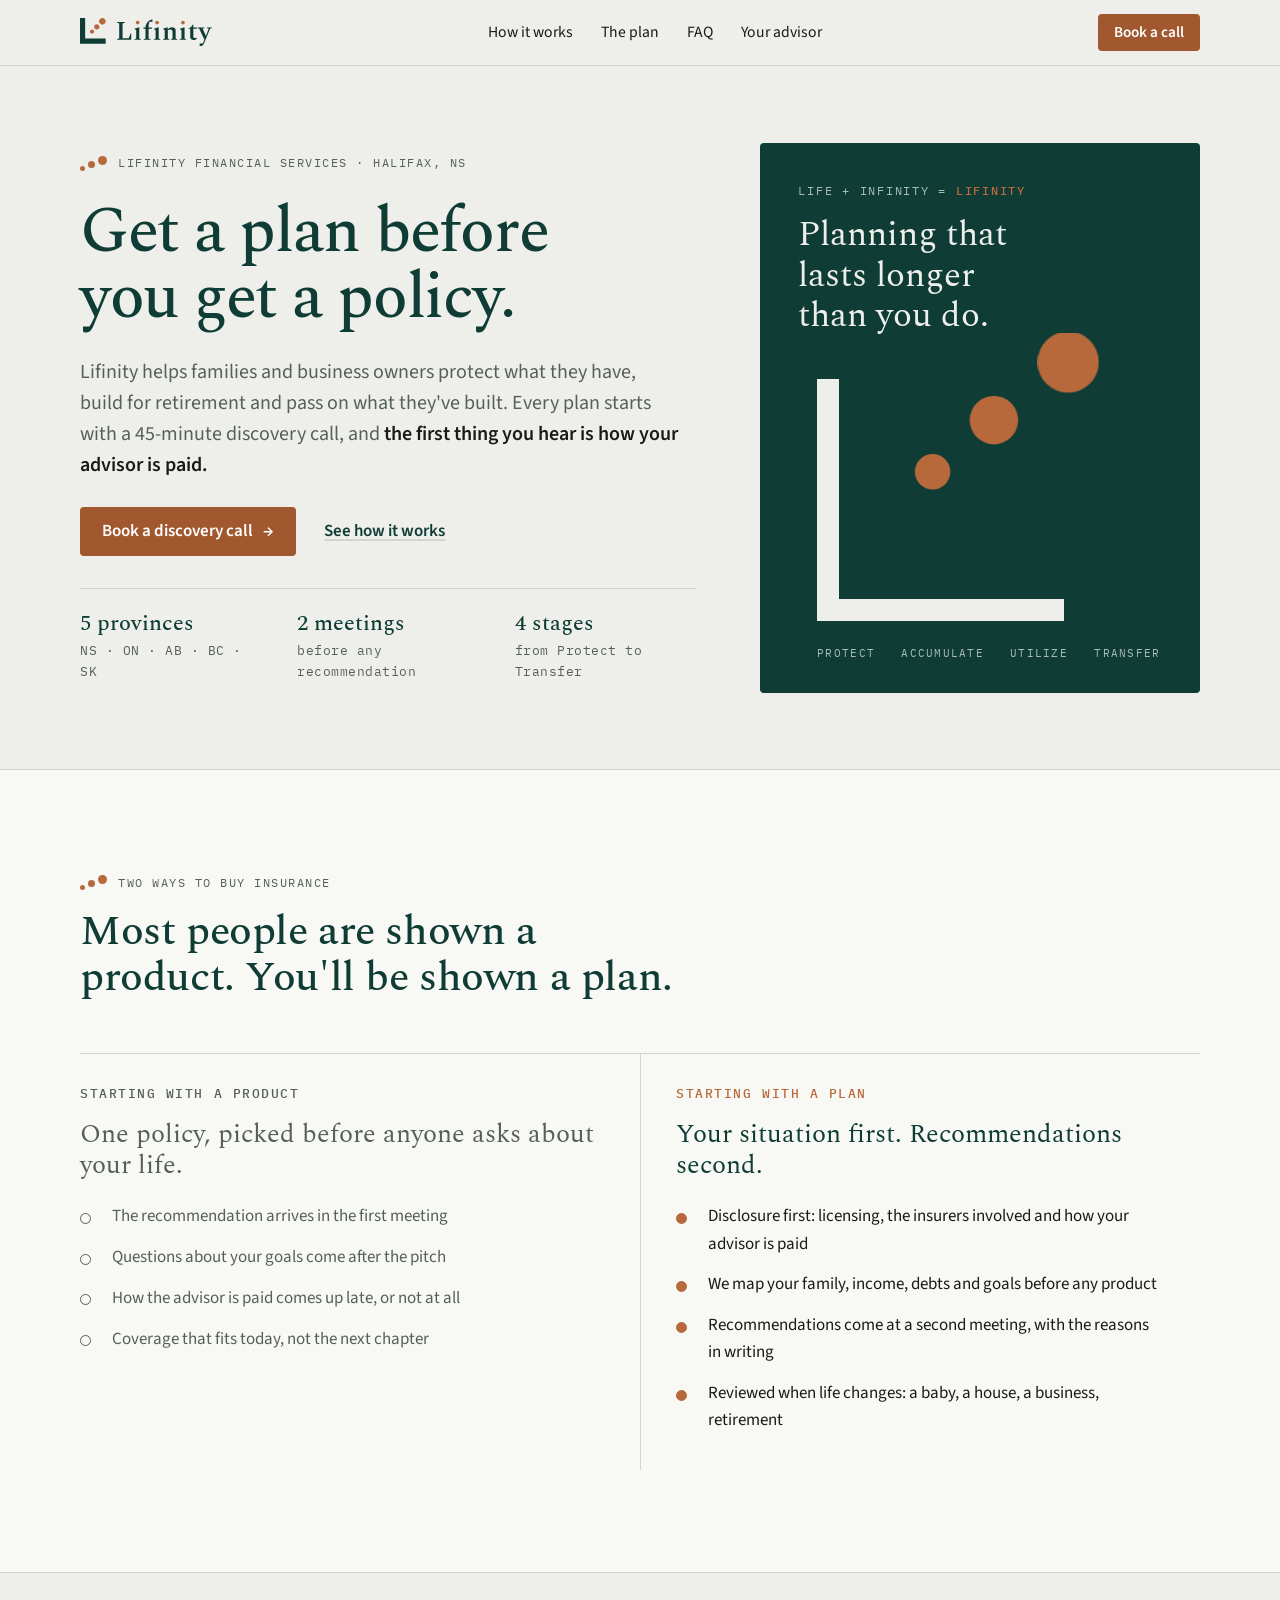
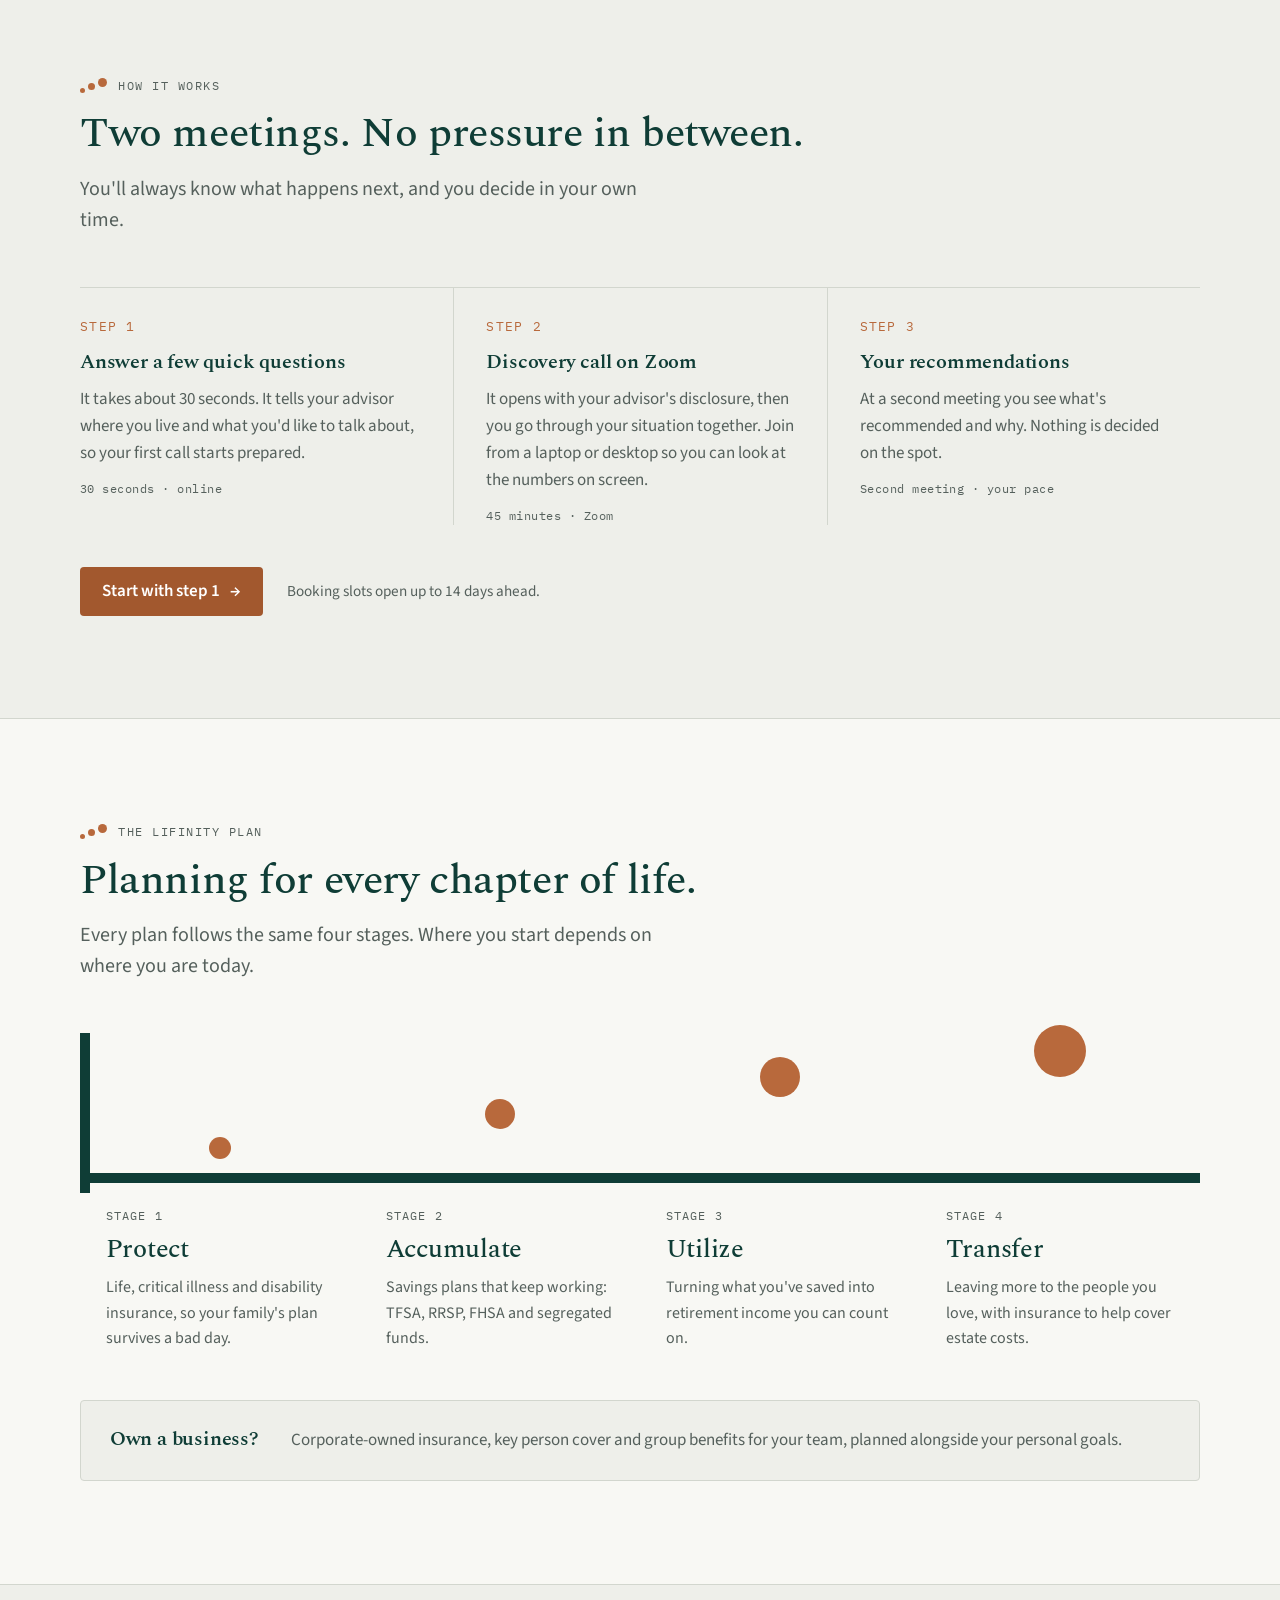
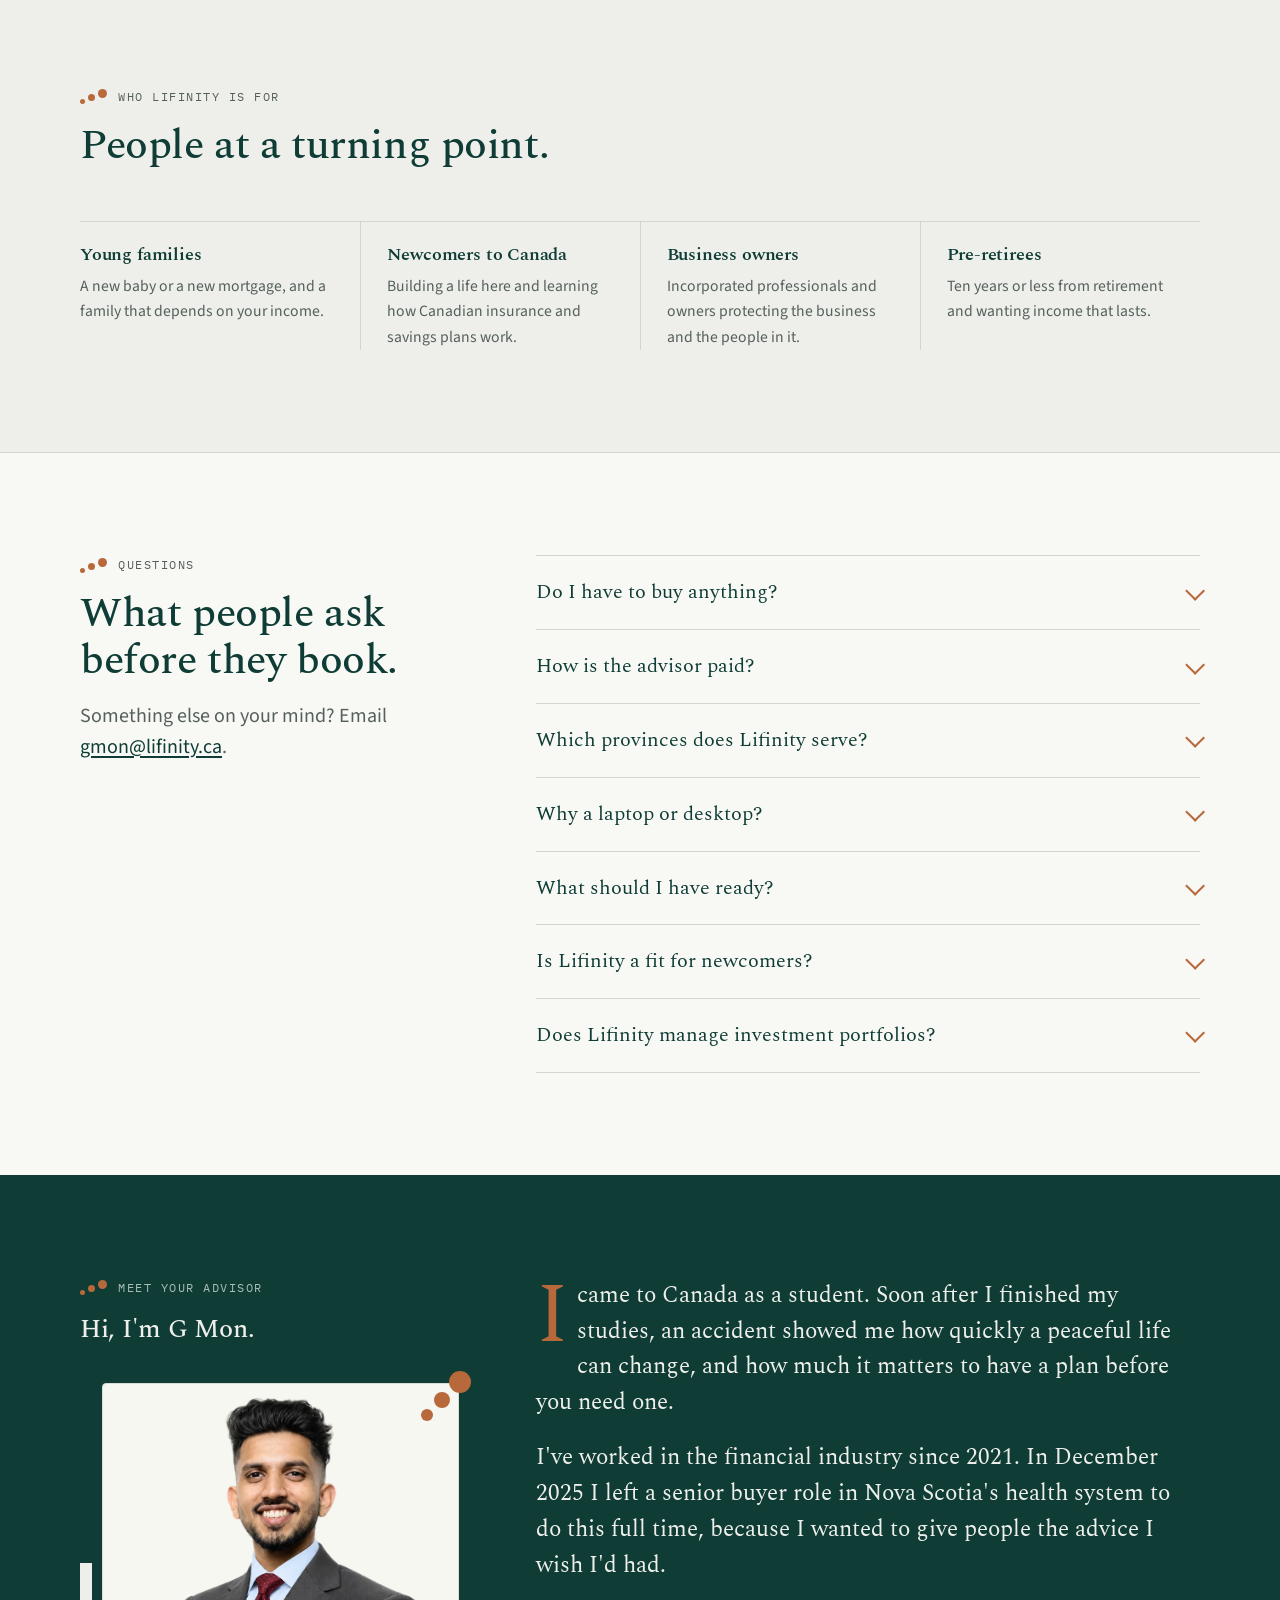
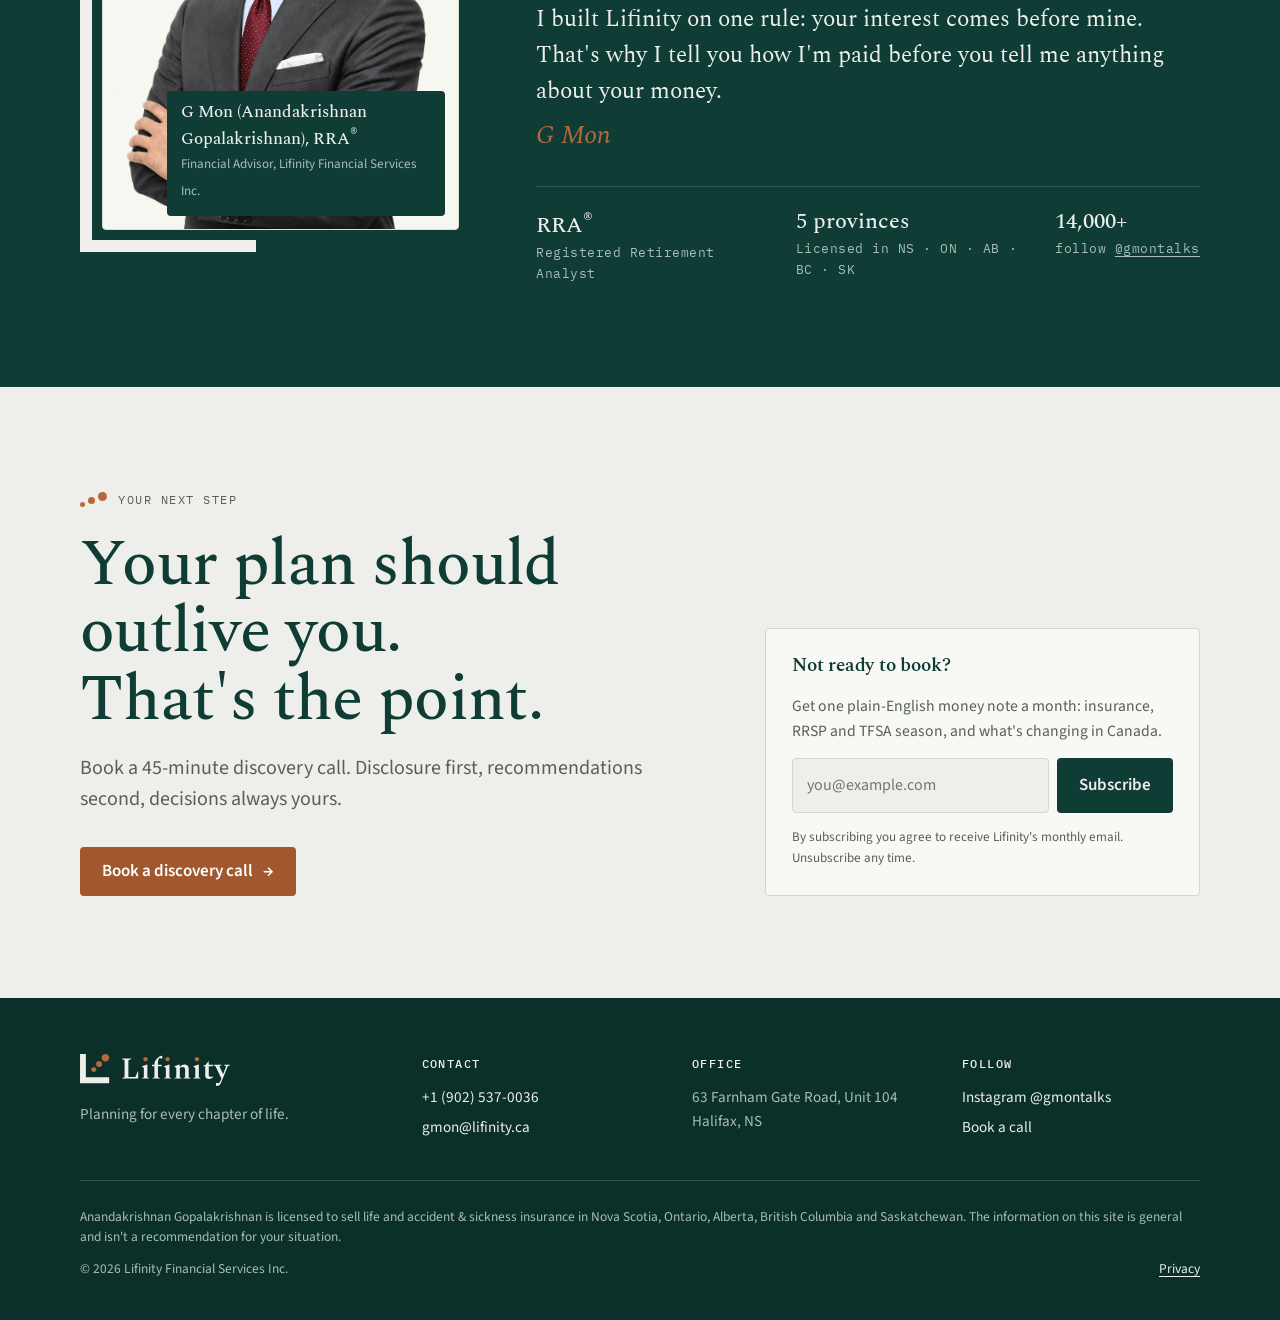
==== index.html @ 112d405a "Light-only design, lighter sections and more breathing room on phones" ====
<!doctype html>
<html lang="en-CA">
<head>
<meta charset="utf-8">
<meta name="viewport" content="width=device-width, initial-scale=1, viewport-fit=cover">
<meta name="description" content="Lifinity Financial Services: life, health and retirement planning for families and business owners in NS, ON, AB, BC and SK. Start with a 45-minute discovery call.">
<link rel="canonical" href="https://lifinity.ca/">
<meta property="og:type" content="website">
<meta property="og:url" content="https://lifinity.ca/">
<meta property="og:title" content="Lifinity Financial Services">
<meta property="og:description" content="Get a plan before you get a policy. Book a 45-minute discovery call with G Mon, RRA.">
<meta property="og:image" content="https://lifinity.ca/og-image.png">
<meta name="twitter:card" content="summary_large_image">
<link rel="icon" href="/favicon.svg" type="image/svg+xml">
<link rel="icon" href="/favicon-32.png" sizes="32x32" type="image/png">
<link rel="apple-touch-icon" href="/apple-touch-icon.png">
<meta name="theme-color" content="#0F3D36">
<title>Lifinity Financial Services</title>
<link rel="preconnect" href="https://fonts.googleapis.com">
<link rel="preconnect" href="https://fonts.gstatic.com" crossorigin>
<link rel="stylesheet" href="https://fonts.googleapis.com/css2?family=Spectral:ital,wght@0,400;0,500;0,600;1,400&family=Source+Sans+3:wght@400;600;700&family=IBM+Plex+Mono:wght@400;500&display=swap">
<style>
/* Layout concept: "chapters" — a left-aligned editorial column on Stone, broken by Evergreen bands;
   the logo's L corner and three rising copper dots are the one recurring motif. */
:root{
  --bg:#EEEFEA; --surface:#F8F8F4; --ink:#1B1A17; --muted:#55605C; --line:#D2D6CE;
  --heading:#0F3D36; --link:#0F3D36;
  --band:#0F3D36; --band-ink:#EEEFEA; --band-muted:#A9BDB7; --band-line:#2A5850;
  --accent:#B8693C; --cta:#A2582E; --cta-hover:#8B4A25; --cta-ink:#FFFFFF;
  --frame:#F7F7F2; --frame-line:#DADDD5; --rule:#0F3D36; --deep:#0B2F29;
  --f-display:"Spectral", Georgia, "Times New Roman", serif;
  --f-body:"Source Sans 3", "Segoe UI", system-ui, -apple-system, Arial, sans-serif;
  --f-mono:"IBM Plex Mono", ui-monospace, Menlo, Consolas, monospace;
  --s-1:.875rem; --s0:1.0625rem; --s1:1.25rem; --s2:1.625rem; --s3:clamp(1.9rem,1.4rem + 1.8vw,2.6rem); --s4:clamp(2.4rem,1.6rem + 3.4vw,4rem);
  --radius:4px; --wrap:1160px;
  color-scheme:light;
}

*{box-sizing:border-box}
html{scroll-behavior:smooth}
body{margin:0;background:var(--bg);color:var(--ink);font-family:var(--f-body);font-size:var(--s0);line-height:1.6;-webkit-font-smoothing:antialiased;text-rendering:optimizeLegibility}
body::before{content:"";position:fixed;inset:0 0 auto;height:env(safe-area-inset-top,0px);z-index:60;background:var(--bg)}
img{max-width:100%;display:block}
a{color:var(--link);text-underline-offset:3px}
:focus-visible{outline:2px solid var(--accent);outline-offset:3px;border-radius:2px}
.wrap{max-width:var(--wrap);margin:0 auto;padding-left:max(20px,env(safe-area-inset-left,0px));padding-right:max(20px,env(safe-area-inset-right,0px))}
h1,h2,h3{font-family:var(--f-display);color:var(--heading);font-weight:500;letter-spacing:-.01em;text-wrap:balance;margin:0}
h1{font-size:var(--s4);line-height:1.04;letter-spacing:-.02em}
h2{font-size:var(--s3);line-height:1.12}
h3{font-size:var(--s1);line-height:1.3;font-weight:600}
p{margin:0}
.lede{font-size:var(--s1);line-height:1.55;color:var(--muted);max-width:60ch}
.eyebrow{display:inline-flex;align-items:center;gap:.7rem;font-family:var(--f-mono);font-size:.78rem;letter-spacing:.12em;text-transform:uppercase;color:var(--muted)}
.dots{display:inline-flex;align-items:flex-end;gap:3px;flex:none}
.dots i{display:block;border-radius:50%;background:var(--accent)}
.dots i:nth-child(1){width:5px;height:5px}.dots i:nth-child(2){width:7px;height:7px;margin-bottom:3px}.dots i:nth-child(3){width:9px;height:9px;margin-bottom:6px}

/* buttons */
.btn{display:inline-flex;align-items:center;justify-content:center;gap:.6rem;font:600 1.0625rem/1 var(--f-body);text-decoration:none;border-radius:var(--radius);padding:1rem 1.4rem;transition:background-color .2s ease,color .2s ease,transform .2s ease;cursor:pointer;border:0}
.btn-primary{background:var(--cta);color:var(--cta-ink)}
.btn-primary:hover{background:var(--cta-hover)}
.btn-primary .arr{transition:transform .2s ease}
.btn-primary:hover .arr{transform:translateX(3px)}
.btn-quiet{color:var(--heading);padding-inline:.25rem;background:none;text-decoration:underline;text-decoration-color:var(--line);text-decoration-thickness:2px}
.btn-quiet:hover{text-decoration-color:var(--accent)}

/* nav */
.nav{position:sticky;top:env(safe-area-inset-top,0px);z-index:50;background:color-mix(in srgb,var(--bg) 88%,transparent);backdrop-filter:saturate(140%) blur(10px);-webkit-backdrop-filter:saturate(140%) blur(10px);border-bottom:1px solid var(--line)}
.nav .wrap{display:flex;align-items:center;justify-content:space-between;gap:1.5rem;padding-block:.85rem}
.brand{display:block;width:132px;flex:none}
.brand svg{width:100%;height:auto;display:block}
.brand > span{display:block}
.nav ul{display:flex;gap:1.75rem;list-style:none;margin:0;padding:0}
.nav ul a{color:var(--ink);text-decoration:none;font-size:.98rem}
.nav ul a:hover{color:var(--accent)}
.nav .btn{padding:.7rem 1rem;font-size:.95rem}

/* hero */
.hero{padding-block:clamp(3rem,6vw,5.5rem) clamp(3rem,6vw,5rem)}
.hero .wrap{display:grid;grid-template-columns:minmax(0,7fr) minmax(0,5fr);gap:clamp(2rem,5vw,4.5rem);align-items:center}
.hero-copy{display:grid;gap:1.6rem;min-width:0}
.hero-copy .lede strong{color:var(--ink);font-weight:600}
.cta-row{display:flex;flex-wrap:wrap;align-items:center;gap:1rem 1.5rem}
.facts{display:grid;grid-template-columns:repeat(3,minmax(0,auto));justify-content:start;gap:.8rem 2.25rem;padding:1.1rem 0 0;margin:.4rem 0 0;border-top:1px solid var(--line);list-style:none}
.facts li{font-family:var(--f-mono);font-size:.8rem;letter-spacing:.04em;color:var(--muted)}
.facts b{display:block;font-family:var(--f-display);font-size:1.35rem;font-weight:500;letter-spacing:0;color:var(--heading)}

.portrait{position:relative;margin:0 0 0 22px;min-width:0}
.portrait .panel{position:relative;background:var(--frame);border:1px solid var(--frame-line);border-radius:var(--radius);aspect-ratio:4/5;overflow:hidden}
.portrait .panel img{position:absolute;bottom:0;left:50%;transform:translateX(-50%);width:92%;height:auto}
.portrait::before{content:"";position:absolute;left:-22px;bottom:-22px;width:46%;height:62%;border-left:12px solid var(--rule);border-bottom:12px solid var(--rule);z-index:0}
.portrait .panel{z-index:1}
.portrait .mark-dots{position:absolute;top:-14px;right:-14px;z-index:2;width:58px;height:58px}
.portrait figcaption{position:absolute;z-index:3;right:14px;bottom:14px;background:var(--band);color:var(--band-ink);padding:.7rem .9rem;border-radius:var(--radius);max-width:78%}
.portrait figcaption b{display:block;font-family:var(--f-display);font-weight:500;font-size:1.08rem;line-height:1.25}
.portrait figcaption span{font-size:.82rem;color:var(--band-muted)}
.idea{position:relative;background:var(--band);color:var(--band-ink);border-radius:var(--radius);aspect-ratio:4/5;overflow:hidden;padding:clamp(1.6rem,3vw,2.4rem);display:flex;flex-direction:column;gap:.9rem;min-width:0;margin:0}
.idea .eq{font-family:var(--f-mono);font-size:.78rem;letter-spacing:.14em;text-transform:uppercase;color:var(--band-muted)}
.idea .eq b{color:var(--accent);font-weight:500}
.idea .say{font-family:var(--f-display);font-weight:400;font-size:clamp(1.55rem,1.15rem + 1.3vw,2.25rem);line-height:1.15;color:var(--band-ink);max-width:13ch}
.idea .corner{position:absolute;left:13%;bottom:13%;width:56%;height:44%;border-left:clamp(14px,2vw,22px) solid var(--band-ink);border-bottom:clamp(14px,2vw,22px) solid var(--band-ink)}
.idea .mark-dots{position:absolute;left:34%;bottom:36%;width:44%;height:auto}
.idea .chapters{position:absolute;left:13%;right:9%;bottom:5.5%;display:flex;justify-content:space-between;gap:.5rem;font-family:var(--f-mono);font-size:.66rem;letter-spacing:.12em;text-transform:uppercase;color:var(--band-muted)}
.about-portrait{margin-top:1.4rem}
.letter .portrait::before{border-color:var(--band-ink)}
.letter .facts{border-top-color:var(--band-line);margin-top:1.8rem}
.letter .facts li{color:var(--band-muted)}
.letter .facts b{color:var(--band-ink)}
@media (prefers-reduced-motion: no-preference){
  .mark-dots circle{transform-box:fill-box;transform-origin:center;animation:rise .7s cubic-bezier(.2,.7,.2,1) both}
  .mark-dots circle:nth-child(2){animation-delay:.12s}.mark-dots circle:nth-child(3){animation-delay:.24s}
}
@keyframes rise{from{transform:translateY(8px) scale(.85)}to{transform:none}}

/* sections */
section{scroll-margin-top:84px}
.sec{padding-block:clamp(4rem,8vw,6.5rem)}
.sec-head{display:grid;gap:1rem;max-width:760px;margin-bottom:clamp(2.2rem,4vw,3.2rem)}

/* product first vs plan first */
.band{background:var(--band);color:var(--band-ink)}
.band h2,.band h3{color:var(--band-ink)}
.band .eyebrow{color:var(--band-muted)}
.band .lede{color:var(--band-muted)}
.compare-sec{background:var(--surface);border-block:1px solid var(--line)}
.compare{display:grid;grid-template-columns:1fr 1fr;border-top:1px solid var(--line)}
.compare > div{padding:2rem 2.2rem 2.2rem 0;min-width:0}
.compare > div + div{padding-left:2.2rem;border-left:1px solid var(--line)}
.compare h3{font-family:var(--f-mono);font-size:.8rem;letter-spacing:.12em;text-transform:uppercase;font-weight:500;color:var(--muted);margin-bottom:1rem}
.compare .big{font-family:var(--f-display);font-size:var(--s2);line-height:1.2;margin-bottom:1.4rem;color:var(--muted)}
.compare ul{list-style:none;margin:0;padding:0;display:grid;gap:.85rem}
.compare li{display:grid;grid-template-columns:1.4rem 1fr;gap:.6rem;align-items:start;color:var(--muted)}
.compare li::before{content:"";width:9px;height:9px;margin-top:.55em;border:1.5px solid var(--muted);border-radius:50%}
.compare .ours .big{color:var(--heading)}
.compare .ours li{color:var(--ink)}
.compare .ours li::before{background:var(--accent);border-color:var(--accent)}
.compare .ours h3{color:var(--accent)}

/* process */
.steps{list-style:none;margin:0;padding:0;display:grid;grid-template-columns:repeat(3,minmax(0,1fr));gap:0;border-top:1px solid var(--line)}
.steps li{padding:1.8rem 2rem 0 0;display:grid;gap:.7rem;align-content:start;min-width:0}
.steps li + li{padding-left:2rem;border-left:1px solid var(--line)}
.steps .n{font-family:var(--f-mono);font-size:.8rem;letter-spacing:.1em;color:var(--accent)}
.steps p{color:var(--muted)}
.steps .tag{font-family:var(--f-mono);font-size:.76rem;color:var(--muted);letter-spacing:.04em}
.after-steps{margin-top:2.6rem;display:flex;flex-wrap:wrap;gap:1rem 1.5rem;align-items:center}
.after-steps .note{color:var(--muted);font-size:.95rem}

/* the plan: rising dots */
.plan{background:var(--surface);border-block:1px solid var(--line)}
.stages{position:relative;display:grid;grid-template-columns:repeat(4,minmax(0,1fr));margin:0;padding:0;list-style:none}
.stages::before{content:"";position:absolute;left:0;top:0;height:160px;border-left:10px solid var(--rule)}
.stage{display:grid;grid-template-rows:auto auto;min-width:0}
.stage .rise{height:150px;display:flex;align-items:flex-end;justify-content:center;border-bottom:10px solid var(--rule)}
.stage .rise span{display:block;border-radius:50%;background:var(--accent)}
.stage:nth-child(1) .rise span{width:22px;height:22px;margin-bottom:14px}
.stage:nth-child(2) .rise span{width:30px;height:30px;margin-bottom:44px}
.stage:nth-child(3) .rise span{width:40px;height:40px;margin-bottom:76px}
.stage:nth-child(4) .rise span{width:52px;height:52px;margin-bottom:96px}
.stage .txt{padding:1.4rem 1.4rem 0 1.6rem;display:grid;gap:.5rem}
.stage .n{font-family:var(--f-mono);font-size:.76rem;letter-spacing:.1em;color:var(--muted)}
.stage h3{font-size:var(--s2);font-weight:500}
.stage p{color:var(--muted);font-size:1rem}
.owners{margin-top:3rem;display:grid;grid-template-columns:auto 1fr;gap:1rem 2rem;align-items:baseline;padding:1.6rem 1.8rem;background:var(--bg);border:1px solid var(--line);border-radius:var(--radius)}
.owners h3{font-size:var(--s1)}
.owners p{color:var(--muted)}

/* who */
.who{display:grid;grid-template-columns:repeat(4,minmax(0,1fr));gap:0;border-top:1px solid var(--line)}
.who div{padding:1.4rem 1.6rem 0 0;min-width:0}
.who div + div{padding-left:1.6rem;border-left:1px solid var(--line)}
.who h3{font-size:1.15rem;margin-bottom:.4rem}
.who p{color:var(--muted);font-size:.98rem}

/* founder letter */
.letter .wrap{display:grid;grid-template-columns:minmax(0,4fr) minmax(0,7fr);gap:clamp(2rem,6vw,5rem);align-items:start}
.letter aside{display:grid;gap:1rem;position:sticky;top:110px}
.letter .avatar{width:112px;height:112px;border-radius:50%;background:var(--frame);overflow:hidden;border:3px solid var(--accent)}
.letter .avatar img{width:100%;height:auto;transform:translateY(2%) scale(1.9);transform-origin:50% 0}
.letter aside .name{font-family:var(--f-display);font-size:var(--s2);color:var(--band-ink);line-height:1.2}
.letter blockquote{margin:0;display:grid;gap:1.15rem;font-family:var(--f-display);font-size:clamp(1.2rem,1rem + .7vw,1.45rem);line-height:1.55;color:var(--band-ink);max-width:62ch}
.letter blockquote p:first-child::first-letter{float:left;font-size:3.6em;line-height:.8;padding:.08em .1em 0 0;color:var(--accent)}
.letter .sign{font-family:var(--f-display);font-style:italic;font-size:1.6rem;color:var(--accent);margin-top:.4rem}
.letter .meaning{margin-top:1.4rem;padding-top:1.2rem;border-top:1px solid var(--band-line);font-family:var(--f-body);font-size:1rem;color:var(--band-muted)}
.letter .meaning b{color:var(--band-ink);font-weight:600}

/* FAQ */
.faq-sec{background:var(--surface);border-top:1px solid var(--line)}
.faq-grid{display:grid;grid-template-columns:minmax(0,4fr) minmax(0,7fr);gap:clamp(2rem,6vw,5rem);align-items:start}
.faq details{border-top:1px solid var(--line)}
.faq details:last-child{border-bottom:1px solid var(--line)}
.faq summary{list-style:none;cursor:pointer;display:flex;justify-content:space-between;gap:1.5rem;align-items:center;padding:1.25rem 0;font-family:var(--f-display);font-size:1.28rem;color:var(--heading)}
.faq summary::-webkit-details-marker{display:none}
.faq summary::after{content:"";flex:none;width:12px;height:12px;border-right:2px solid var(--accent);border-bottom:2px solid var(--accent);transform:rotate(45deg) translateY(-3px);transition:transform .2s ease}
.faq details[open] summary::after{transform:rotate(225deg) translateY(-3px)}
.faq details p{padding:0 2rem 1.4rem 0;color:var(--muted);max-width:62ch}

/* final CTA + newsletter */
.final .wrap{display:grid;grid-template-columns:minmax(0,7fr) minmax(0,5fr);gap:clamp(2rem,6vw,5rem);align-items:end}
.final h2{font-size:var(--s4);line-height:1.05}
.final .lede{margin-top:1.2rem}
.final .cta-row{margin-top:2rem}
.news{background:var(--surface);border:1px solid var(--line);border-radius:var(--radius);padding:1.6rem;display:grid;gap:.9rem}
.news h3{font-size:1.2rem;color:var(--heading)}
.news p{color:var(--muted);font-size:.98rem}
.news form{display:flex;gap:.5rem;flex-wrap:wrap}
.news label{position:absolute;width:1px;height:1px;overflow:hidden;clip:rect(0 0 0 0)}
.news input[type=email]{flex:1 1 200px;min-width:0;font:inherit;font-size:1rem;padding:.85rem .9rem;border:1px solid var(--line);border-radius:var(--radius);background:var(--bg);color:var(--ink)}
.news input[type=email]:focus{outline:2px solid var(--accent);outline-offset:1px}
.news button{background:var(--band);color:var(--band-ink)}
.news button:hover{background:var(--heading);color:var(--bg)}
.news small{font-size:.82rem;color:var(--muted)}
.news .msg{font-size:.92rem;color:var(--heading);font-weight:600}

/* footer */
footer{background:var(--deep);color:var(--band-muted);padding-block:3.5rem 2.5rem;font-size:.95rem}
footer .wrap{display:grid;gap:2.2rem}
.foot-top{display:grid;grid-template-columns:minmax(0,1.3fr) repeat(3,minmax(0,1fr));gap:2rem}
.foot-top .brand{width:150px}
.foot-top h4{margin:0 0 .7rem;font-family:var(--f-mono);font-size:.76rem;font-weight:500;letter-spacing:.12em;text-transform:uppercase;color:var(--band-ink)}
.foot-top a{color:var(--band-ink);text-decoration:none}
.foot-top a:hover{color:var(--accent)}
.foot-top p{margin-bottom:.35rem}
.legal{border-top:1px solid var(--band-line);padding-top:1.6rem;display:grid;gap:.7rem;font-size:.84rem;line-height:1.55}
.legal .row{display:flex;flex-wrap:wrap;justify-content:space-between;gap:.6rem 1.5rem}
.legal a{color:var(--band-ink)}

/* responsive */
@media (max-width: 960px){
  .nav ul{display:none}
  .hero .wrap,.letter .wrap,.faq-grid,.final .wrap{grid-template-columns:minmax(0,1fr)}
  .portrait{max-width:420px;margin-top:1rem}
  .idea{aspect-ratio:auto;min-height:420px;max-width:520px}
  .letter aside{position:static}
  .stages{grid-template-columns:repeat(2,minmax(0,1fr));row-gap:2.4rem}
  .stages::before{display:none}
  .stage .rise{height:110px;border-left:10px solid var(--rule)}
  .stage:nth-child(4) .rise span{margin-bottom:60px}.stage:nth-child(3) .rise span{margin-bottom:46px}
  .who{grid-template-columns:repeat(2,minmax(0,1fr));row-gap:1.6rem}
  .who div:nth-child(3){padding-left:0;border-left:0}
  .foot-top{grid-template-columns:repeat(2,minmax(0,1fr))}
}
@media (max-width: 680px){
  .compare,.steps{grid-template-columns:minmax(0,1fr)}
  .compare > div{padding:1.6rem 0}
  .compare > div + div{padding-left:0;border-left:0;border-top:1px solid var(--line)}
  .steps li,.steps li + li{padding:1.5rem 0;border-left:0}
  .steps li + li{border-top:1px solid var(--line)}
  .stages{grid-template-columns:minmax(0,1fr)}
  .stage{grid-template-columns:96px minmax(0,1fr);grid-template-rows:auto}
  .stage .rise{height:auto;min-height:96px;border-bottom:0;border-left:8px solid var(--rule);justify-content:center;align-items:center}
  .stage .rise span{margin:0!important}
  .stage .txt{padding:.2rem 0 0 1.1rem}
  .who{grid-template-columns:minmax(0,1fr)}
  .who div,.who div + div{padding:1.2rem 0 0;border-left:0}
  .owners{grid-template-columns:minmax(0,1fr)}
  .nav .btn{padding:.6rem .8rem;font-size:.9rem}
  .brand{width:112px}
  .foot-top{grid-template-columns:minmax(0,1fr)}
  .portrait figcaption{max-width:88%}
  body{line-height:1.65}
  .hero{padding-block:2.4rem 3.2rem}
  .hero-copy{gap:1.4rem}
  .lede{font-size:1.1rem;line-height:1.6}
  .facts{grid-template-columns:repeat(3,minmax(0,1fr));gap:.6rem 1rem}
  .facts b{font-size:1.12rem}
  .facts li{font-size:.7rem;letter-spacing:.02em;line-height:1.45}
  .idea{min-height:380px;max-width:none;margin-top:.6rem}
  .idea .say{font-size:1.45rem;max-width:12ch}
  .idea .corner{bottom:18%;height:31%;width:50%}
  .idea .mark-dots{bottom:38%;width:40%;left:30%}
  .idea .chapters{font-size:.58rem;letter-spacing:.07em;left:8%;right:8%}
  .sec{padding-block:4.5rem}
  .sec-head{margin-bottom:2.2rem}
  .compare .big{font-size:1.4rem}
  .compare ul{gap:1rem}
  .steps li,.steps li + li{padding:1.8rem 0}
  .stages{row-gap:1.6rem}
  .who div,.who div + div{padding:1.4rem 0 .4rem}
  .who div + div{border-top:1px solid var(--line)}
  .letter blockquote{font-size:1.15rem;line-height:1.6}
  .faq summary{font-size:1.12rem;padding:1.1rem 0}
  .final h2{font-size:2.3rem}
}
@media (prefers-reduced-motion: reduce){html{scroll-behavior:auto}*{transition:none!important;animation:none!important}}
</style>
</head>
<body>


<header class="nav">
  <div class="wrap">
    <a class="brand" href="#top" aria-label="Lifinity home"><span class="logo-light"><svg aria-hidden="true" xmlns="http://www.w3.org/2000/svg" viewBox="0 0 746.0 158.9"><g transform="translate(0.0,122.5)"><path d="M29 22.5H0V-122.5H29V-6.5H145V22.5H29Z" fill="#0F3D36"/><path d="M80.55 -45.72C80.55 -38.91 75.03 -33.4 68.22 -33.4C61.41 -33.4 55.9 -38.91 55.9 -45.72C55.9 -52.53 61.41 -58.05 68.22 -58.05C75.03 -58.05 80.55 -52.53 80.55 -45.72Z" fill="#B8693C"/><path d="M110.1 -72.38C110.1 -63.97 103.29 -57.15 94.88 -57.15C86.47 -57.15 79.65 -63.97 79.65 -72.38C79.65 -80.79 86.47 -87.6 94.88 -87.6C103.29 -87.6 110.1 -80.79 110.1 -72.38Z" fill="#B8693C"/><path d="M145 -103.65C145 -93.24 136.56 -84.8 126.15 -84.8C115.74 -84.8 107.3 -93.24 107.3 -103.65C107.3 -114.06 115.74 -122.5 126.15 -122.5C136.56 -122.5 145 -114.06 145 -103.65Z" fill="#B8693C"/><path d="M469.03 0V-2.42L478.88 -7.27V-53.03L469.48 -59.85V-61.36L493.42 -70.3H494.94L496.3 -59.09H497.06Q502.67 -64.55 507.89 -67.42Q513.12 -70.3 519.79 -70.3Q528.88 -70.3 534.71 -65.68Q540.55 -61.06 540.55 -51.97V-7.27L550.39 -2.42V0H514.03V-2.42L522.97 -7.27V-45.45Q522.97 -51.21 519.41 -54.32Q515.85 -57.42 510.39 -57.42Q506.91 -57.42 502.97 -56.21Q499.03 -55 496.45 -52.88V-7.27L505.39 -2.42V0H469.03ZM209.03 0V-2.42L221.61 -8.64V-91.36L209.03 -97.58V-100H254.79V-97.58L240.55 -91.36V-8.33H275.39L286.91 -35.61H289.33V0H209.03ZM664.33 -68.79H703.88V-66.36L693.27 -61.82V-61.21L711.45 -22.58H712.21L726.76 -60.45V-61.21L716.76 -66.36V-68.79H746V-66.36L735.09 -61.21L702.52 18.03Q699.48 25.15 696.68 29.17Q693.88 33.18 690.47 34.77Q687.06 36.36 682.52 36.36Q678.88 36.36 677.59 35.23Q676.3 34.09 676.3 30.15V22.12H691.91Q694.48 18.94 696.76 14.47Q699.03 10 702.67 1.52L703.27 -0.15L674.03 -61.97L664.33 -66.36V-68.79ZM360.24 0V-2.42L370.09 -7.27V-61.82H358.42V-68.79H370.09V-72.88Q370.09 -79.09 373.42 -86.14Q376.76 -93.18 382.36 -99.39Q387.97 -105.61 394.71 -109.55Q401.45 -113.48 408.27 -113.48Q408.82 -113.48 409.33 -113.46V-99.23L395.09 -102.88Q391.61 -99.7 389.64 -93.26Q387.67 -86.82 387.67 -77.27V-68.79H406.45V-61.82H387.67V-7.12L398.88 -2.42V0H360.24ZM642.21 1.52Q634.03 1.52 628.5 -2.42Q622.97 -6.36 622.97 -13.48V-61.82H611.45V-63.33L625.09 -68.79L638.42 -85.45H640.55V-68.79H661.15V-61.82H640.55V-16.82Q640.55 -13.03 643.95 -11.14Q647.36 -9.24 651.91 -9.24Q654.79 -9.24 657.14 -9.55Q659.48 -9.85 661.45 -10.3L661.91 -10.15V-8.03Q659.79 -4.39 654.56 -1.44Q649.33 1.52 642.21 1.52ZM307.67 0V-2.42L317.52 -7.27V-53.03L308.12 -60.3V-61.97L333.58 -70.3H335.09V-7.27L344.33 -2.42V0H307.67ZM417.36 0V-2.42L427.21 -7.27V-53.03L417.82 -60.3V-61.97L443.27 -70.3H444.79V-7.27L454.03 -2.42V0H417.36ZM563.58 0V-2.42L573.42 -7.27V-53.03L564.03 -60.3V-61.97L589.48 -70.3H591V-7.27L600.24 -2.42V0H563.58Z" fill="#0F3D36"/><path d="M336.77 -96.74C336.77 -90.76 331.91 -85.9 325.92 -85.9C319.94 -85.9 315.08 -90.76 315.08 -96.74C315.08 -102.73 319.94 -107.58 325.92 -107.58C331.91 -107.58 336.77 -102.73 336.77 -96.74Z" fill="#B8693C"/><path d="M446.46 -96.74C446.46 -90.76 441.61 -85.9 435.62 -85.9C429.63 -85.9 424.78 -90.76 424.78 -96.74C424.78 -102.73 429.63 -107.58 435.62 -107.58C441.61 -107.58 446.46 -102.73 446.46 -96.74Z" fill="#B8693C"/><path d="M592.67 -96.74C592.67 -90.76 587.82 -85.9 581.83 -85.9C575.85 -85.9 570.99 -90.76 570.99 -96.74C570.99 -102.73 575.85 -107.58 581.83 -107.58C587.82 -107.58 592.67 -102.73 592.67 -96.74Z" fill="#B8693C"/></g></svg></span></a>
    <nav aria-label="Main"><ul>
      <li><a href="#how">How it works</a></li>
      <li><a href="#plan">The plan</a></li>
      <li><a href="#faq">FAQ</a></li>
      <li><a href="#about">Your advisor</a></li>
    </ul></nav>
    <a class="btn btn-primary" href="https://scheduler.zoom.us/f/1klh9gol" target="_blank" rel="noopener">Book a call</a>
  </div>
</header>

<main id="top">
  <section class="hero" aria-labelledby="hero-title">
    <div class="wrap">
      <div class="hero-copy">
        <span class="eyebrow"><span class="dots" aria-hidden="true"><i></i><i></i><i></i></span>Lifinity Financial Services · Halifax, NS</span>
        <h1 id="hero-title">Get a plan before you get&nbsp;a&nbsp;policy.</h1>
        <p class="lede">Lifinity helps families and business owners protect what they have, build for retirement and pass on what they've built. Every plan starts with a 45-minute discovery call, and <strong>the first thing you hear is how your advisor is paid.</strong></p>
        <div class="cta-row">
          <a class="btn btn-primary" href="https://scheduler.zoom.us/f/1klh9gol" target="_blank" rel="noopener">Book a discovery call <span class="arr" aria-hidden="true">&rarr;</span></a>
          <a class="btn btn-quiet" href="#how">See how it works</a>
        </div>
        <ul class="facts">
          <li><b>5 provinces</b>NS · ON · AB · BC · SK</li>
          <li><b>2 meetings</b>before any recommendation</li>
          <li><b>4 stages</b>from Protect to Transfer</li>
        </ul>
      </div>
      <figure class="idea" aria-label="Lifinity means life plus infinity">
        <p class="eq">Life + infinity = <b>Lifinity</b></p>
        <p class="say">Planning that lasts longer than you do.</p>
        <span class="corner" aria-hidden="true"></span>
        <svg class="mark-dots" viewBox="0 0 120 100" aria-hidden="true"><circle cx="14" cy="86" r="11" fill="var(--accent)"/><circle cx="52" cy="54" r="15" fill="var(--accent)"/><circle cx="98" cy="18" r="19" fill="var(--accent)"/></svg>
        <span class="chapters" aria-hidden="true"><span>Protect</span><span>Accumulate</span><span>Utilize</span><span>Transfer</span></span>
      </figure>
    </div>
  </section>

  <section class="sec compare-sec" aria-labelledby="compare-title">
    <div class="wrap">
      <div class="sec-head">
        <span class="eyebrow"><span class="dots" aria-hidden="true"><i></i><i></i><i></i></span>Two ways to buy insurance</span>
        <h2 id="compare-title">Most people are shown a product. You'll be shown a plan.</h2>
      </div>
      <div class="compare">
        <div>
          <h3>Starting with a product</h3>
          <p class="big">One policy, picked before anyone asks about your life.</p>
          <ul>
            <li>The recommendation arrives in the first meeting</li>
            <li>Questions about your goals come after the pitch</li>
            <li>How the advisor is paid comes up late, or not at all</li>
            <li>Coverage that fits today, not the next chapter</li>
          </ul>
        </div>
        <div class="ours">
          <h3>Starting with a plan</h3>
          <p class="big">Your situation first. Recommendations second.</p>
          <ul>
            <li>Disclosure first: licensing, the insurers involved and how your advisor is paid</li>
            <li>We map your family, income, debts and goals before any product</li>
            <li>Recommendations come at a second meeting, with the reasons in writing</li>
            <li>Reviewed when life changes: a baby, a house, a business, retirement</li>
          </ul>
        </div>
      </div>
    </div>
  </section>

  <section class="sec" id="how" aria-labelledby="how-title">
    <div class="wrap">
      <div class="sec-head">
        <span class="eyebrow"><span class="dots" aria-hidden="true"><i></i><i></i><i></i></span>How it works</span>
        <h2 id="how-title">Two meetings. No pressure in between.</h2>
        <p class="lede">You'll always know what happens next, and you decide in your own time.</p>
      </div>
      <ol class="steps">
        <li><span class="n">STEP 1</span><h3>Answer a few quick questions</h3><p>It takes about 30 seconds. It tells your advisor where you live and what you'd like to talk about, so your first call starts prepared.</p><span class="tag">30 seconds · online</span></li>
        <li><span class="n">STEP 2</span><h3>Discovery call on Zoom</h3><p>It opens with your advisor's disclosure, then you go through your situation together. Join from a laptop or desktop so you can look at the numbers on screen.</p><span class="tag">45 minutes · Zoom</span></li>
        <li><span class="n">STEP 3</span><h3>Your recommendations</h3><p>At a second meeting you see what's recommended and why. Nothing is decided on the spot.</p><span class="tag">Second meeting · your pace</span></li>
      </ol>
      <div class="after-steps">
        <a class="btn btn-primary" href="https://scheduler.zoom.us/f/1klh9gol" target="_blank" rel="noopener">Start with step 1 <span class="arr" aria-hidden="true">&rarr;</span></a>
        <span class="note">Booking slots open up to 14 days ahead.</span>
      </div>
    </div>
  </section>

  <section class="plan sec" id="plan" aria-labelledby="plan-title">
    <div class="wrap">
      <div class="sec-head">
        <span class="eyebrow"><span class="dots" aria-hidden="true"><i></i><i></i><i></i></span>The Lifinity plan</span>
        <h2 id="plan-title">Planning for every chapter of life.</h2>
        <p class="lede">Every plan follows the same four stages. Where you start depends on where you are today.</p>
      </div>
      <ol class="stages">
        <li class="stage"><div class="rise" aria-hidden="true"><span></span></div><div class="txt"><span class="n">STAGE 1</span><h3>Protect</h3><p>Life, critical illness and disability insurance, so your family's plan survives a bad day.</p></div></li>
        <li class="stage"><div class="rise" aria-hidden="true"><span></span></div><div class="txt"><span class="n">STAGE 2</span><h3>Accumulate</h3><p>Savings plans that keep working: TFSA, RRSP, FHSA and segregated funds.</p></div></li>
        <li class="stage"><div class="rise" aria-hidden="true"><span></span></div><div class="txt"><span class="n">STAGE 3</span><h3>Utilize</h3><p>Turning what you've saved into retirement income you can count on.</p></div></li>
        <li class="stage"><div class="rise" aria-hidden="true"><span></span></div><div class="txt"><span class="n">STAGE 4</span><h3>Transfer</h3><p>Leaving more to the people you love, with insurance to help cover estate costs.</p></div></li>
      </ol>
      <div class="owners">
        <h3>Own a business?</h3>
        <p>Corporate-owned insurance, key person cover and group benefits for your team, planned alongside your personal goals.</p>
      </div>
    </div>
  </section>

  <section class="sec" aria-labelledby="who-title">
    <div class="wrap">
      <div class="sec-head">
        <span class="eyebrow"><span class="dots" aria-hidden="true"><i></i><i></i><i></i></span>Who Lifinity is for</span>
        <h2 id="who-title">People at a turning point.</h2>
      </div>
      <div class="who">
        <div><h3>Young families</h3><p>A new baby or a new mortgage, and a family that depends on your income.</p></div>
        <div><h3>Newcomers to Canada</h3><p>Building a life here and learning how Canadian insurance and savings plans work.</p></div>
        <div><h3>Business owners</h3><p>Incorporated professionals and owners protecting the business and the people in it.</p></div>
        <div><h3>Pre-retirees</h3><p>Ten years or less from retirement and wanting income that lasts.</p></div>
      </div>
    </div>
  </section>


  <section class="sec faq-sec" id="faq" aria-labelledby="faq-title">
    <div class="wrap faq-grid">
      <div class="sec-head">
        <span class="eyebrow"><span class="dots" aria-hidden="true"><i></i><i></i><i></i></span>Questions</span>
        <h2 id="faq-title">What people ask before they book.</h2>
        <p class="lede">Something else on your mind? Email <a href="mailto:gmon@lifinity.ca">gmon@lifinity.ca</a>.</p>
      </div>
      <div class="faq">
        <details><summary>Do I have to buy anything?</summary><p>No. The discovery call is for understanding your situation. You'll only see recommendations at a second meeting, and the decision is always yours.</p></details>
        <details><summary>How is the advisor paid?</summary><p>Mostly through commissions from the insurance companies whose products are recommended. You hear exactly how it works, including any conflicts of interest, at the start of your first call.</p></details>
        <details><summary>Which provinces does Lifinity serve?</summary><p>Nova Scotia, Ontario, Alberta, British Columbia and Saskatchewan. If you live somewhere else, Lifinity can't advise you yet.</p></details>
        <details><summary>Why a laptop or desktop?</summary><p>You'll look at numbers and illustrations together on screen. A phone screen is too small to follow along comfortably.</p></details>
        <details><summary>What should I have ready?</summary><p>Nothing for the first call. If you already have policies or a group benefits booklet from work, keep them nearby.</p></details>
        <details><summary>Is Lifinity a fit for newcomers?</summary><p>Yes. Lifinity's founder came to Canada as a student. Some insurance options depend on your residency status, and that gets checked together on your first call.</p></details>
        <details><summary>Does Lifinity manage investment portfolios?</summary><p>No. Lifinity's advice covers life and health insurance, which includes segregated funds. Stocks, ETFs and mutual funds aren't offered.</p></details>
      </div>
    </div>
  </section>

  <section class="band sec letter" id="about" aria-labelledby="about-title">
    <div class="wrap">
      <aside>
        <span class="eyebrow"><span class="dots" aria-hidden="true"><i></i><i></i><i></i></span>Meet your advisor</span>
        <h2 id="about-title" class="name">Hi, I'm G Mon.</h2>
        <div class="about-portrait">
        <figure class="portrait">
        <svg class="mark-dots" viewBox="0 0 58 58" aria-hidden="true"><circle cx="12" cy="46" r="6" fill="var(--accent)"/><circle cx="27" cy="31" r="8" fill="var(--accent)"/><circle cx="45" cy="13" r="11" fill="var(--accent)"/></svg>
        <div class="panel"><img src="gmon-portrait.webp" width="768" height="1013" alt="G Mon, smiling, in a charcoal suit and burgundy tie"></div>
        <figcaption><b>G Mon (Anandakrishnan Gopalakrishnan), RRA<sup>®</sup></b><span>Financial Advisor, Lifinity Financial Services Inc.</span></figcaption>
      </figure>
        </div>
      </aside>
      <div>
        <blockquote>
          <p>I came to Canada as a student. Soon after I finished my studies, an accident showed me how quickly a peaceful life can change, and how much it matters to have a plan before you need one.</p>
          <p>I've worked in the financial industry since 2021. In December 2025 I left a senior buyer role in Nova Scotia's health system to do this full time, because I wanted to give people the advice I wish I'd had.</p>
          <p>I built Lifinity on one rule: your interest comes before mine. That's why I tell you how I'm paid before you tell me anything about your money.</p>
        </blockquote>
        <p class="sign">G Mon</p>
        <ul class="facts">
          <li><b>RRA<sup>®</sup></b>Registered Retirement Analyst</li>
          <li><b>5 provinces</b>Licensed in NS · ON · AB · BC · SK</li>
          <li><b>14,000+</b>follow <a href="https://www.instagram.com/gmontalks" target="_blank" rel="noopener" style="color:inherit">@gmontalks</a></li>
        </ul>
      </div>
    </div>
  </section>

  <section class="sec final" aria-labelledby="final-title">
    <div class="wrap">
      <div>
        <span class="eyebrow"><span class="dots" aria-hidden="true"><i></i><i></i><i></i></span>Your next step</span>
        <h2 id="final-title" style="margin-top:1rem">Your plan should outlive you. That's the point.</h2>
        <p class="lede">Book a 45-minute discovery call. Disclosure first, recommendations second, decisions always yours.</p>
        <div class="cta-row"><a class="btn btn-primary" href="https://scheduler.zoom.us/f/1klh9gol" target="_blank" rel="noopener">Book a discovery call <span class="arr" aria-hidden="true">&rarr;</span></a></div>
      </div>
      <div class="news">
        <h3>Not ready to book?</h3>
        <p>Get one plain-English money note a month: insurance, RRSP and TFSA season, and what's changing in Canada.</p>
        <form id="news-form" data-action="REPLACE_WITH_BREVO_FORM_ACTION" novalidate>
          <label for="news-email">Email address</label>
          <input id="news-email" name="EMAIL" type="email" autocomplete="email" placeholder="you@example.com" required>
          <button class="btn" type="submit">Subscribe</button>
        </form>
        <small>By subscribing you agree to receive Lifinity's monthly email. Unsubscribe any time.</small>
        <p class="msg" id="news-msg" role="status" hidden></p>
      </div>
    </div>
  </section>
</main>

<footer>
  <div class="wrap">
    <div class="foot-top">
      <div>
        <span class="brand"><svg aria-hidden="true" xmlns="http://www.w3.org/2000/svg" viewBox="0 0 746.0 158.9"><g transform="translate(0.0,122.5)"><path d="M29 22.5H0V-122.5H29V-6.5H145V22.5H29Z" fill="#EEEFEA"/><path d="M80.55 -45.72C80.55 -38.91 75.03 -33.4 68.22 -33.4C61.41 -33.4 55.9 -38.91 55.9 -45.72C55.9 -52.53 61.41 -58.05 68.22 -58.05C75.03 -58.05 80.55 -52.53 80.55 -45.72Z" fill="#B8693C"/><path d="M110.1 -72.38C110.1 -63.97 103.29 -57.15 94.88 -57.15C86.47 -57.15 79.65 -63.97 79.65 -72.38C79.65 -80.79 86.47 -87.6 94.88 -87.6C103.29 -87.6 110.1 -80.79 110.1 -72.38Z" fill="#B8693C"/><path d="M145 -103.65C145 -93.24 136.56 -84.8 126.15 -84.8C115.74 -84.8 107.3 -93.24 107.3 -103.65C107.3 -114.06 115.74 -122.5 126.15 -122.5C136.56 -122.5 145 -114.06 145 -103.65Z" fill="#B8693C"/><path d="M469.03 0V-2.42L478.88 -7.27V-53.03L469.48 -59.85V-61.36L493.42 -70.3H494.94L496.3 -59.09H497.06Q502.67 -64.55 507.89 -67.42Q513.12 -70.3 519.79 -70.3Q528.88 -70.3 534.71 -65.68Q540.55 -61.06 540.55 -51.97V-7.27L550.39 -2.42V0H514.03V-2.42L522.97 -7.27V-45.45Q522.97 -51.21 519.41 -54.32Q515.85 -57.42 510.39 -57.42Q506.91 -57.42 502.97 -56.21Q499.03 -55 496.45 -52.88V-7.27L505.39 -2.42V0H469.03ZM209.03 0V-2.42L221.61 -8.64V-91.36L209.03 -97.58V-100H254.79V-97.58L240.55 -91.36V-8.33H275.39L286.91 -35.61H289.33V0H209.03ZM664.33 -68.79H703.88V-66.36L693.27 -61.82V-61.21L711.45 -22.58H712.21L726.76 -60.45V-61.21L716.76 -66.36V-68.79H746V-66.36L735.09 -61.21L702.52 18.03Q699.48 25.15 696.68 29.17Q693.88 33.18 690.47 34.77Q687.06 36.36 682.52 36.36Q678.88 36.36 677.59 35.23Q676.3 34.09 676.3 30.15V22.12H691.91Q694.48 18.94 696.76 14.47Q699.03 10 702.67 1.52L703.27 -0.15L674.03 -61.97L664.33 -66.36V-68.79ZM360.24 0V-2.42L370.09 -7.27V-61.82H358.42V-68.79H370.09V-72.88Q370.09 -79.09 373.42 -86.14Q376.76 -93.18 382.36 -99.39Q387.97 -105.61 394.71 -109.55Q401.45 -113.48 408.27 -113.48Q408.82 -113.48 409.33 -113.46V-99.23L395.09 -102.88Q391.61 -99.7 389.64 -93.26Q387.67 -86.82 387.67 -77.27V-68.79H406.45V-61.82H387.67V-7.12L398.88 -2.42V0H360.24ZM642.21 1.52Q634.03 1.52 628.5 -2.42Q622.97 -6.36 622.97 -13.48V-61.82H611.45V-63.33L625.09 -68.79L638.42 -85.45H640.55V-68.79H661.15V-61.82H640.55V-16.82Q640.55 -13.03 643.95 -11.14Q647.36 -9.24 651.91 -9.24Q654.79 -9.24 657.14 -9.55Q659.48 -9.85 661.45 -10.3L661.91 -10.15V-8.03Q659.79 -4.39 654.56 -1.44Q649.33 1.52 642.21 1.52ZM307.67 0V-2.42L317.52 -7.27V-53.03L308.12 -60.3V-61.97L333.58 -70.3H335.09V-7.27L344.33 -2.42V0H307.67ZM417.36 0V-2.42L427.21 -7.27V-53.03L417.82 -60.3V-61.97L443.27 -70.3H444.79V-7.27L454.03 -2.42V0H417.36ZM563.58 0V-2.42L573.42 -7.27V-53.03L564.03 -60.3V-61.97L589.48 -70.3H591V-7.27L600.24 -2.42V0H563.58Z" fill="#EEEFEA"/><path d="M336.77 -96.74C336.77 -90.76 331.91 -85.9 325.92 -85.9C319.94 -85.9 315.08 -90.76 315.08 -96.74C315.08 -102.73 319.94 -107.58 325.92 -107.58C331.91 -107.58 336.77 -102.73 336.77 -96.74Z" fill="#B8693C"/><path d="M446.46 -96.74C446.46 -90.76 441.61 -85.9 435.62 -85.9C429.63 -85.9 424.78 -90.76 424.78 -96.74C424.78 -102.73 429.63 -107.58 435.62 -107.58C441.61 -107.58 446.46 -102.73 446.46 -96.74Z" fill="#B8693C"/><path d="M592.67 -96.74C592.67 -90.76 587.82 -85.9 581.83 -85.9C575.85 -85.9 570.99 -90.76 570.99 -96.74C570.99 -102.73 575.85 -107.58 581.83 -107.58C587.82 -107.58 592.67 -102.73 592.67 -96.74Z" fill="#B8693C"/></g></svg></span>
        <p style="margin-top:1rem;max-width:30ch">Planning for every chapter of life.</p>
      </div>
      <div>
        <h4>Contact</h4>
        <p><a href="tel:+19025370036">+1 (902) 537-0036</a></p>
        <p><a href="mailto:gmon@lifinity.ca">gmon@lifinity.ca</a></p>
      </div>
      <div>
        <h4>Office</h4>
        <p>63 Farnham Gate Road, Unit 104<br>Halifax, NS</p>
      </div>
      <div>
        <h4>Follow</h4>
        <p><a href="https://www.instagram.com/gmontalks" target="_blank" rel="noopener">Instagram @gmontalks</a></p>
        <p><a href="https://scheduler.zoom.us/f/1klh9gol" target="_blank" rel="noopener">Book a call</a></p>
      </div>
    </div>
    <div class="legal">
      <p>Anandakrishnan Gopalakrishnan is licensed to sell life and accident &amp; sickness insurance in Nova Scotia, Ontario, Alberta, British Columbia and Saskatchewan. The information on this site is general and isn't a recommendation for your situation.</p>
      <div class="row"><span>&copy; 2026 Lifinity Financial Services Inc.</span><span><a href="privacy.html">Privacy</a></span></div>
    </div>
  </div>
</footer>

<script>
(function(){
  var form=document.getElementById('news-form'), msg=document.getElementById('news-msg');
  if(!form) return;
  form.addEventListener('submit', function(e){
    var email=document.getElementById('news-email'), action=form.getAttribute('data-action')||'';
    if(!email.value || !email.checkValidity()){ e.preventDefault(); msg.hidden=false; msg.textContent='Please enter a valid email address.'; email.focus(); return; }
    if(action.indexOf('http')!==0){ e.preventDefault(); msg.hidden=false; msg.textContent='Signup isn’t connected yet. Email gmon@lifinity.ca and I’ll add you.'; return; }
    e.preventDefault();
    var data=new FormData(form);
    fetch(action,{method:'POST',body:data,mode:'no-cors'}).then(function(){ msg.hidden=false; msg.textContent='You’re on the list. Check your inbox to confirm.'; form.reset(); })
      .catch(function(){ msg.hidden=false; msg.textContent='Something went wrong. Email gmon@lifinity.ca and I’ll add you.'; });
  });
})();
</script>

</body>
</html>
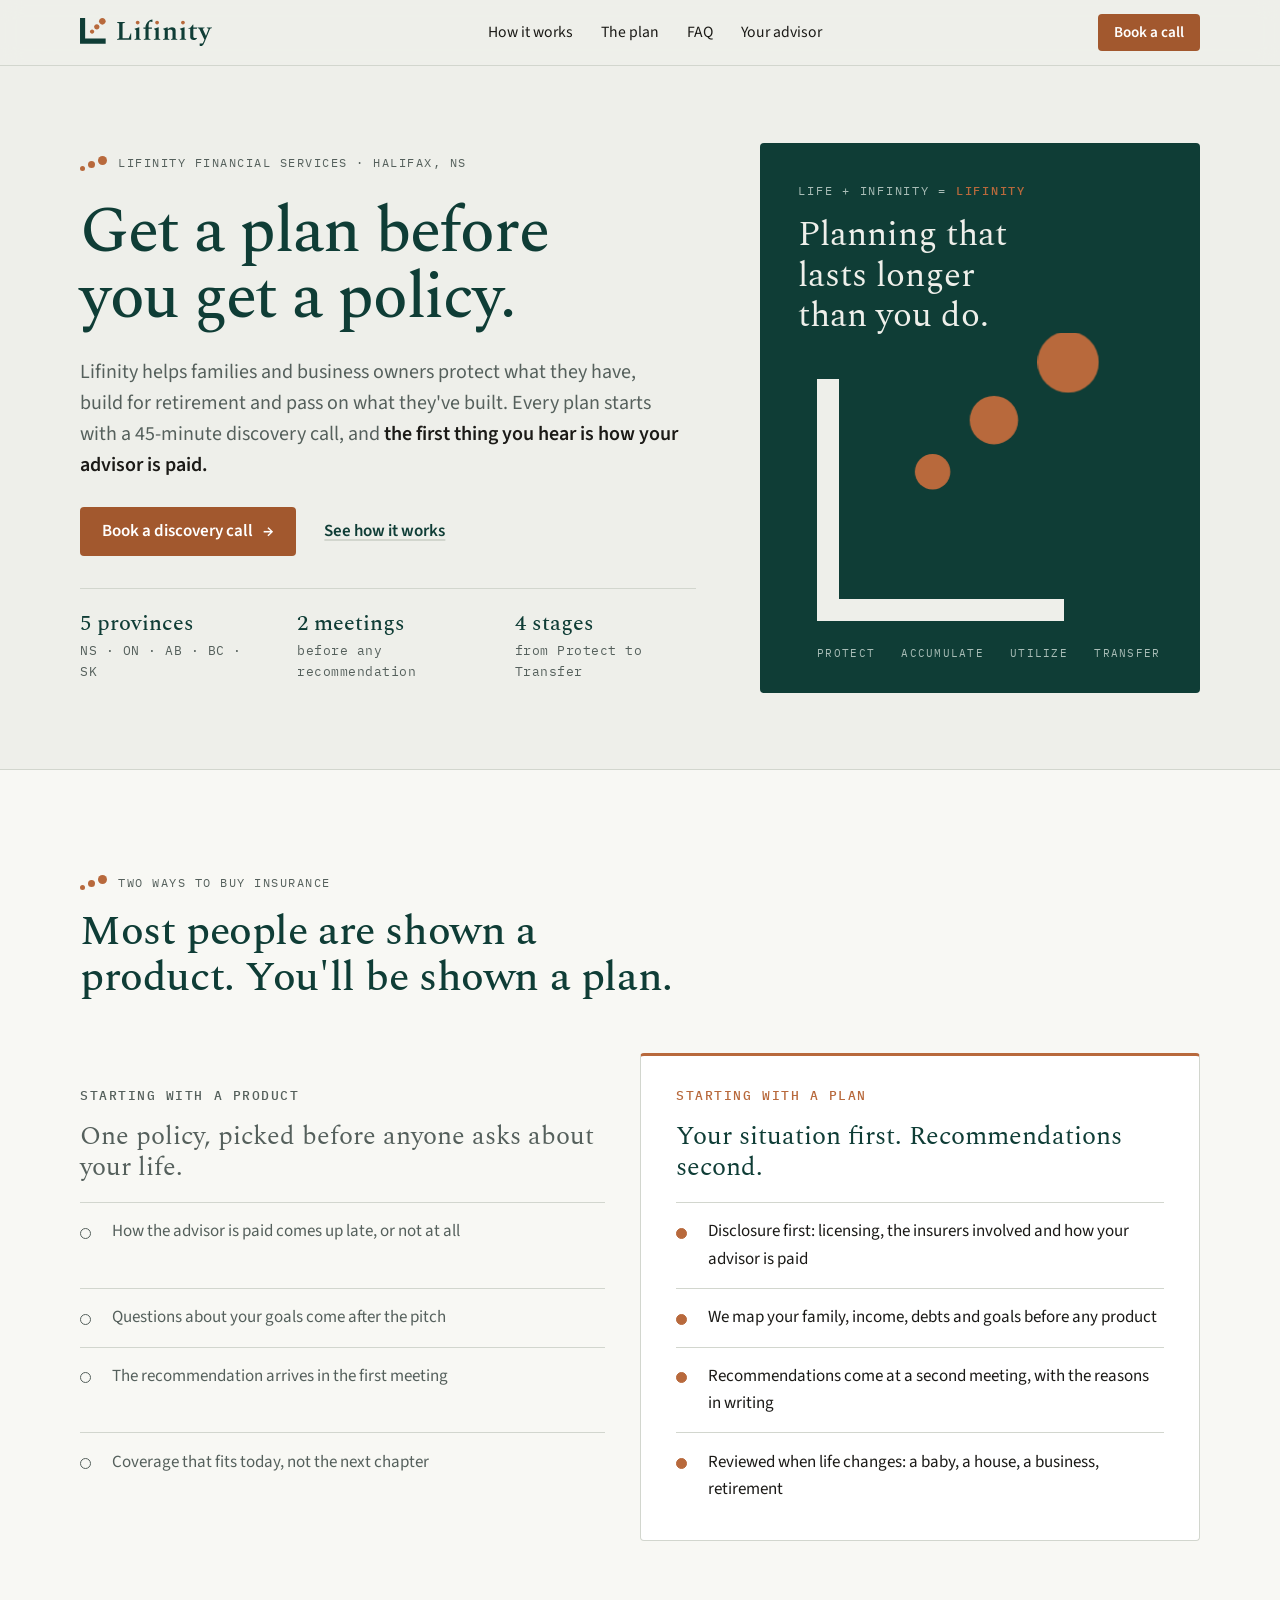
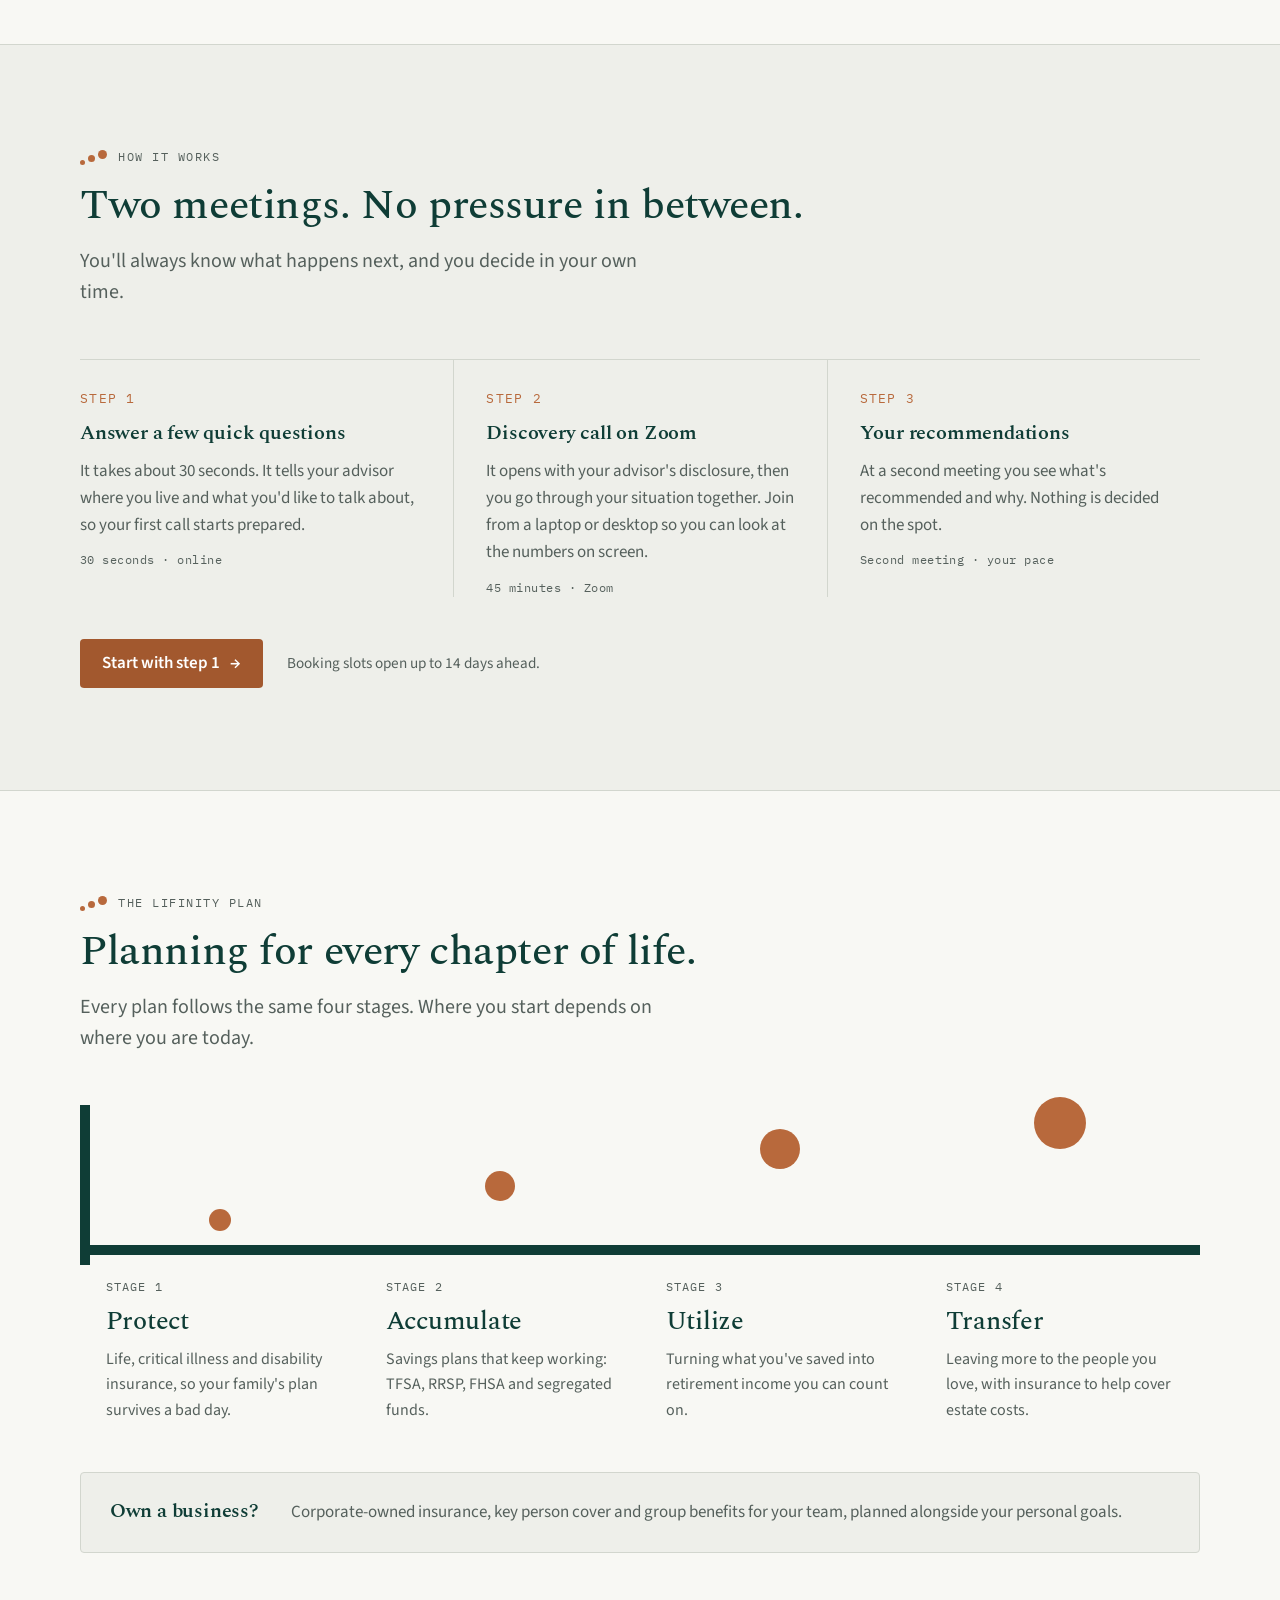
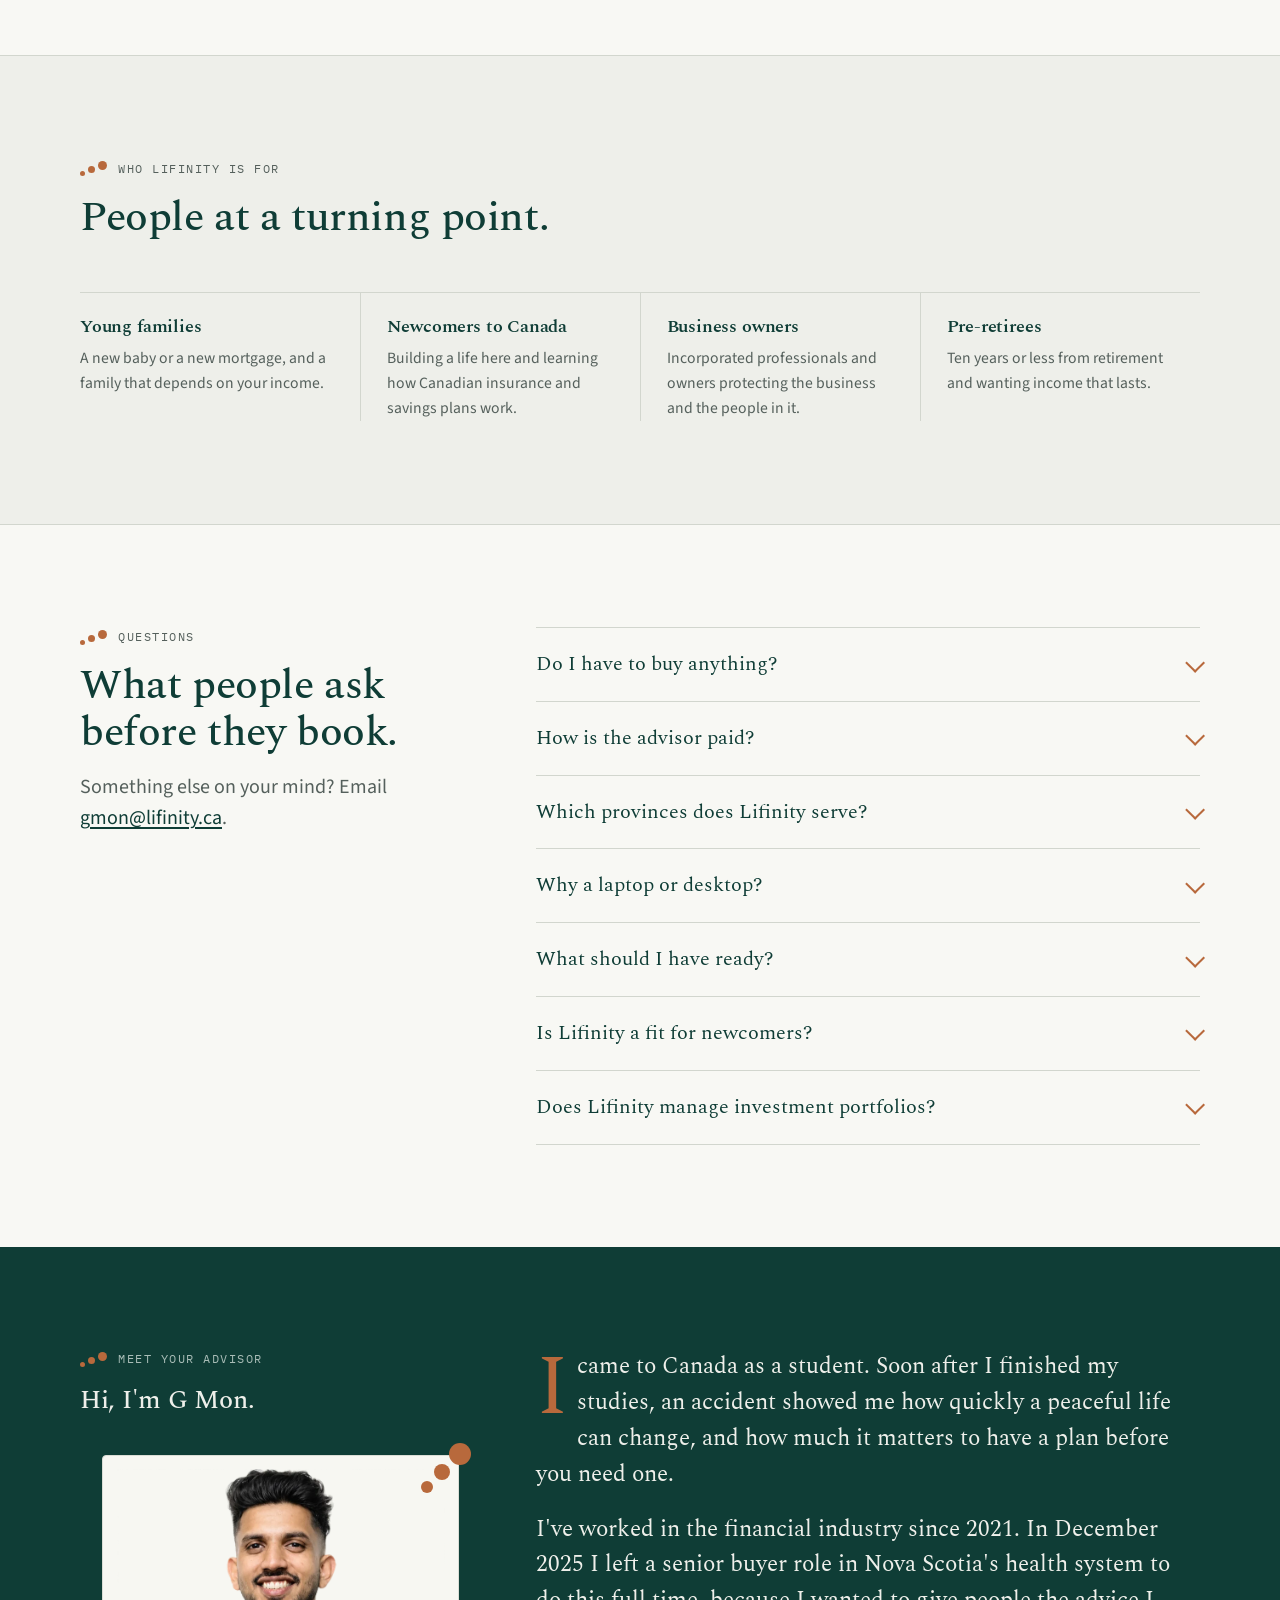
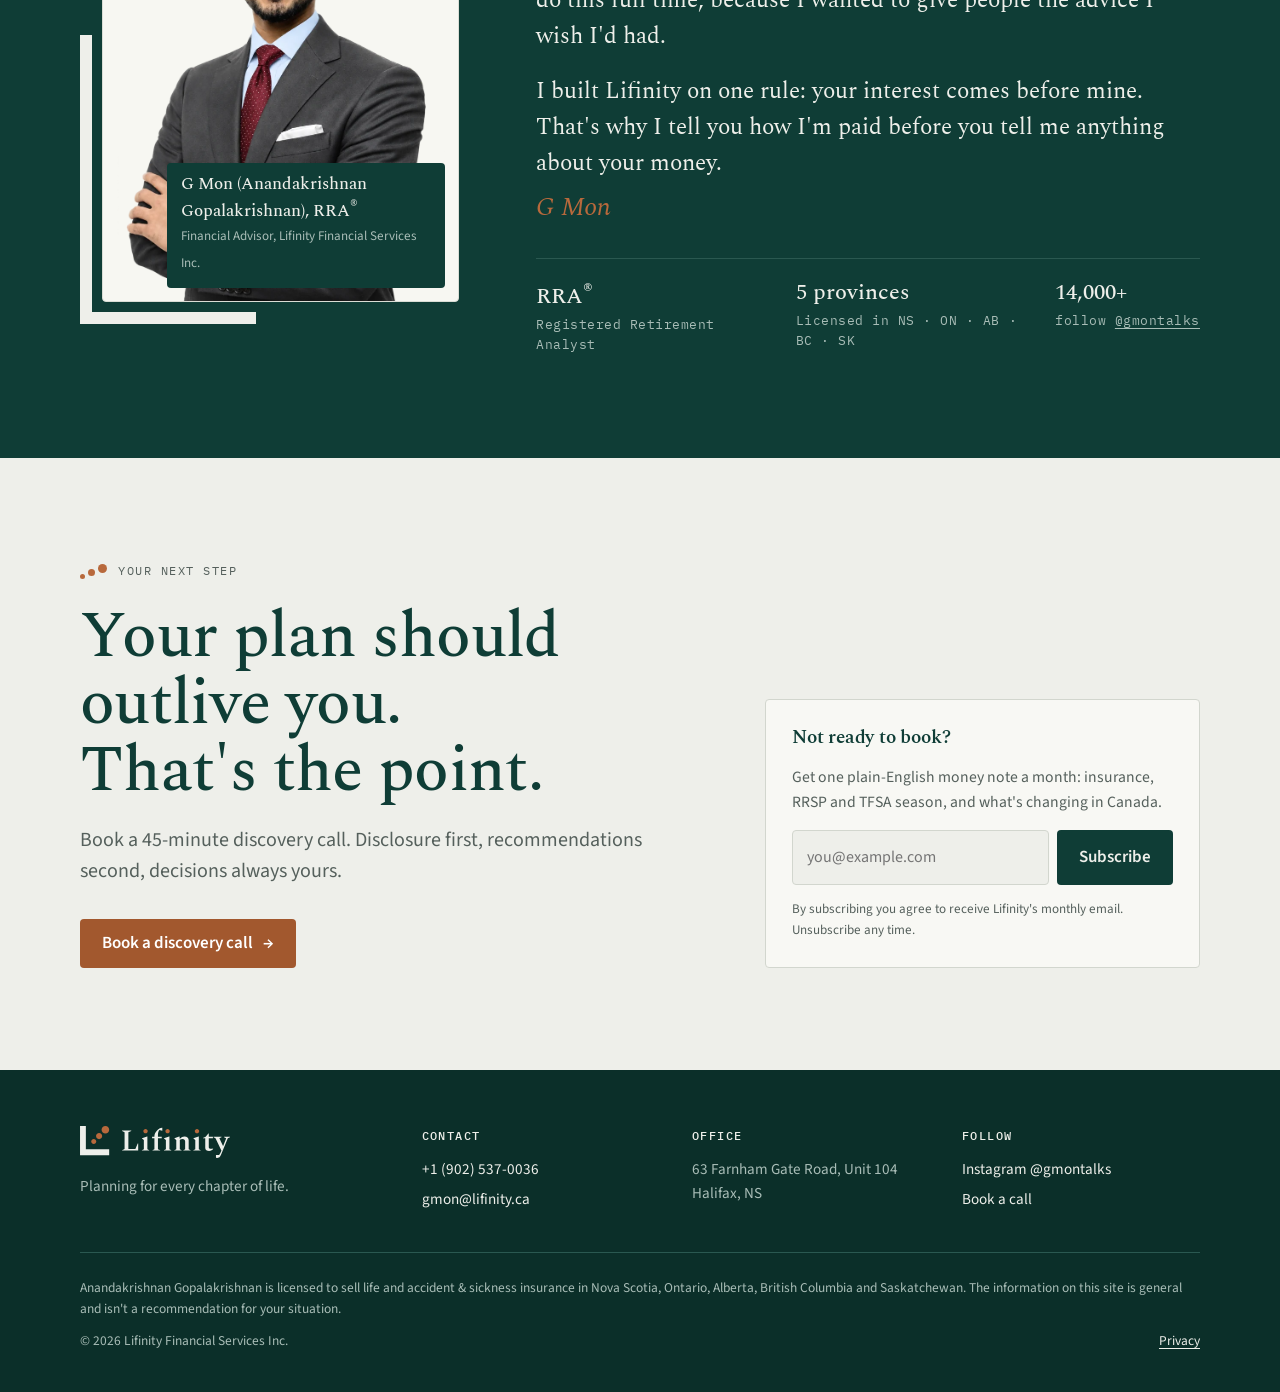
==== commit be592aa0: "Show the product vs plan comparison side by side on phones" ====
--- a/index.html
+++ b/index.html
@@ -123,13 +123,13 @@
 .band .eyebrow{color:var(--band-muted)}
 .band .lede{color:var(--band-muted)}
 .compare-sec{background:var(--surface);border-block:1px solid var(--line)}
-.compare{display:grid;grid-template-columns:1fr 1fr;border-top:1px solid var(--line)}
-.compare > div{padding:2rem 2.2rem 2.2rem 0;min-width:0}
-.compare > div + div{padding-left:2.2rem;border-left:1px solid var(--line)}
+.compare{display:grid;grid-template-columns:minmax(0,1fr) minmax(0,1fr);grid-template-rows:repeat(6,auto)}
+.compare > div{display:grid;grid-row:1 / span 6;grid-template-rows:subgrid;row-gap:0;align-content:start;padding:2rem 2.2rem 1.4rem 0;min-width:0;border-top:3px solid transparent}
+.compare > div + div{padding-left:2.2rem;padding-right:2.2rem;background:#FFFFFF;border:1px solid var(--line);border-top:3px solid var(--accent);border-radius:var(--radius)}
 .compare h3{font-family:var(--f-mono);font-size:.8rem;letter-spacing:.12em;text-transform:uppercase;font-weight:500;color:var(--muted);margin-bottom:1rem}
-.compare .big{font-family:var(--f-display);font-size:var(--s2);line-height:1.2;margin-bottom:1.4rem;color:var(--muted)}
-.compare ul{list-style:none;margin:0;padding:0;display:grid;gap:.85rem}
-.compare li{display:grid;grid-template-columns:1.4rem 1fr;gap:.6rem;align-items:start;color:var(--muted)}
+.compare .big{font-family:var(--f-display);font-size:var(--s2);line-height:1.2;margin-bottom:1.2rem;color:var(--muted)}
+.compare ul{list-style:none;margin:0;padding:0;display:contents}
+.compare li{display:grid;grid-template-columns:1.4rem 1fr;gap:.6rem;align-items:start;color:var(--muted);padding:.95rem 0;border-top:1px solid var(--line)}
 .compare li::before{content:"";width:9px;height:9px;margin-top:.55em;border:1.5px solid var(--muted);border-radius:50%}
 .compare .ours .big{color:var(--heading)}
 .compare .ours li{color:var(--ink)}
@@ -241,9 +241,13 @@
   .foot-top{grid-template-columns:repeat(2,minmax(0,1fr))}
 }
 @media (max-width: 680px){
-  .compare,.steps{grid-template-columns:minmax(0,1fr)}
-  .compare > div{padding:1.6rem 0}
-  .compare > div + div{padding-left:0;border-left:0;border-top:1px solid var(--line)}
+  .steps{grid-template-columns:minmax(0,1fr)}
+  .compare > div{padding:1.1rem .75rem .6rem 0}
+  .compare > div + div{padding:1.1rem .75rem .6rem}
+  .compare h3{font-size:.6rem;letter-spacing:.08em;line-height:1.45;margin-bottom:.6rem}
+  .compare .big{font-size:1.06rem;line-height:1.25;margin-bottom:.9rem}
+  .compare li{display:block;font-size:.88rem;line-height:1.45;padding:.8rem 0}
+  .compare li::before{display:inline-block;width:7px;height:7px;margin:0 .4rem 0 0;vertical-align:.1em}
   .steps li,.steps li + li{padding:1.5rem 0;border-left:0}
   .steps li + li{border-top:1px solid var(--line)}
   .stages{grid-template-columns:minmax(0,1fr)}
@@ -272,8 +276,6 @@
   .idea .chapters{font-size:.58rem;letter-spacing:.07em;left:8%;right:8%}
   .sec{padding-block:4.5rem}
   .sec-head{margin-bottom:2.2rem}
-  .compare .big{font-size:1.4rem}
-  .compare ul{gap:1rem}
   .steps li,.steps li + li{padding:1.8rem 0}
   .stages{row-gap:1.6rem}
   .who div,.who div + div{padding:1.4rem 0 .4rem}
@@ -338,17 +340,17 @@
         <div>
           <h3>Starting with a product</h3>
           <p class="big">One policy, picked before anyone asks about your life.</p>
-          <ul>
+          <ul role="list">
+            <li>How the advisor is paid comes up late, or not at all</li>
+            <li>Questions about your goals come after the pitch</li>
             <li>The recommendation arrives in the first meeting</li>
-            <li>Questions about your goals come after the pitch</li>
-            <li>How the advisor is paid comes up late, or not at all</li>
             <li>Coverage that fits today, not the next chapter</li>
           </ul>
         </div>
         <div class="ours">
           <h3>Starting with a plan</h3>
           <p class="big">Your situation first. Recommendations second.</p>
-          <ul>
+          <ul role="list">
             <li>Disclosure first: licensing, the insurers involved and how your advisor is paid</li>
             <li>We map your family, income, debts and goals before any product</li>
             <li>Recommendations come at a second meeting, with the reasons in writing</li>
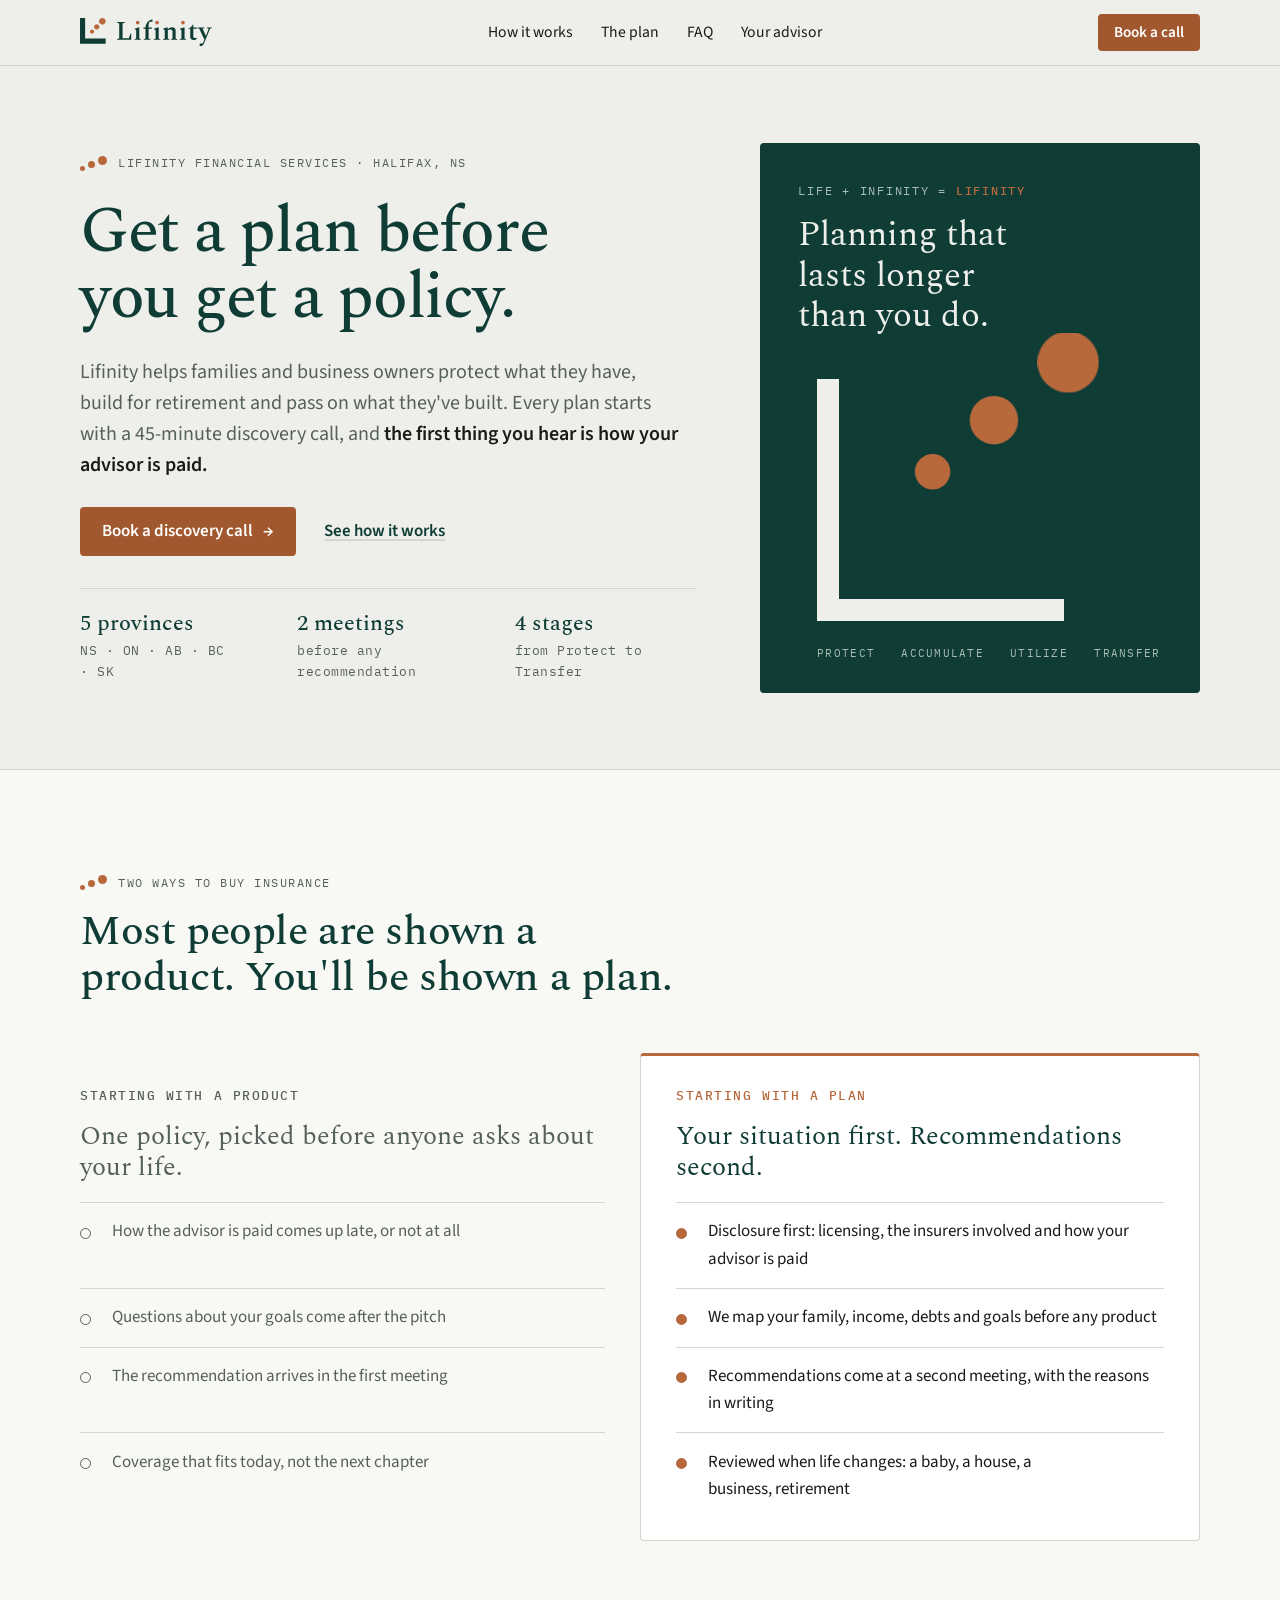
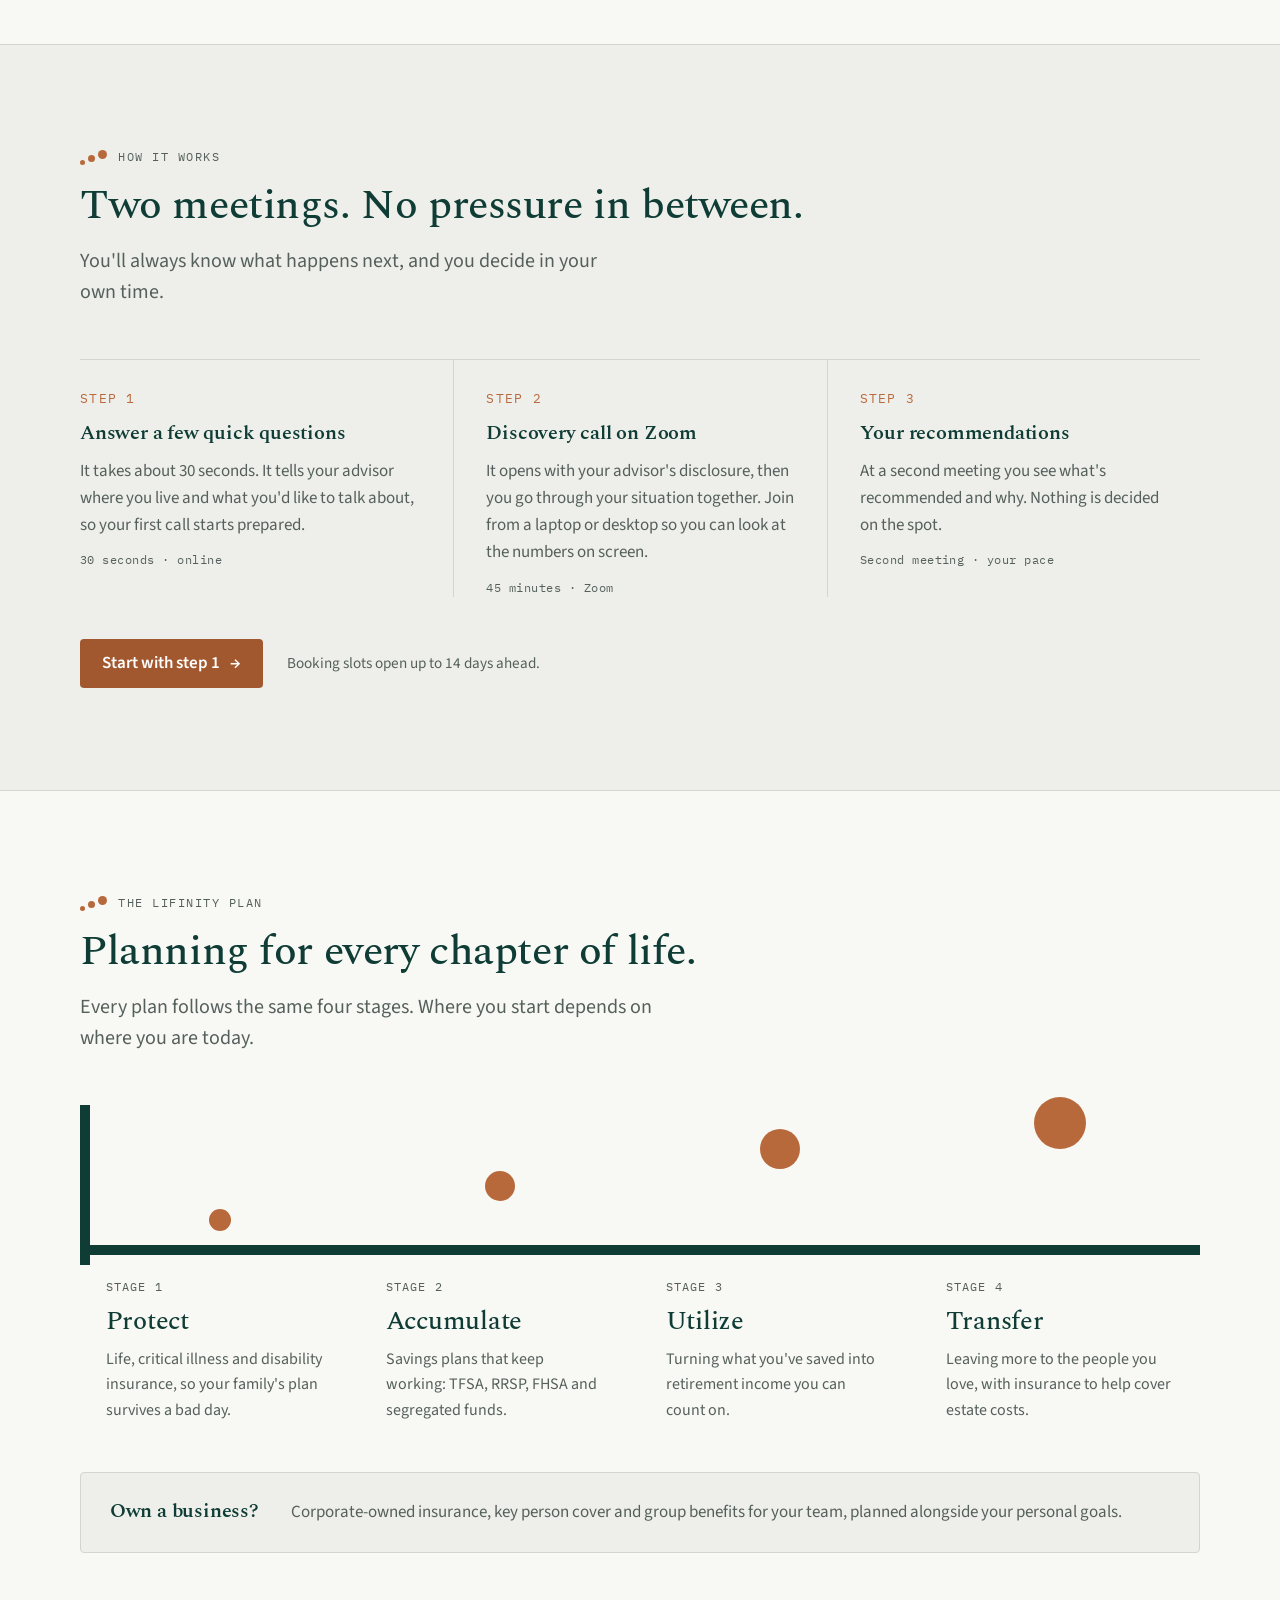
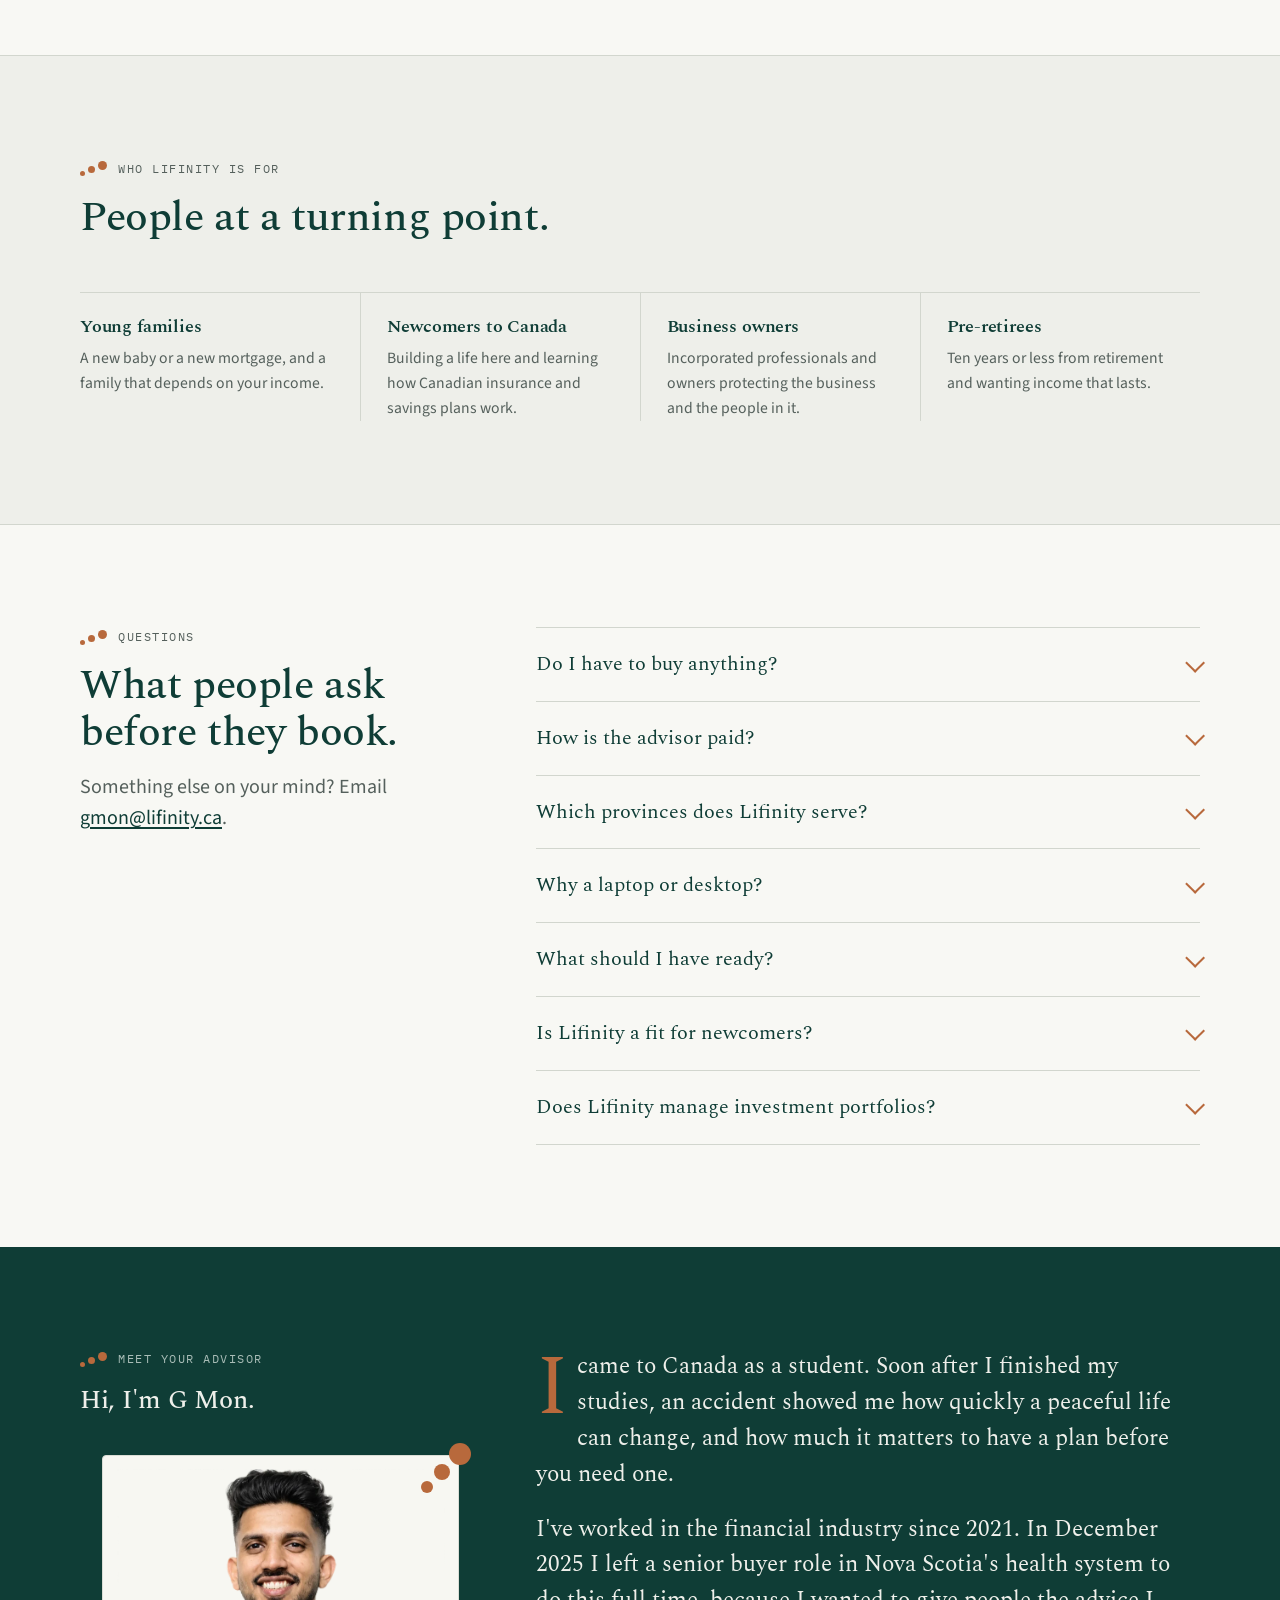
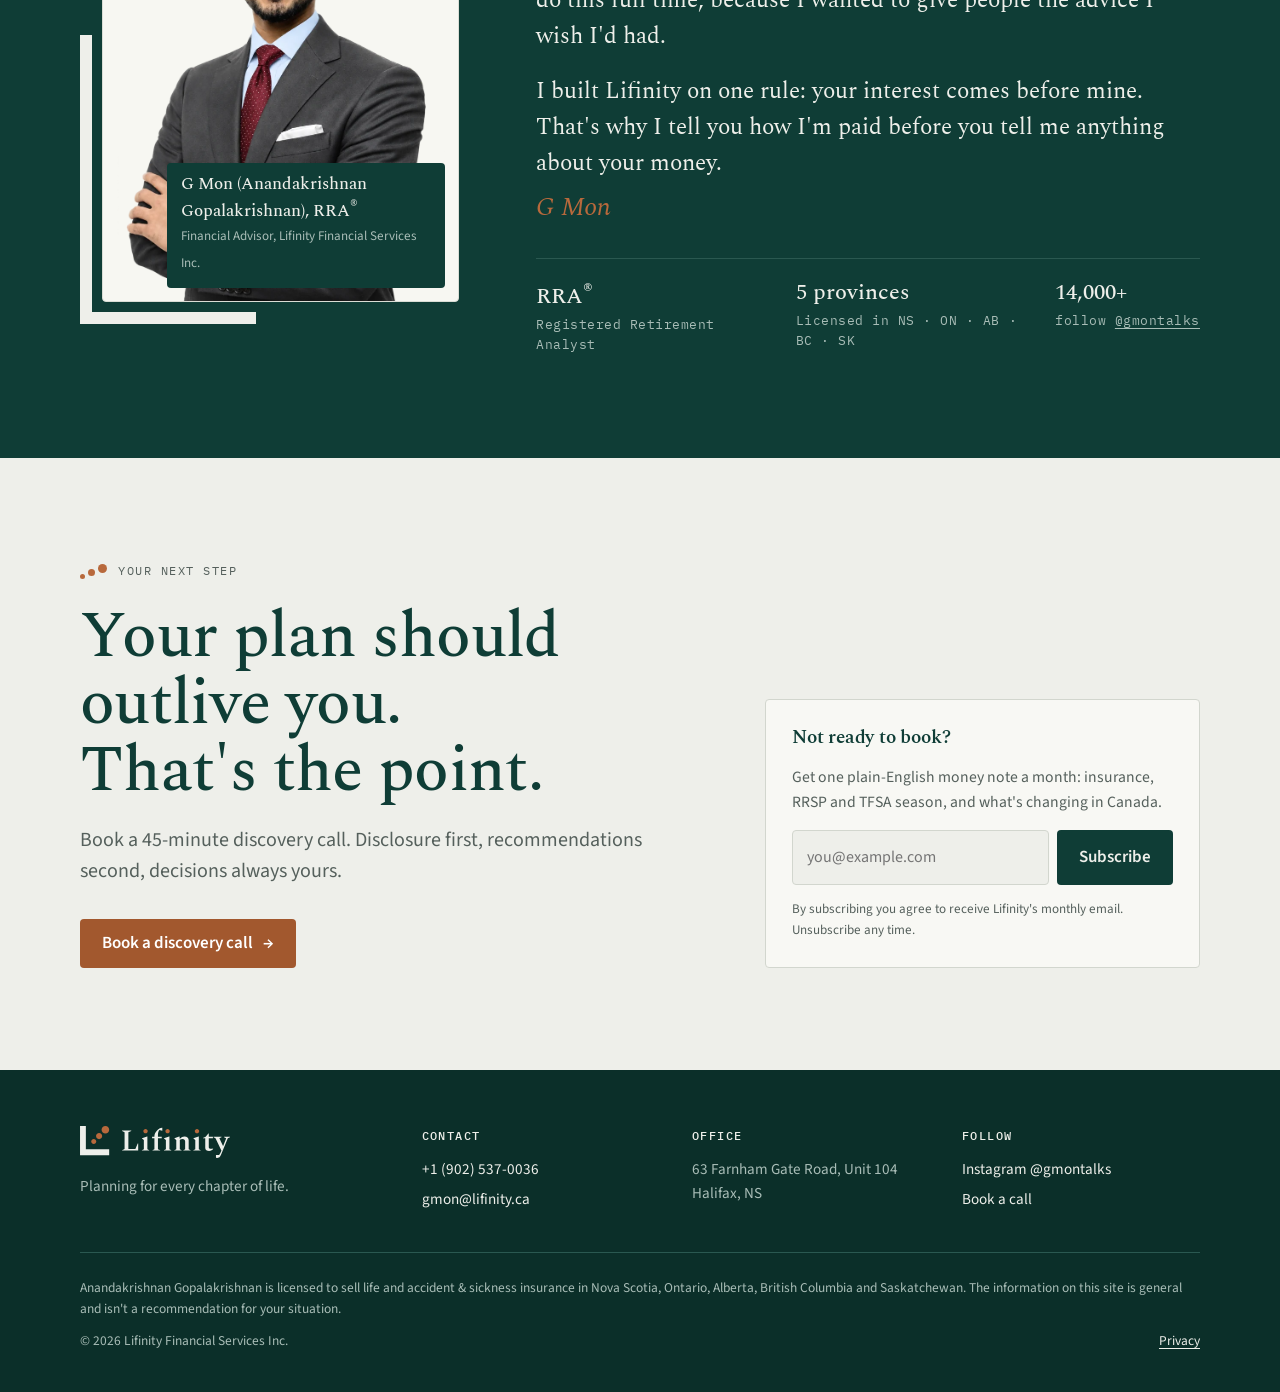
==== commit 1ea467a9: "Shorter copy on phones; desktop copy unchanged" ====
--- a/index.html
+++ b/index.html
@@ -45,6 +45,7 @@
 :focus-visible{outline:2px solid var(--accent);outline-offset:3px;border-radius:2px}
 .wrap{max-width:var(--wrap);margin:0 auto;padding-left:max(20px,env(safe-area-inset-left,0px));padding-right:max(20px,env(safe-area-inset-right,0px))}
 h1,h2,h3{font-family:var(--f-display);color:var(--heading);font-weight:500;letter-spacing:-.01em;text-wrap:balance;margin:0}
+p,li{text-wrap:pretty}
 h1{font-size:var(--s4);line-height:1.04;letter-spacing:-.02em}
 h2{font-size:var(--s3);line-height:1.12}
 h3{font-size:var(--s1);line-height:1.3;font-weight:600}
@@ -81,6 +82,7 @@
 .hero-copy{display:grid;gap:1.6rem;min-width:0}
 .hero-copy .lede strong{color:var(--ink);font-weight:600}
 .cta-row{display:flex;flex-wrap:wrap;align-items:center;gap:1rem 1.5rem}
+.short{display:none}
 .facts{display:grid;grid-template-columns:repeat(3,minmax(0,auto));justify-content:start;gap:.8rem 2.25rem;padding:1.1rem 0 0;margin:.4rem 0 0;border-top:1px solid var(--line);list-style:none}
 .facts li{font-family:var(--f-mono);font-size:.8rem;letter-spacing:.04em;color:var(--muted)}
 .facts b{display:block;font-family:var(--f-display);font-size:1.35rem;font-weight:500;letter-spacing:0;color:var(--heading)}
@@ -113,7 +115,7 @@
 @keyframes rise{from{transform:translateY(8px) scale(.85)}to{transform:none}}
 
 /* sections */
-section{scroll-margin-top:84px}
+section,#newsletter{scroll-margin-top:84px}
 .sec{padding-block:clamp(4rem,8vw,6.5rem)}
 .sec-head{display:grid;gap:1rem;max-width:760px;margin-bottom:clamp(2.2rem,4vw,3.2rem)}
 
@@ -263,6 +265,8 @@
   .foot-top{grid-template-columns:minmax(0,1fr)}
   .portrait figcaption{max-width:88%}
   body{line-height:1.65}
+  .long{display:none}
+  .short{display:inline}
   .hero{padding-block:2.4rem 3.2rem}
   .hero-copy{gap:1.4rem}
   .lede{font-size:1.1rem;line-height:1.6}
@@ -307,17 +311,17 @@
   <section class="hero" aria-labelledby="hero-title">
     <div class="wrap">
       <div class="hero-copy">
-        <span class="eyebrow"><span class="dots" aria-hidden="true"><i></i><i></i><i></i></span>Lifinity Financial Services · Halifax, NS</span>
+        <span class="eyebrow"><span class="dots" aria-hidden="true"><i></i><i></i><i></i></span><span class="long">Lifinity Financial Services · Halifax, NS</span><span class="short">Lifinity · Halifax, NS</span></span>
         <h1 id="hero-title">Get a plan before you get&nbsp;a&nbsp;policy.</h1>
-        <p class="lede">Lifinity helps families and business owners protect what they have, build for retirement and pass on what they've built. Every plan starts with a 45-minute discovery call, and <strong>the first thing you hear is how your advisor is paid.</strong></p>
+        <p class="lede"><span class="long">Lifinity helps families and business owners protect what they have, build for retirement and pass on what they've built. Every plan starts with a 45-minute discovery call, and <strong>the first thing you hear is how your advisor is paid.</strong></span><span class="short">Protect your family, build for retirement and pass it on. <strong>First, you hear how your advisor is paid.</strong></span></p>
         <div class="cta-row">
           <a class="btn btn-primary" href="https://scheduler.zoom.us/f/1klh9gol" target="_blank" rel="noopener">Book a discovery call <span class="arr" aria-hidden="true">&rarr;</span></a>
           <a class="btn btn-quiet" href="#how">See how it works</a>
         </div>
         <ul class="facts">
-          <li><b>5 provinces</b>NS · ON · AB · BC · SK</li>
-          <li><b>2 meetings</b>before any recommendation</li>
-          <li><b>4 stages</b>from Protect to Transfer</li>
+          <li><b>5 provinces</b><span class="long">NS · ON · AB · BC · SK</span><span class="short">NS ON AB BC SK</span></li>
+          <li><b>2 meetings</b><span class="long">before any recommendation</span><span class="short">then you decide</span></li>
+          <li><b>4 stages</b><span class="long">from Protect to Transfer</span><span class="short">life to legacy</span></li>
         </ul>
       </div>
       <figure class="idea" aria-label="Lifinity means life plus infinity">
@@ -338,23 +342,23 @@
       </div>
       <div class="compare">
         <div>
-          <h3>Starting with a product</h3>
-          <p class="big">One policy, picked before anyone asks about your life.</p>
+          <h3><span class="long">Starting with a product</span><span class="short">Product first</span></h3>
+          <p class="big"><span class="long">One policy, picked before anyone asks about your life.</span><span class="short">Policy first, questions later.</span></p>
           <ul role="list">
-            <li>How the advisor is paid comes up late, or not at all</li>
-            <li>Questions about your goals come after the pitch</li>
-            <li>The recommendation arrives in the first meeting</li>
-            <li>Coverage that fits today, not the next chapter</li>
+            <li><span class="long">How the advisor is paid comes up late, or not at all</span><span class="short">Pay disclosed late, if ever</span></li>
+            <li><span class="long">Questions about your goals come after the pitch</span><span class="short">Goals asked after the pitch</span></li>
+            <li><span class="long">The recommendation arrives in the first meeting</span><span class="short">Policy pitched at meeting one</span></li>
+            <li><span class="long">Coverage that fits today, not the next chapter</span><span class="short">Fits today, not tomorrow</span></li>
           </ul>
         </div>
         <div class="ours">
-          <h3>Starting with a plan</h3>
-          <p class="big">Your situation first. Recommendations second.</p>
+          <h3><span class="long">Starting with a plan</span><span class="short">Plan first</span></h3>
+          <p class="big"><span class="long">Your situation first. Recommendations second.</span><span class="short">Your life first, policy later.</span></p>
           <ul role="list">
-            <li>Disclosure first: licensing, the insurers involved and how your advisor is paid</li>
-            <li>We map your family, income, debts and goals before any product</li>
-            <li>Recommendations come at a second meeting, with the reasons in writing</li>
-            <li>Reviewed when life changes: a baby, a house, a business, retirement</li>
+            <li><span class="long">Disclosure first: licensing, the insurers involved and how your advisor is paid</span><span class="short">Pay disclosed up front</span></li>
+            <li><span class="long">We map your family, income, debts and goals before any product</span><span class="short">Goals mapped before any product</span></li>
+            <li><span class="long">Recommendations come at a second meeting, with the reasons in writing</span><span class="short">Advice at meeting two, in writing</span></li>
+            <li><span class="long">Reviewed when life changes: a baby, a house, a business, retirement</span><span class="short">Reviewed as life changes</span></li>
           </ul>
         </div>
       </div>
@@ -366,12 +370,12 @@
       <div class="sec-head">
         <span class="eyebrow"><span class="dots" aria-hidden="true"><i></i><i></i><i></i></span>How it works</span>
         <h2 id="how-title">Two meetings. No pressure in between.</h2>
-        <p class="lede">You'll always know what happens next, and you decide in your own time.</p>
+        <p class="lede"><span class="long">You'll always know what happens next, and you decide in your own time.</span><span class="short">Always know what's next. Decide in your own time.</span></p>
       </div>
       <ol class="steps">
-        <li><span class="n">STEP 1</span><h3>Answer a few quick questions</h3><p>It takes about 30 seconds. It tells your advisor where you live and what you'd like to talk about, so your first call starts prepared.</p><span class="tag">30 seconds · online</span></li>
-        <li><span class="n">STEP 2</span><h3>Discovery call on Zoom</h3><p>It opens with your advisor's disclosure, then you go through your situation together. Join from a laptop or desktop so you can look at the numbers on screen.</p><span class="tag">45 minutes · Zoom</span></li>
-        <li><span class="n">STEP 3</span><h3>Your recommendations</h3><p>At a second meeting you see what's recommended and why. Nothing is decided on the spot.</p><span class="tag">Second meeting · your pace</span></li>
+        <li><span class="n">STEP 1</span><h3>Answer a few quick questions</h3><p><span class="long">It takes about 30 seconds. It tells your advisor where you live and what you'd like to talk about, so your first call starts prepared.</span><span class="short">30 seconds, so your first call starts prepared.</span></p><span class="tag">30 seconds · online</span></li>
+        <li><span class="n">STEP 2</span><h3>Discovery call on Zoom</h3><p><span class="long">It opens with your advisor's disclosure, then you go through your situation together. Join from a laptop or desktop so you can look at the numbers on screen.</span><span class="short">Disclosure first, then your situation. Join from a laptop to see the numbers.</span></p><span class="tag">45 minutes · Zoom</span></li>
+        <li><span class="n">STEP 3</span><h3>Your recommendations</h3><p><span class="long">At a second meeting you see what's recommended and why. Nothing is decided on the spot.</span><span class="short">See what's recommended and why. No decisions on the spot.</span></p><span class="tag">Second meeting · your pace</span></li>
       </ol>
       <div class="after-steps">
         <a class="btn btn-primary" href="https://scheduler.zoom.us/f/1klh9gol" target="_blank" rel="noopener">Start with step 1 <span class="arr" aria-hidden="true">&rarr;</span></a>
@@ -385,17 +389,17 @@
       <div class="sec-head">
         <span class="eyebrow"><span class="dots" aria-hidden="true"><i></i><i></i><i></i></span>The Lifinity plan</span>
         <h2 id="plan-title">Planning for every chapter of life.</h2>
-        <p class="lede">Every plan follows the same four stages. Where you start depends on where you are today.</p>
+        <p class="lede"><span class="long">Every plan follows the same four stages. Where you start depends on where you are today.</span><span class="short">Four stages. You start wherever you are today.</span></p>
       </div>
       <ol class="stages">
-        <li class="stage"><div class="rise" aria-hidden="true"><span></span></div><div class="txt"><span class="n">STAGE 1</span><h3>Protect</h3><p>Life, critical illness and disability insurance, so your family's plan survives a bad day.</p></div></li>
-        <li class="stage"><div class="rise" aria-hidden="true"><span></span></div><div class="txt"><span class="n">STAGE 2</span><h3>Accumulate</h3><p>Savings plans that keep working: TFSA, RRSP, FHSA and segregated funds.</p></div></li>
-        <li class="stage"><div class="rise" aria-hidden="true"><span></span></div><div class="txt"><span class="n">STAGE 3</span><h3>Utilize</h3><p>Turning what you've saved into retirement income you can count on.</p></div></li>
-        <li class="stage"><div class="rise" aria-hidden="true"><span></span></div><div class="txt"><span class="n">STAGE 4</span><h3>Transfer</h3><p>Leaving more to the people you love, with insurance to help cover estate costs.</p></div></li>
+        <li class="stage"><div class="rise" aria-hidden="true"><span></span></div><div class="txt"><span class="n">STAGE 1</span><h3>Protect</h3><p><span class="long">Life, critical illness and disability insurance, so your family's plan survives a bad day.</span><span class="short">Life, critical illness and disability insurance.</span></p></div></li>
+        <li class="stage"><div class="rise" aria-hidden="true"><span></span></div><div class="txt"><span class="n">STAGE 2</span><h3>Accumulate</h3><p><span class="long">Savings plans that keep working: TFSA, RRSP, FHSA and segregated funds.</span><span class="short">TFSA, RRSP, FHSA and segregated funds.</span></p></div></li>
+        <li class="stage"><div class="rise" aria-hidden="true"><span></span></div><div class="txt"><span class="n">STAGE 3</span><h3>Utilize</h3><p><span class="long">Turning what you've saved into retirement income you can count on.</span><span class="short">Savings into steady retirement income.</span></p></div></li>
+        <li class="stage"><div class="rise" aria-hidden="true"><span></span></div><div class="txt"><span class="n">STAGE 4</span><h3>Transfer</h3><p><span class="long">Leaving more to the people you love, with insurance to help cover estate costs.</span><span class="short">Leaving more to the people you love.</span></p></div></li>
       </ol>
       <div class="owners">
         <h3>Own a business?</h3>
-        <p>Corporate-owned insurance, key person cover and group benefits for your team, planned alongside your personal goals.</p>
+        <p><span class="long">Corporate-owned insurance, key person cover and group benefits for your team, planned alongside your personal goals.</span><span class="short">Corporate insurance, key person cover and group benefits.</span></p>
       </div>
     </div>
   </section>
@@ -407,10 +411,10 @@
         <h2 id="who-title">People at a turning point.</h2>
       </div>
       <div class="who">
-        <div><h3>Young families</h3><p>A new baby or a new mortgage, and a family that depends on your income.</p></div>
-        <div><h3>Newcomers to Canada</h3><p>Building a life here and learning how Canadian insurance and savings plans work.</p></div>
-        <div><h3>Business owners</h3><p>Incorporated professionals and owners protecting the business and the people in it.</p></div>
-        <div><h3>Pre-retirees</h3><p>Ten years or less from retirement and wanting income that lasts.</p></div>
+        <div><h3>Young families</h3><p><span class="long">A new baby or a new mortgage, and a family that depends on your income.</span><span class="short">A new baby, a new mortgage.</span></p></div>
+        <div><h3>Newcomers to Canada</h3><p><span class="long">Building a life here and learning how Canadian insurance and savings plans work.</span><span class="short">New to how insurance and savings work here.</span></p></div>
+        <div><h3>Business owners</h3><p><span class="long">Incorporated professionals and owners protecting the business and the people in it.</span><span class="short">Protecting the business and its people.</span></p></div>
+        <div><h3>Pre-retirees</h3><p><span class="long">Ten years or less from retirement and wanting income that lasts.</span><span class="short">Ten years or less from retirement.</span></p></div>
       </div>
     </div>
   </section>
@@ -421,7 +425,7 @@
       <div class="sec-head">
         <span class="eyebrow"><span class="dots" aria-hidden="true"><i></i><i></i><i></i></span>Questions</span>
         <h2 id="faq-title">What people ask before they book.</h2>
-        <p class="lede">Something else on your mind? Email <a href="mailto:gmon@lifinity.ca">gmon@lifinity.ca</a>.</p>
+        <p class="lede"><span class="long">Something else on your mind? Email</span><span class="short">Other questions? Email</span> <a href="mailto:gmon@lifinity.ca">gmon@lifinity.ca</a>.</p>
       </div>
       <div class="faq">
         <details><summary>Do I have to buy anything?</summary><p>No. The discovery call is for understanding your situation. You'll only see recommendations at a second meeting, and the decision is always yours.</p></details>
@@ -430,7 +434,7 @@
         <details><summary>Why a laptop or desktop?</summary><p>You'll look at numbers and illustrations together on screen. A phone screen is too small to follow along comfortably.</p></details>
         <details><summary>What should I have ready?</summary><p>Nothing for the first call. If you already have policies or a group benefits booklet from work, keep them nearby.</p></details>
         <details><summary>Is Lifinity a fit for newcomers?</summary><p>Yes. Lifinity's founder came to Canada as a student. Some insurance options depend on your residency status, and that gets checked together on your first call.</p></details>
-        <details><summary>Does Lifinity manage investment portfolios?</summary><p>No. Lifinity's advice covers life and health insurance, which includes segregated funds. Stocks, ETFs and mutual funds aren't offered.</p></details>
+        <details><summary>Does Lifinity manage investment portfolios?</summary><p>Not yet. Today, Lifinity's advice covers life and health insurance, including segregated funds. Investment services are in the works, and your advisor is working toward the licensing needed to offer them. Until then, stocks, ETFs and mutual funds aren't offered. <a href="#newsletter">Join the monthly email</a> to hear when that changes.</p></details>
       </div>
     </div>
   </section>
@@ -457,7 +461,7 @@
         <p class="sign">G Mon</p>
         <ul class="facts">
           <li><b>RRA<sup>®</sup></b>Registered Retirement Analyst</li>
-          <li><b>5 provinces</b>Licensed in NS · ON · AB · BC · SK</li>
+          <li><b>5 provinces</b><span class="long">Licensed in NS · ON · AB · BC · SK</span><span class="short">NS ON AB BC SK</span></li>
           <li><b>14,000+</b>follow <a href="https://www.instagram.com/gmontalks" target="_blank" rel="noopener" style="color:inherit">@gmontalks</a></li>
         </ul>
       </div>
@@ -469,12 +473,12 @@
       <div>
         <span class="eyebrow"><span class="dots" aria-hidden="true"><i></i><i></i><i></i></span>Your next step</span>
         <h2 id="final-title" style="margin-top:1rem">Your plan should outlive you. That's the point.</h2>
-        <p class="lede">Book a 45-minute discovery call. Disclosure first, recommendations second, decisions always yours.</p>
+        <p class="lede"><span class="long">Book a 45-minute discovery call. Disclosure first, recommendations second, decisions always yours.</span><span class="short">A 45-minute call. Disclosure first. Decisions always yours.</span></p>
         <div class="cta-row"><a class="btn btn-primary" href="https://scheduler.zoom.us/f/1klh9gol" target="_blank" rel="noopener">Book a discovery call <span class="arr" aria-hidden="true">&rarr;</span></a></div>
       </div>
-      <div class="news">
+      <div class="news" id="newsletter">
         <h3>Not ready to book?</h3>
-        <p>Get one plain-English money note a month: insurance, RRSP and TFSA season, and what's changing in Canada.</p>
+        <p><span class="long">Get one plain-English money note a month: insurance, RRSP and TFSA season, and what's changing in Canada.</span><span class="short">One plain-English money note a month.</span></p>
         <form id="news-form" data-action="REPLACE_WITH_BREVO_FORM_ACTION" novalidate>
           <label for="news-email">Email address</label>
           <input id="news-email" name="EMAIL" type="email" autocomplete="email" placeholder="you@example.com" required>
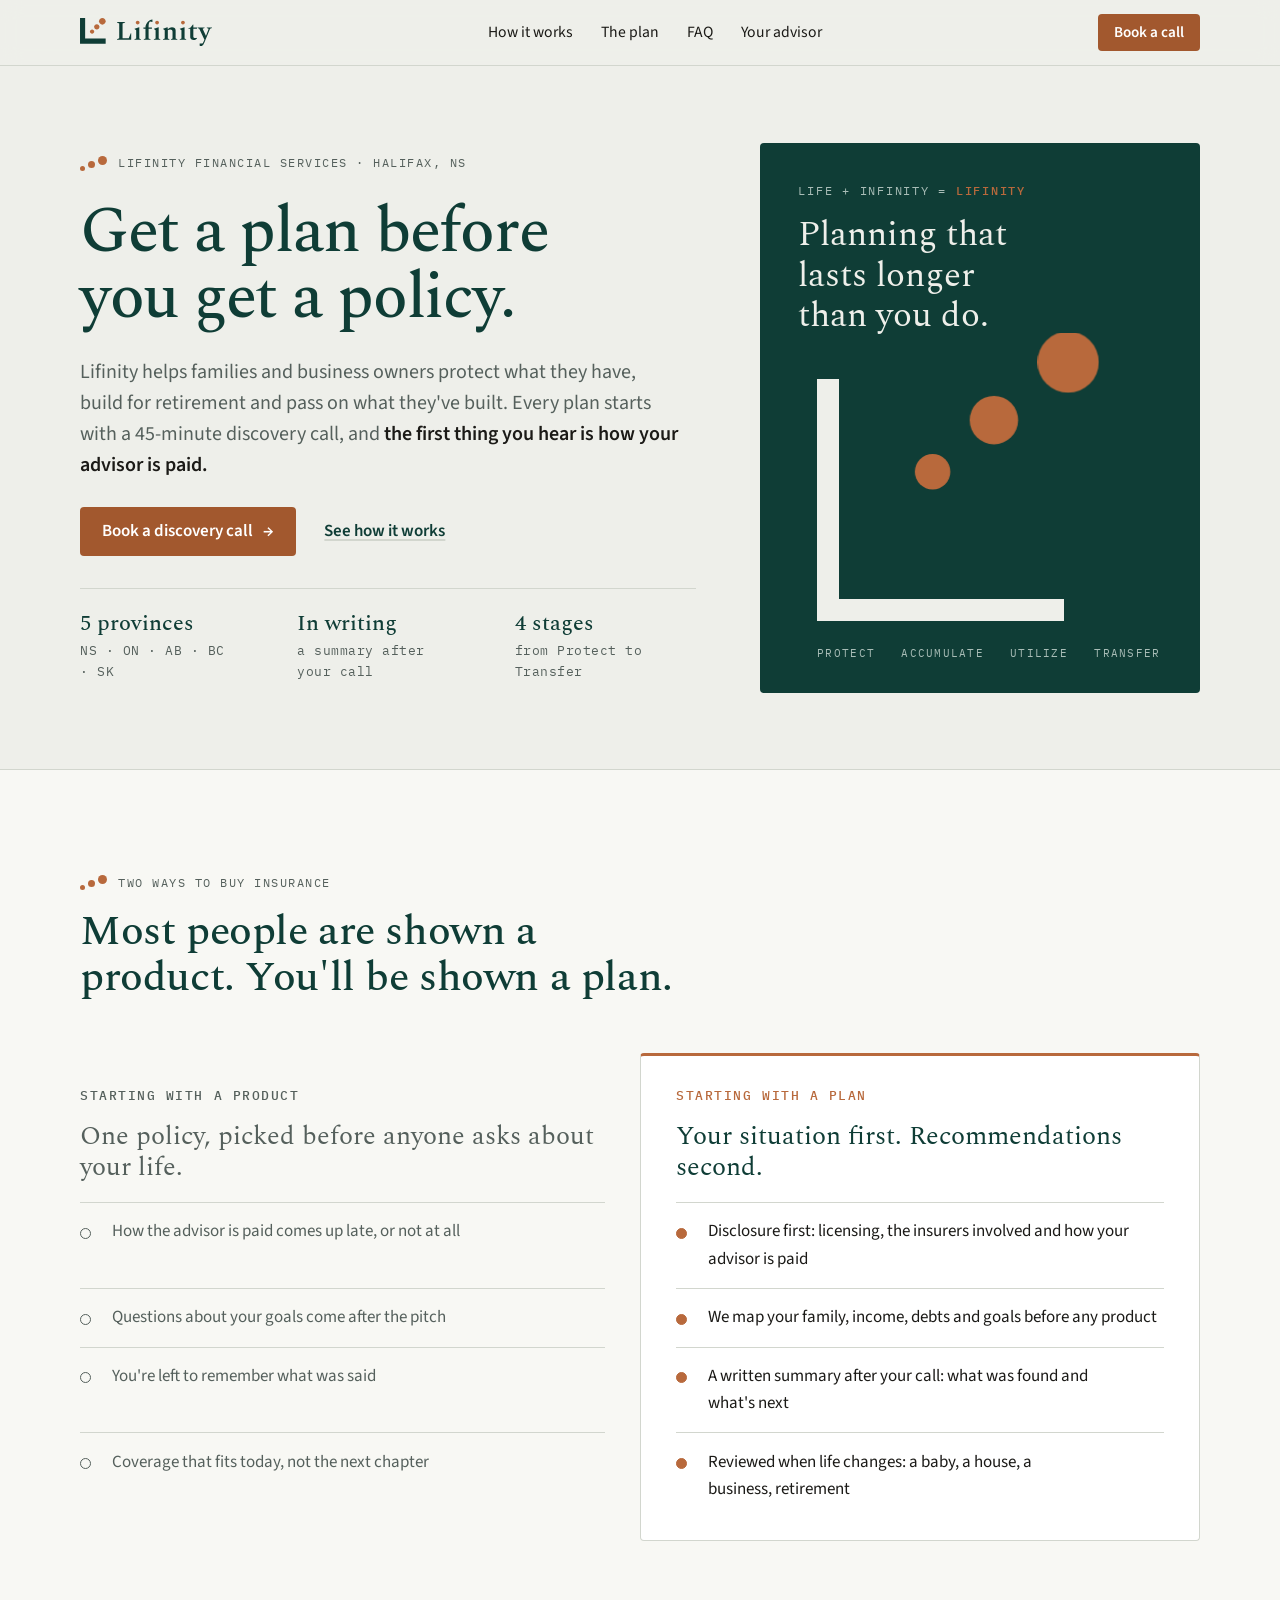
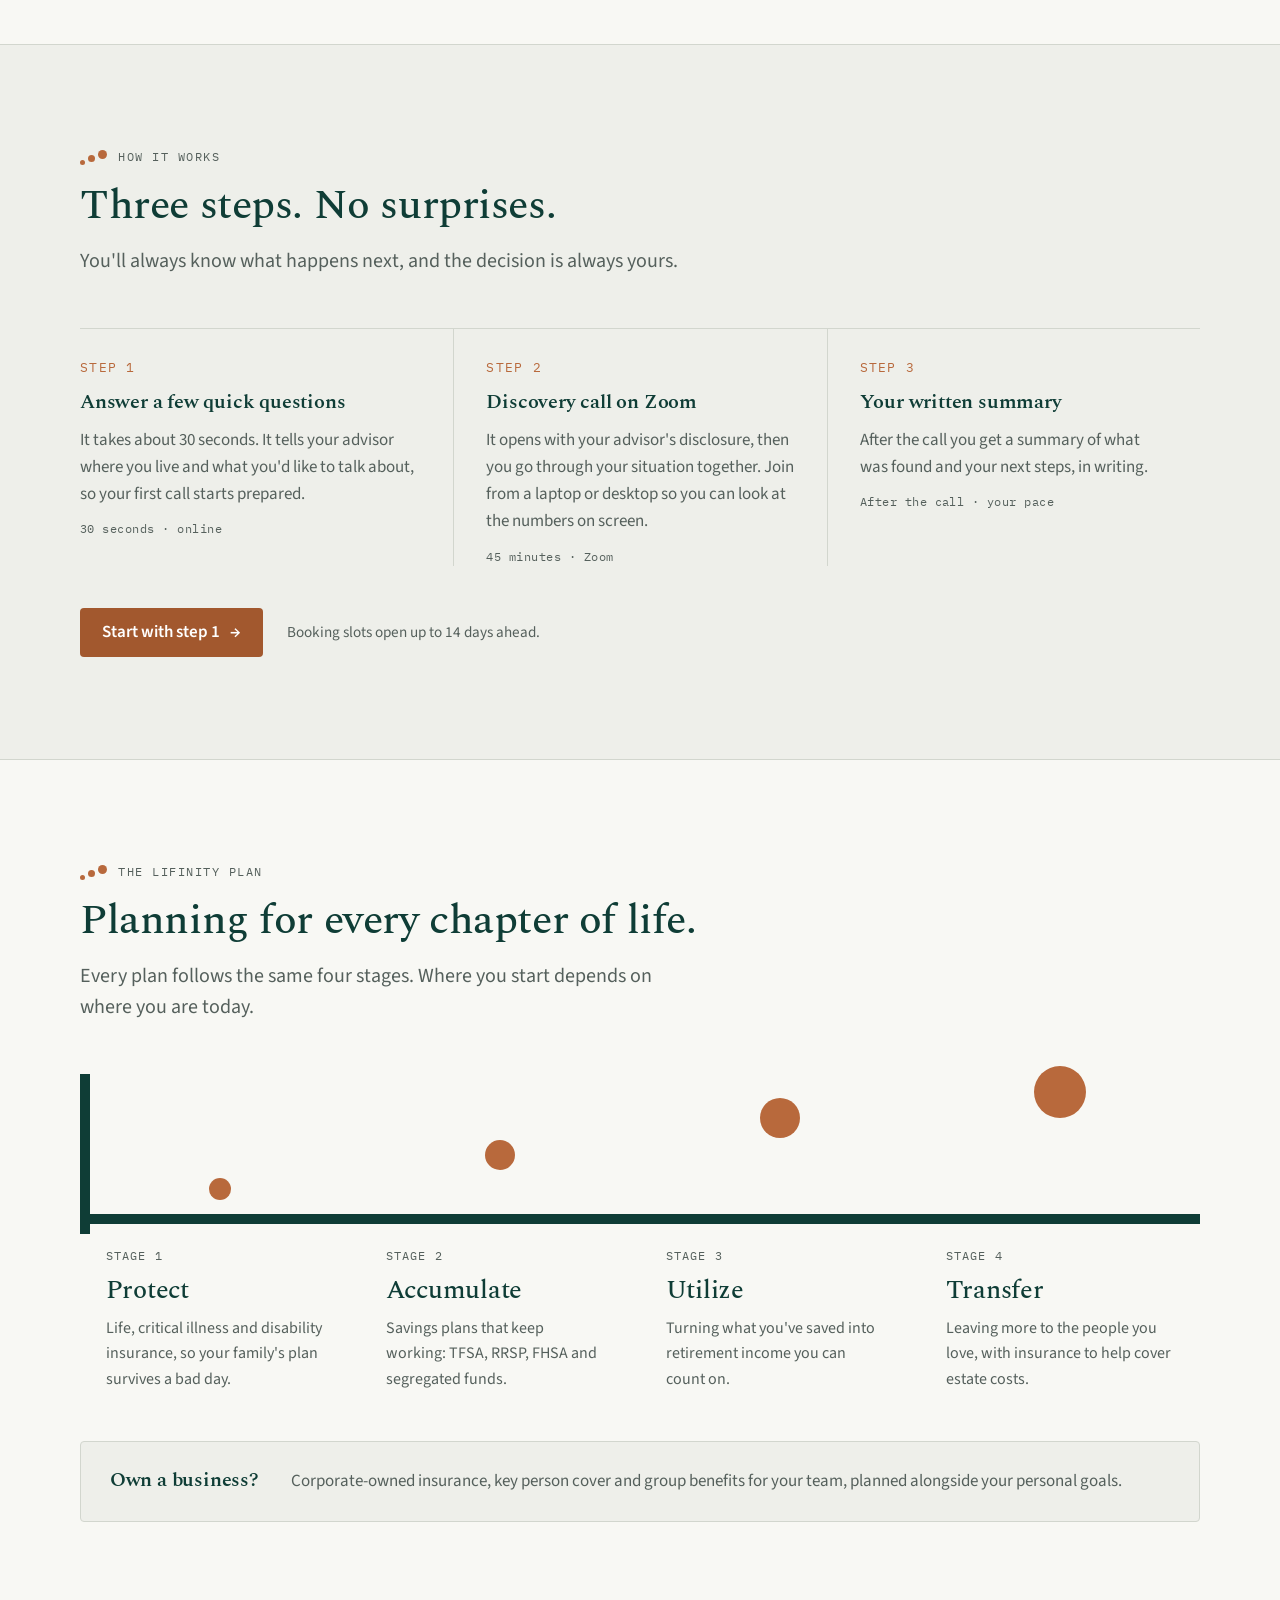
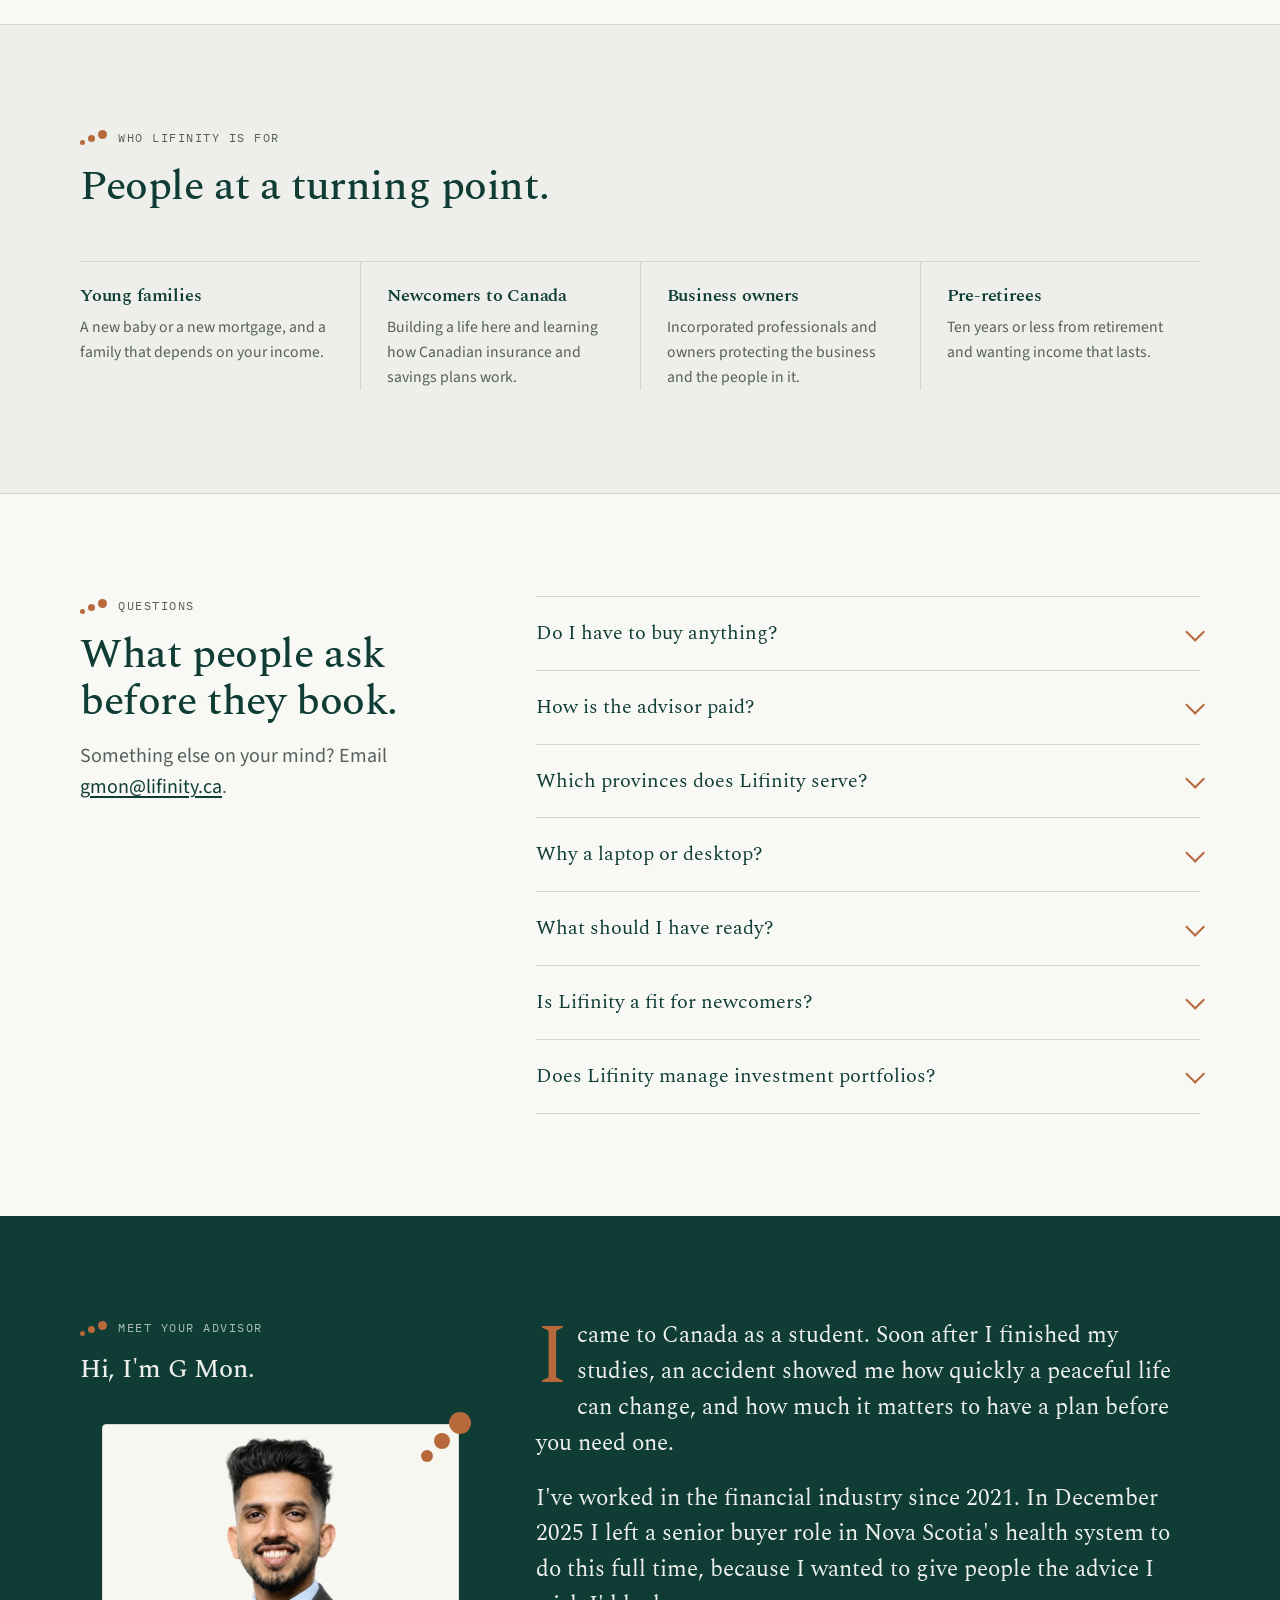
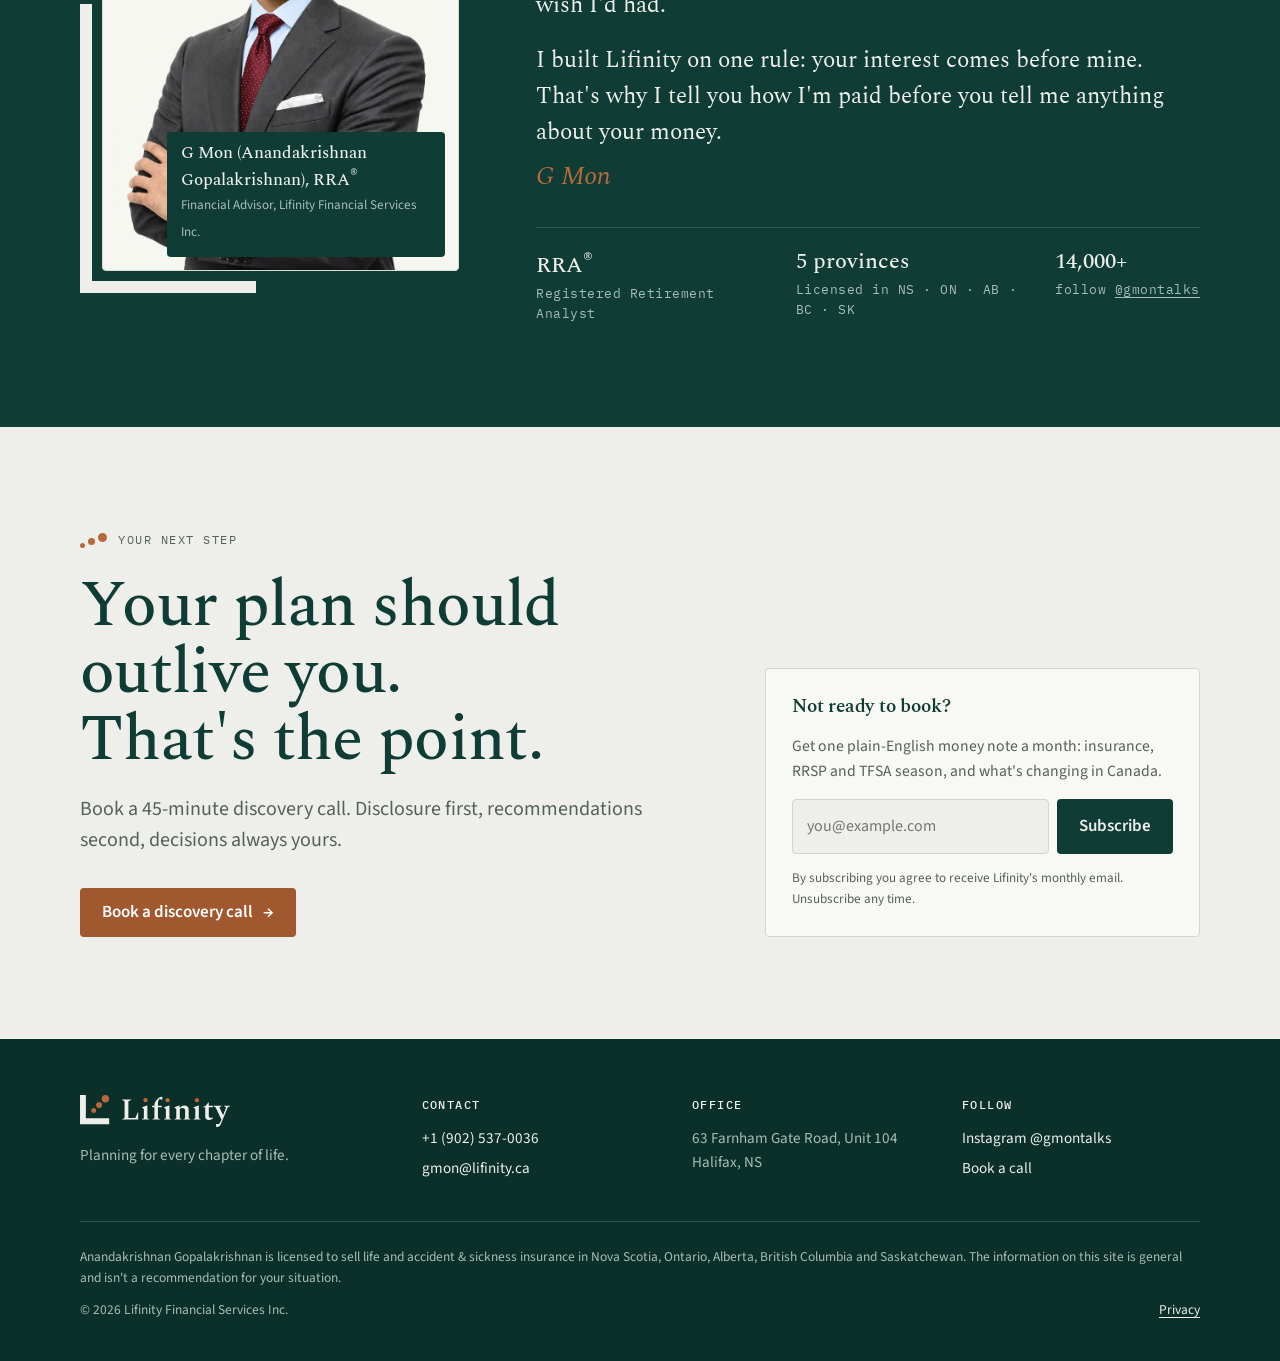
==== commit 6c44e856: "Remove two-meeting promise; describe the written summary instead" ====
--- a/index.html
+++ b/index.html
@@ -320,7 +320,7 @@
         </div>
         <ul class="facts">
           <li><b>5 provinces</b><span class="long">NS · ON · AB · BC · SK</span><span class="short">NS ON AB BC SK</span></li>
-          <li><b>2 meetings</b><span class="long">before any recommendation</span><span class="short">then you decide</span></li>
+          <li><b>In writing</b><span class="long">a summary after your call</span><span class="short">after your call</span></li>
           <li><b>4 stages</b><span class="long">from Protect to Transfer</span><span class="short">life to legacy</span></li>
         </ul>
       </div>
@@ -347,7 +347,7 @@
           <ul role="list">
             <li><span class="long">How the advisor is paid comes up late, or not at all</span><span class="short">Pay disclosed late, if ever</span></li>
             <li><span class="long">Questions about your goals come after the pitch</span><span class="short">Goals asked after the pitch</span></li>
-            <li><span class="long">The recommendation arrives in the first meeting</span><span class="short">Policy pitched at meeting one</span></li>
+            <li><span class="long">You're left to remember what was said</span><span class="short">Nothing in writing</span></li>
             <li><span class="long">Coverage that fits today, not the next chapter</span><span class="short">Fits today, not tomorrow</span></li>
           </ul>
         </div>
@@ -357,7 +357,7 @@
           <ul role="list">
             <li><span class="long">Disclosure first: licensing, the insurers involved and how your advisor is paid</span><span class="short">Pay disclosed up front</span></li>
             <li><span class="long">We map your family, income, debts and goals before any product</span><span class="short">Goals mapped before any product</span></li>
-            <li><span class="long">Recommendations come at a second meeting, with the reasons in writing</span><span class="short">Advice at meeting two, in writing</span></li>
+            <li><span class="long">A written summary after your call: what was found and what's next</span><span class="short">Call summary in writing</span></li>
             <li><span class="long">Reviewed when life changes: a baby, a house, a business, retirement</span><span class="short">Reviewed as life changes</span></li>
           </ul>
         </div>
@@ -369,13 +369,13 @@
     <div class="wrap">
       <div class="sec-head">
         <span class="eyebrow"><span class="dots" aria-hidden="true"><i></i><i></i><i></i></span>How it works</span>
-        <h2 id="how-title">Two meetings. No pressure in between.</h2>
-        <p class="lede"><span class="long">You'll always know what happens next, and you decide in your own time.</span><span class="short">Always know what's next. Decide in your own time.</span></p>
+        <h2 id="how-title">Three steps. No surprises.</h2>
+        <p class="lede"><span class="long">You'll always know what happens next, and the decision is always yours.</span><span class="short">Always know what's next. The decision is yours.</span></p>
       </div>
       <ol class="steps">
         <li><span class="n">STEP 1</span><h3>Answer a few quick questions</h3><p><span class="long">It takes about 30 seconds. It tells your advisor where you live and what you'd like to talk about, so your first call starts prepared.</span><span class="short">30 seconds, so your first call starts prepared.</span></p><span class="tag">30 seconds · online</span></li>
         <li><span class="n">STEP 2</span><h3>Discovery call on Zoom</h3><p><span class="long">It opens with your advisor's disclosure, then you go through your situation together. Join from a laptop or desktop so you can look at the numbers on screen.</span><span class="short">Disclosure first, then your situation. Join from a laptop to see the numbers.</span></p><span class="tag">45 minutes · Zoom</span></li>
-        <li><span class="n">STEP 3</span><h3>Your recommendations</h3><p><span class="long">At a second meeting you see what's recommended and why. Nothing is decided on the spot.</span><span class="short">See what's recommended and why. No decisions on the spot.</span></p><span class="tag">Second meeting · your pace</span></li>
+        <li><span class="n">STEP 3</span><h3>Your written summary</h3><p><span class="long">After the call you get a summary of what was found and your next steps, in writing.</span><span class="short">What was found and your next steps, in writing.</span></p><span class="tag">After the call · your pace</span></li>
       </ol>
       <div class="after-steps">
         <a class="btn btn-primary" href="https://scheduler.zoom.us/f/1klh9gol" target="_blank" rel="noopener">Start with step 1 <span class="arr" aria-hidden="true">&rarr;</span></a>
@@ -428,7 +428,7 @@
         <p class="lede"><span class="long">Something else on your mind? Email</span><span class="short">Other questions? Email</span> <a href="mailto:gmon@lifinity.ca">gmon@lifinity.ca</a>.</p>
       </div>
       <div class="faq">
-        <details><summary>Do I have to buy anything?</summary><p>No. The discovery call is for understanding your situation. You'll only see recommendations at a second meeting, and the decision is always yours.</p></details>
+        <details><summary>Do I have to buy anything?</summary><p>No. You'll hear what's recommended and why, and the decision is always yours.</p></details>
         <details><summary>How is the advisor paid?</summary><p>Mostly through commissions from the insurance companies whose products are recommended. You hear exactly how it works, including any conflicts of interest, at the start of your first call.</p></details>
         <details><summary>Which provinces does Lifinity serve?</summary><p>Nova Scotia, Ontario, Alberta, British Columbia and Saskatchewan. If you live somewhere else, Lifinity can't advise you yet.</p></details>
         <details><summary>Why a laptop or desktop?</summary><p>You'll look at numbers and illustrations together on screen. A phone screen is too small to follow along comfortably.</p></details>
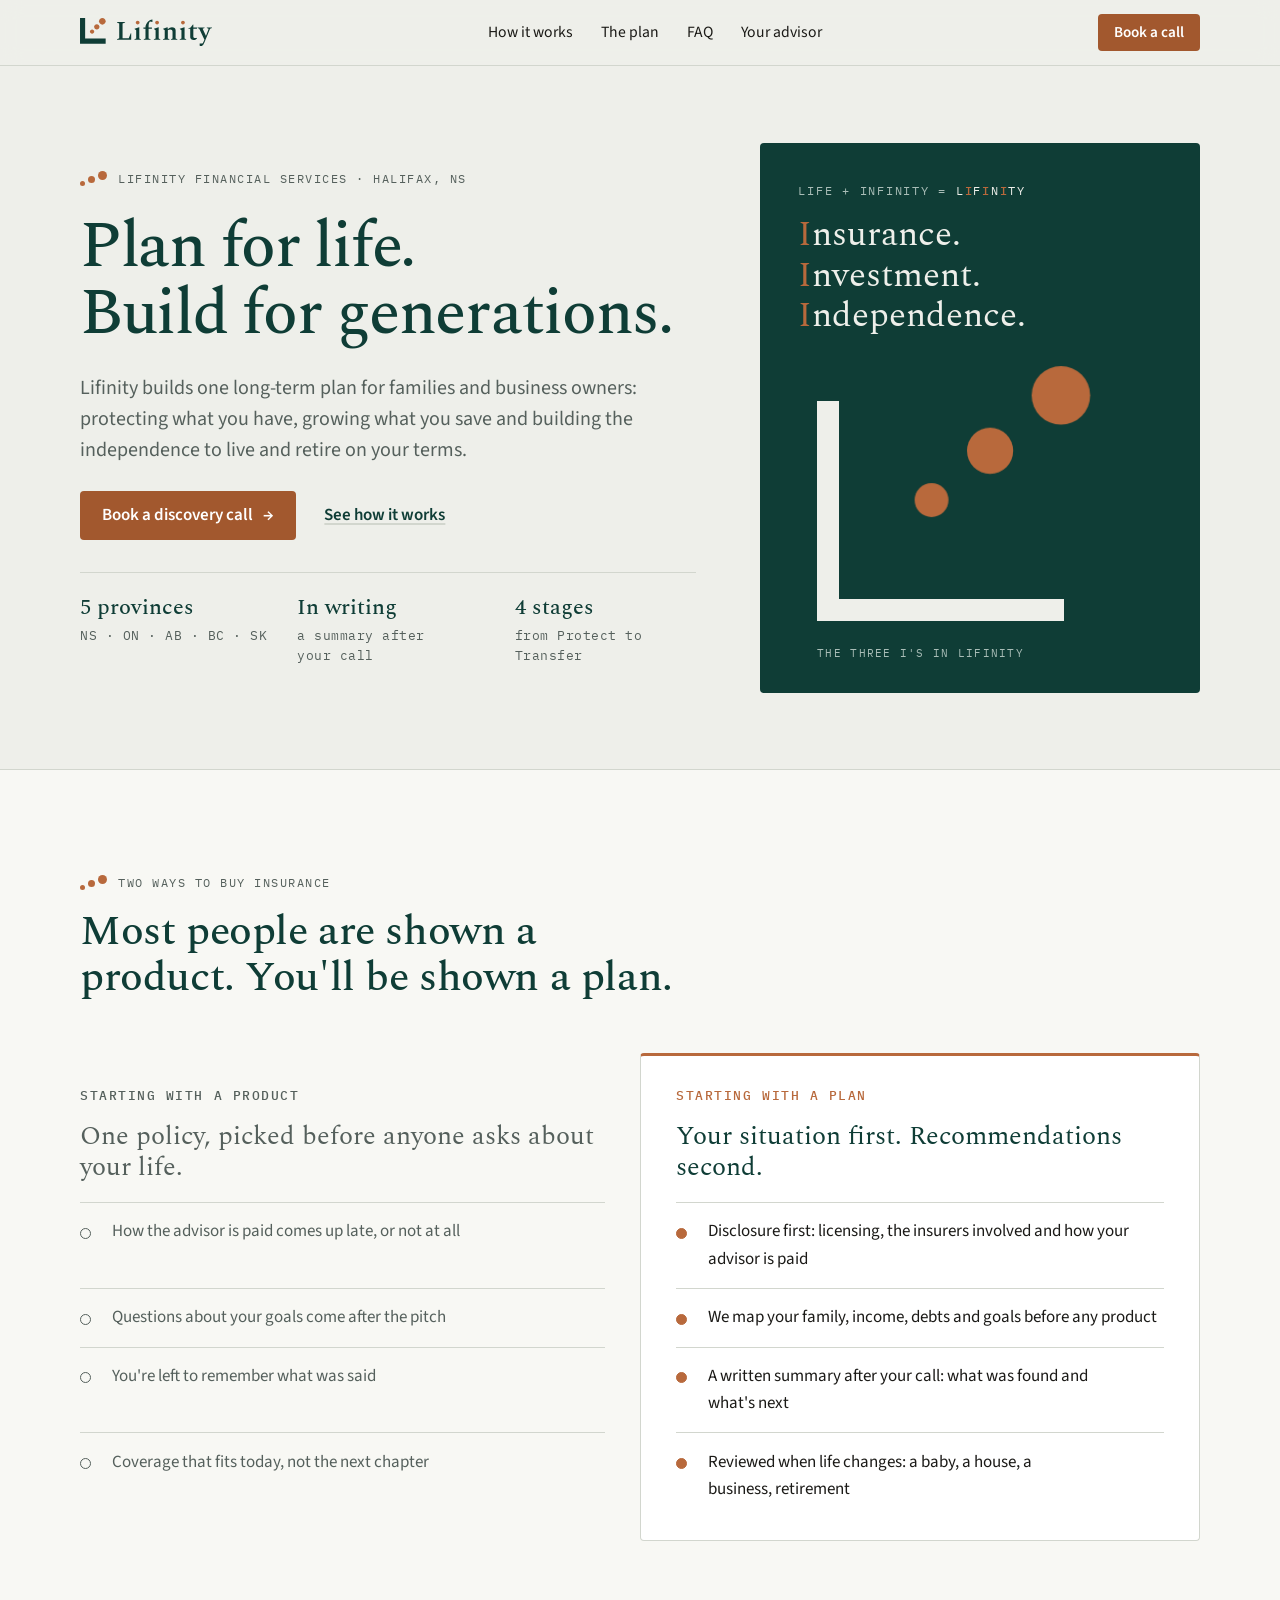
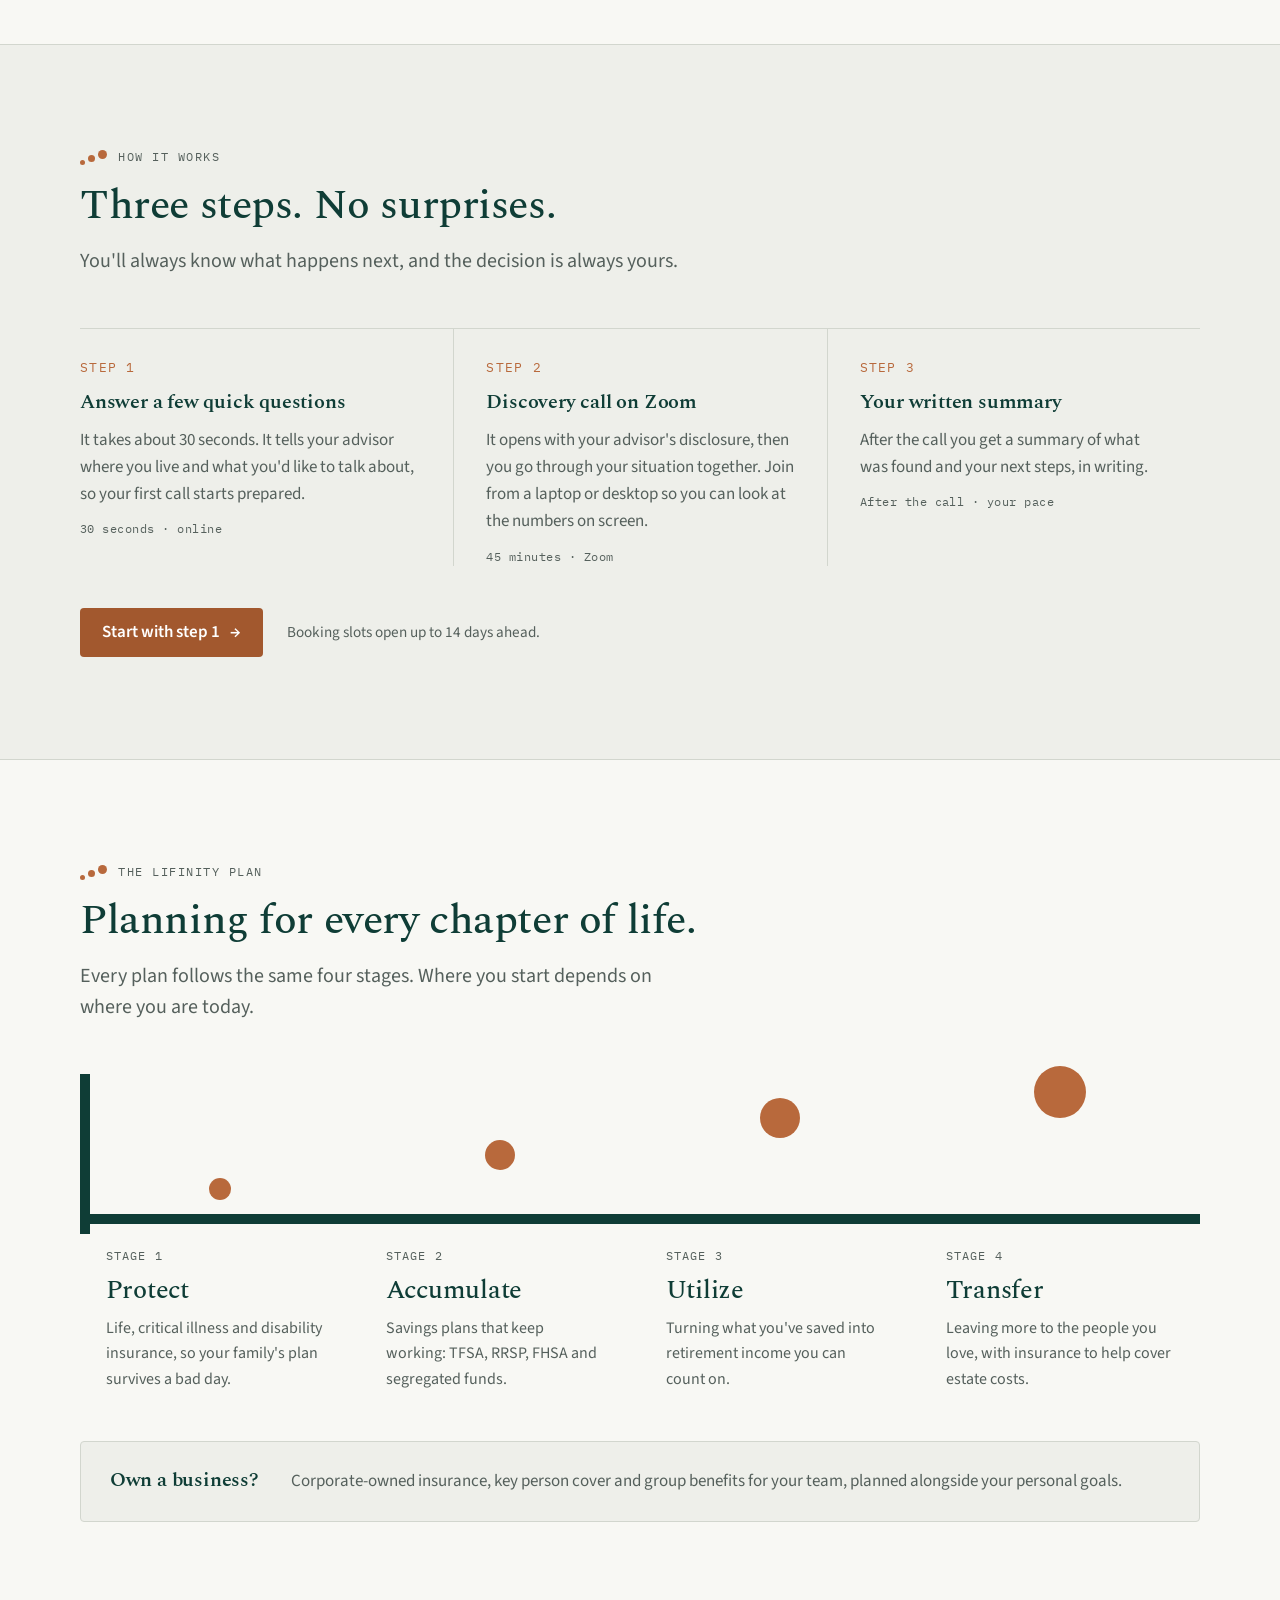
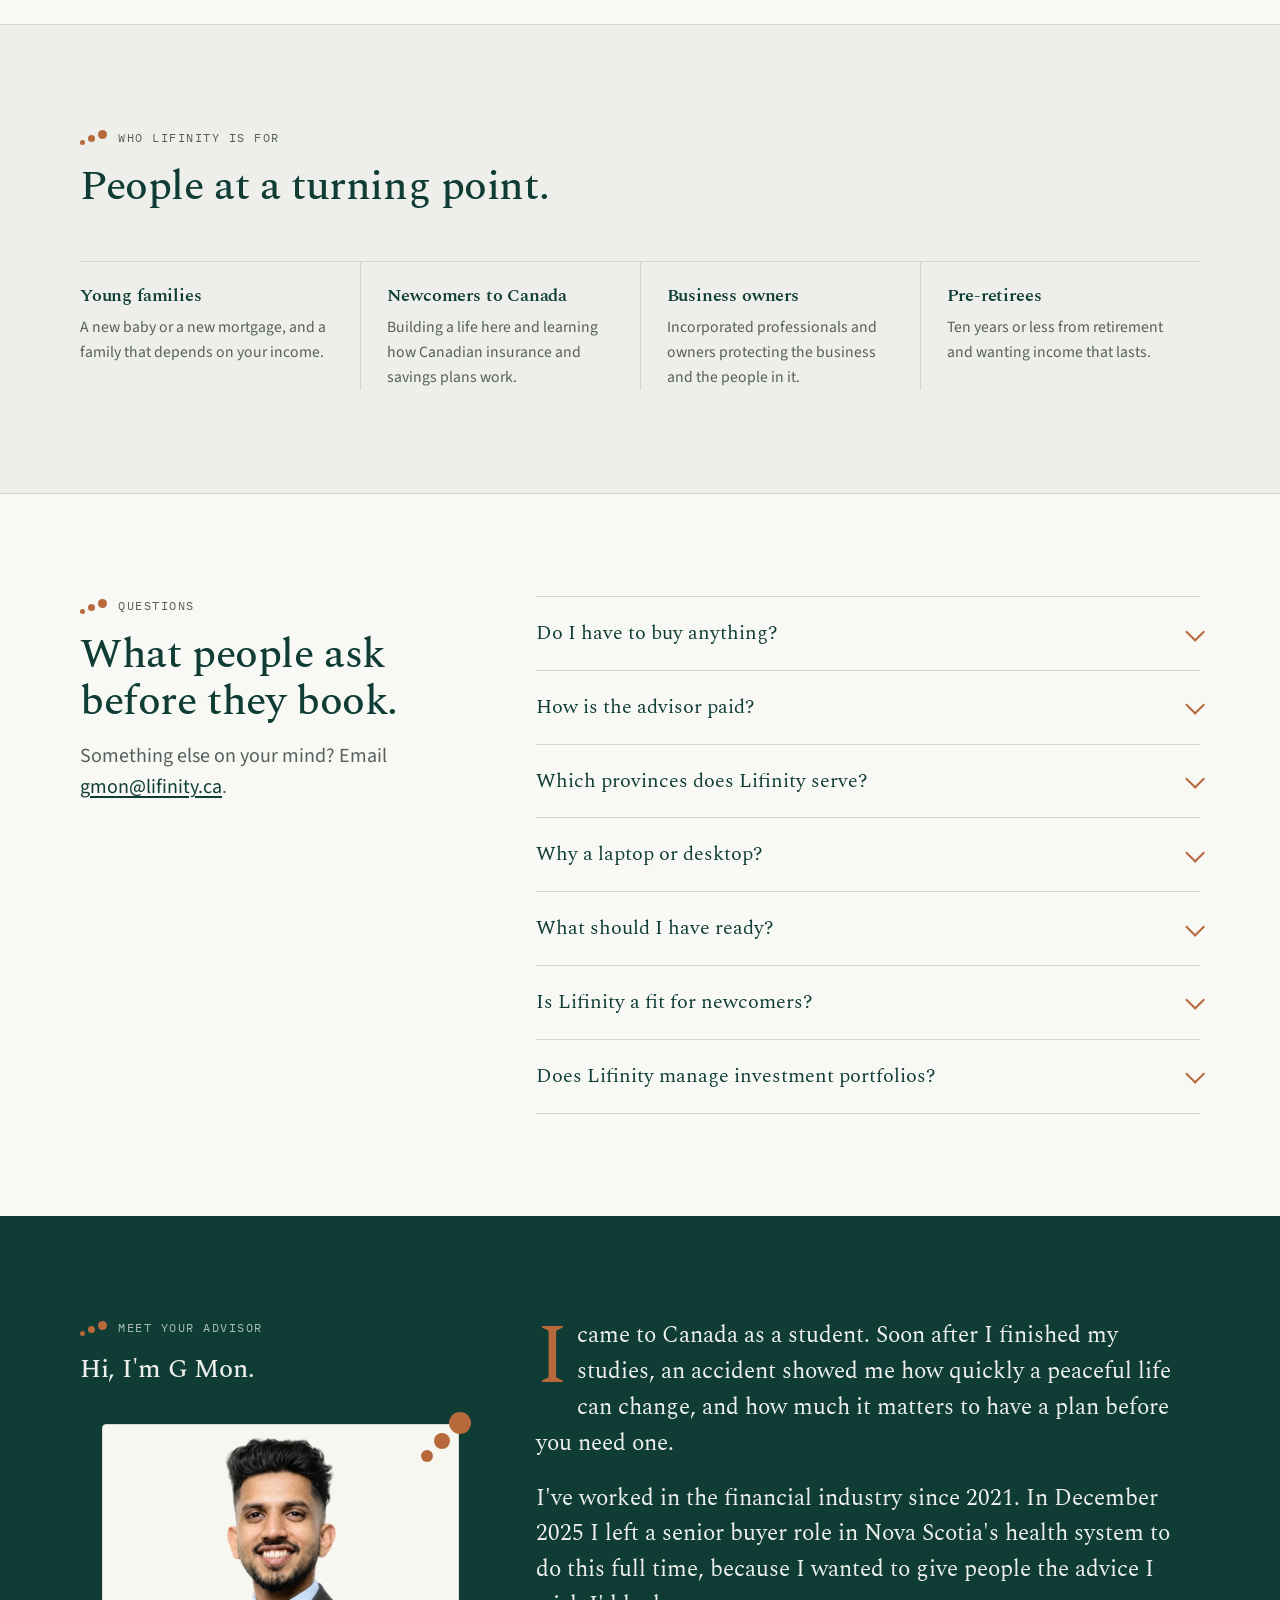
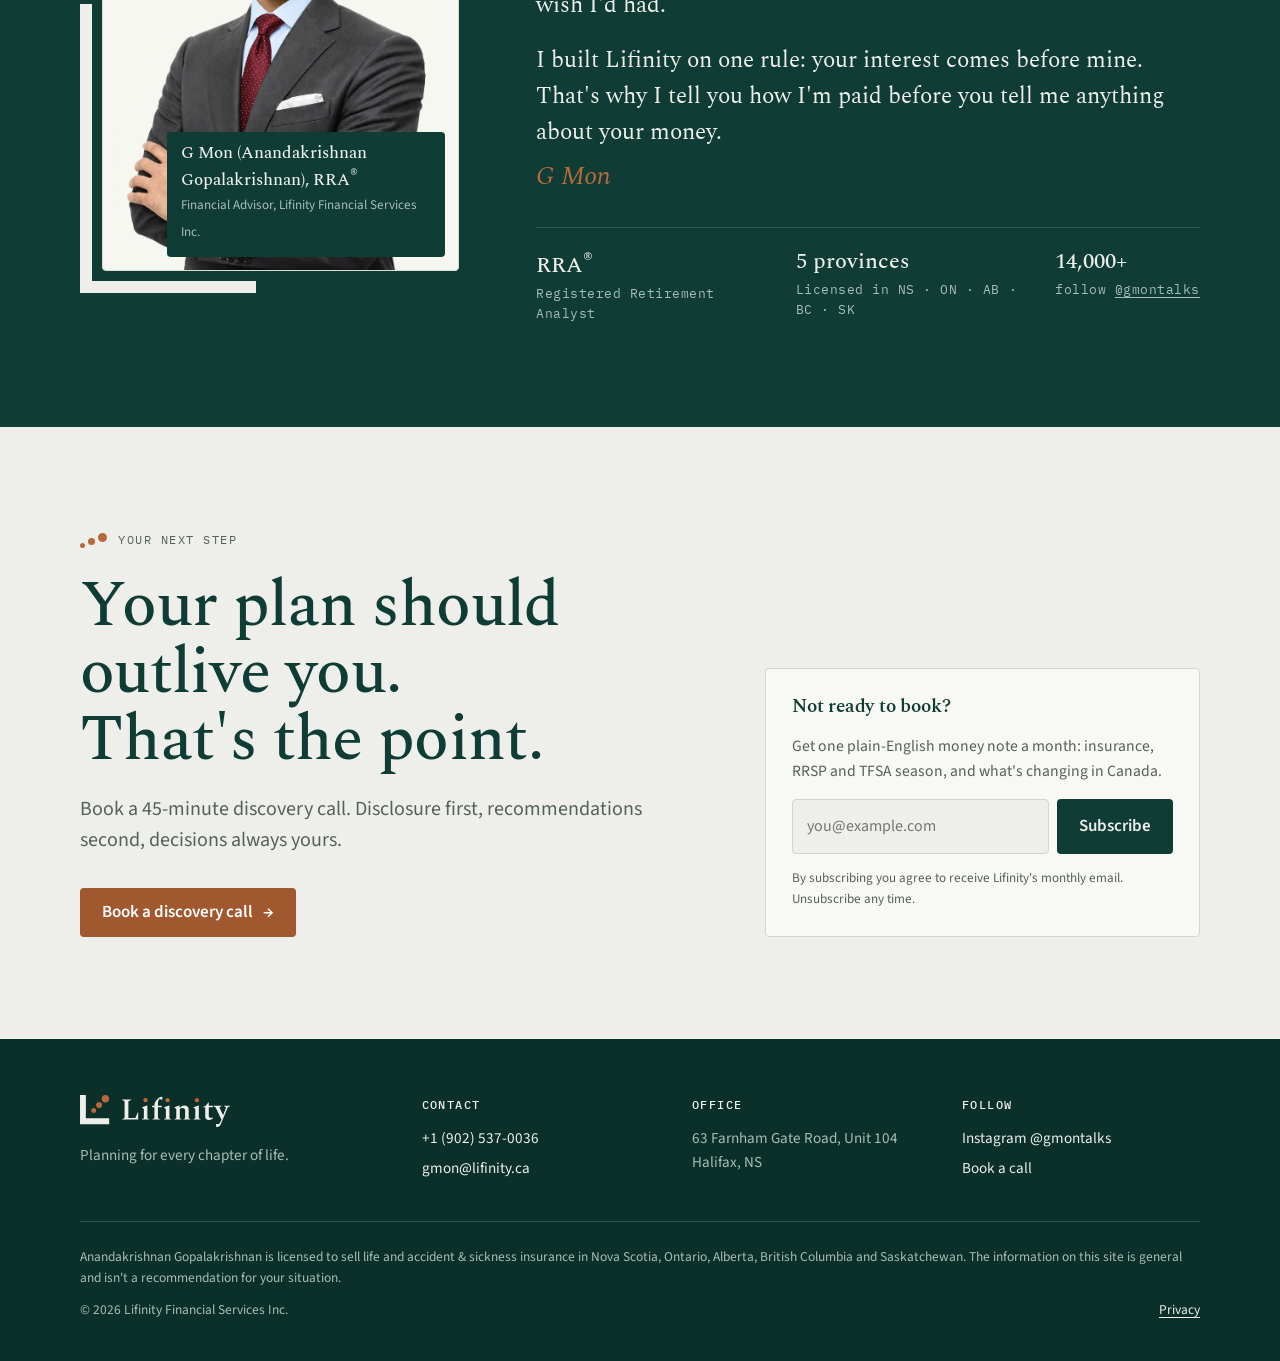
==== commit 2eb7ee7c: "New hero: long-term planning and the three i's in Lifinity" ====
--- a/index.html
+++ b/index.html
@@ -8,8 +8,8 @@
 <meta property="og:type" content="website">
 <meta property="og:url" content="https://lifinity.ca/">
 <meta property="og:title" content="Lifinity Financial Services">
-<meta property="og:description" content="Get a plan before you get a policy. Book a 45-minute discovery call with G Mon, RRA.">
-<meta property="og:image" content="https://lifinity.ca/og-image.png">
+<meta property="og:description" content="Plan for life. Build for generations. One long-term plan for families and business owners in NS, ON, AB, BC and SK.">
+<meta property="og:image" content="https://lifinity.ca/og-image.png?v=2">
 <meta name="twitter:card" content="summary_large_image">
 <link rel="icon" href="/favicon.svg" type="image/svg+xml">
 <link rel="icon" href="/favicon-32.png" sizes="32x32" type="image/png">
@@ -98,10 +98,15 @@
 .portrait figcaption span{font-size:.82rem;color:var(--band-muted)}
 .idea{position:relative;background:var(--band);color:var(--band-ink);border-radius:var(--radius);aspect-ratio:4/5;overflow:hidden;padding:clamp(1.6rem,3vw,2.4rem);display:flex;flex-direction:column;gap:.9rem;min-width:0;margin:0}
 .idea .eq{font-family:var(--f-mono);font-size:.78rem;letter-spacing:.14em;text-transform:uppercase;color:var(--band-muted)}
+.idea .eq .word{color:var(--band-ink)}
 .idea .eq b{color:var(--accent);font-weight:500}
 .idea .say{font-family:var(--f-display);font-weight:400;font-size:clamp(1.55rem,1.15rem + 1.3vw,2.25rem);line-height:1.15;color:var(--band-ink);max-width:13ch}
-.idea .corner{position:absolute;left:13%;bottom:13%;width:56%;height:44%;border-left:clamp(14px,2vw,22px) solid var(--band-ink);border-bottom:clamp(14px,2vw,22px) solid var(--band-ink)}
-.idea .mark-dots{position:absolute;left:34%;bottom:36%;width:44%;height:auto}
+.idea .say span{display:block}
+.idea .say b{color:var(--accent);font-weight:inherit}
+.idea .corner{position:absolute;left:13%;bottom:13%;width:56%;height:40%;border-left:clamp(14px,2vw,22px) solid var(--band-ink);border-bottom:clamp(14px,2vw,22px) solid var(--band-ink)}
+.idea .mark-dots{position:absolute;left:34%;bottom:31%;width:42%;height:auto}
+.h1a{display:block}
+.nowrap{white-space:nowrap}
 .idea .chapters{position:absolute;left:13%;right:9%;bottom:5.5%;display:flex;justify-content:space-between;gap:.5rem;font-family:var(--f-mono);font-size:.66rem;letter-spacing:.12em;text-transform:uppercase;color:var(--band-muted)}
 .about-portrait{margin-top:1.4rem}
 .letter .portrait::before{border-color:var(--band-ink)}
@@ -274,7 +279,8 @@
   .facts b{font-size:1.12rem}
   .facts li{font-size:.7rem;letter-spacing:.02em;line-height:1.45}
   .idea{min-height:380px;max-width:none;margin-top:.6rem}
-  .idea .say{font-size:1.45rem;max-width:12ch}
+  .idea .say{font-size:1.45rem;max-width:13ch}
+  .h1a{display:inline}
   .idea .corner{bottom:18%;height:31%;width:50%}
   .idea .mark-dots{bottom:38%;width:40%;left:30%}
   .idea .chapters{font-size:.58rem;letter-spacing:.07em;left:8%;right:8%}
@@ -312,24 +318,24 @@
     <div class="wrap">
       <div class="hero-copy">
         <span class="eyebrow"><span class="dots" aria-hidden="true"><i></i><i></i><i></i></span><span class="long">Lifinity Financial Services · Halifax, NS</span><span class="short">Lifinity · Halifax, NS</span></span>
-        <h1 id="hero-title">Get a plan before you get&nbsp;a&nbsp;policy.</h1>
-        <p class="lede"><span class="long">Lifinity helps families and business owners protect what they have, build for retirement and pass on what they've built. Every plan starts with a 45-minute discovery call, and <strong>the first thing you hear is how your advisor is paid.</strong></span><span class="short">Protect your family, build for retirement and pass it on. <strong>First, you hear how your advisor is paid.</strong></span></p>
+        <h1 id="hero-title"><span class="h1a">Plan for life.</span> Build for generations.</h1>
+        <p class="lede"><span class="long">Lifinity builds one long-term plan for families and business owners: protecting what you have, growing what you save and building the independence to live and retire on your terms.</span><span class="short">One long-term plan to protect what you have, grow what you save and retire on your terms.</span></p>
         <div class="cta-row">
           <a class="btn btn-primary" href="https://scheduler.zoom.us/f/1klh9gol" target="_blank" rel="noopener">Book a discovery call <span class="arr" aria-hidden="true">&rarr;</span></a>
           <a class="btn btn-quiet" href="#how">See how it works</a>
         </div>
         <ul class="facts">
-          <li><b>5 provinces</b><span class="long">NS · ON · AB · BC · SK</span><span class="short">NS ON AB BC SK</span></li>
+          <li><b>5 provinces</b><span class="long nowrap">NS · ON · AB · BC · SK</span><span class="short">NS ON AB BC SK</span></li>
           <li><b>In writing</b><span class="long">a summary after your call</span><span class="short">after your call</span></li>
           <li><b>4 stages</b><span class="long">from Protect to Transfer</span><span class="short">life to legacy</span></li>
         </ul>
       </div>
-      <figure class="idea" aria-label="Lifinity means life plus infinity">
-        <p class="eq">Life + infinity = <b>Lifinity</b></p>
-        <p class="say">Planning that lasts longer than you do.</p>
+      <figure class="idea" aria-label="Lifinity means life plus infinity. Its three i's stand for insurance, investment and independence.">
+        <p class="eq">Life + infinity = <span class="word">L<b>i</b>f<b>i</b>n<b>i</b>ty</span></p>
+        <p class="say"><span><b>I</b>nsurance.</span> <span><b>I</b>nvestment.</span> <span><b>I</b>ndependence.</span></p>
         <span class="corner" aria-hidden="true"></span>
-        <svg class="mark-dots" viewBox="0 0 120 100" aria-hidden="true"><circle cx="14" cy="86" r="11" fill="var(--accent)"/><circle cx="52" cy="54" r="15" fill="var(--accent)"/><circle cx="98" cy="18" r="19" fill="var(--accent)"/></svg>
-        <span class="chapters" aria-hidden="true"><span>Protect</span><span>Accumulate</span><span>Utilize</span><span>Transfer</span></span>
+        <svg class="mark-dots" viewBox="0 -3 120 103" aria-hidden="true"><circle cx="14" cy="86" r="11" fill="var(--accent)"/><circle cx="52" cy="54" r="15" fill="var(--accent)"/><circle cx="98" cy="18" r="19" fill="var(--accent)"/></svg>
+        <span class="chapters" aria-hidden="true"><span>The three i's in Lifinity</span></span>
       </figure>
     </div>
   </section>
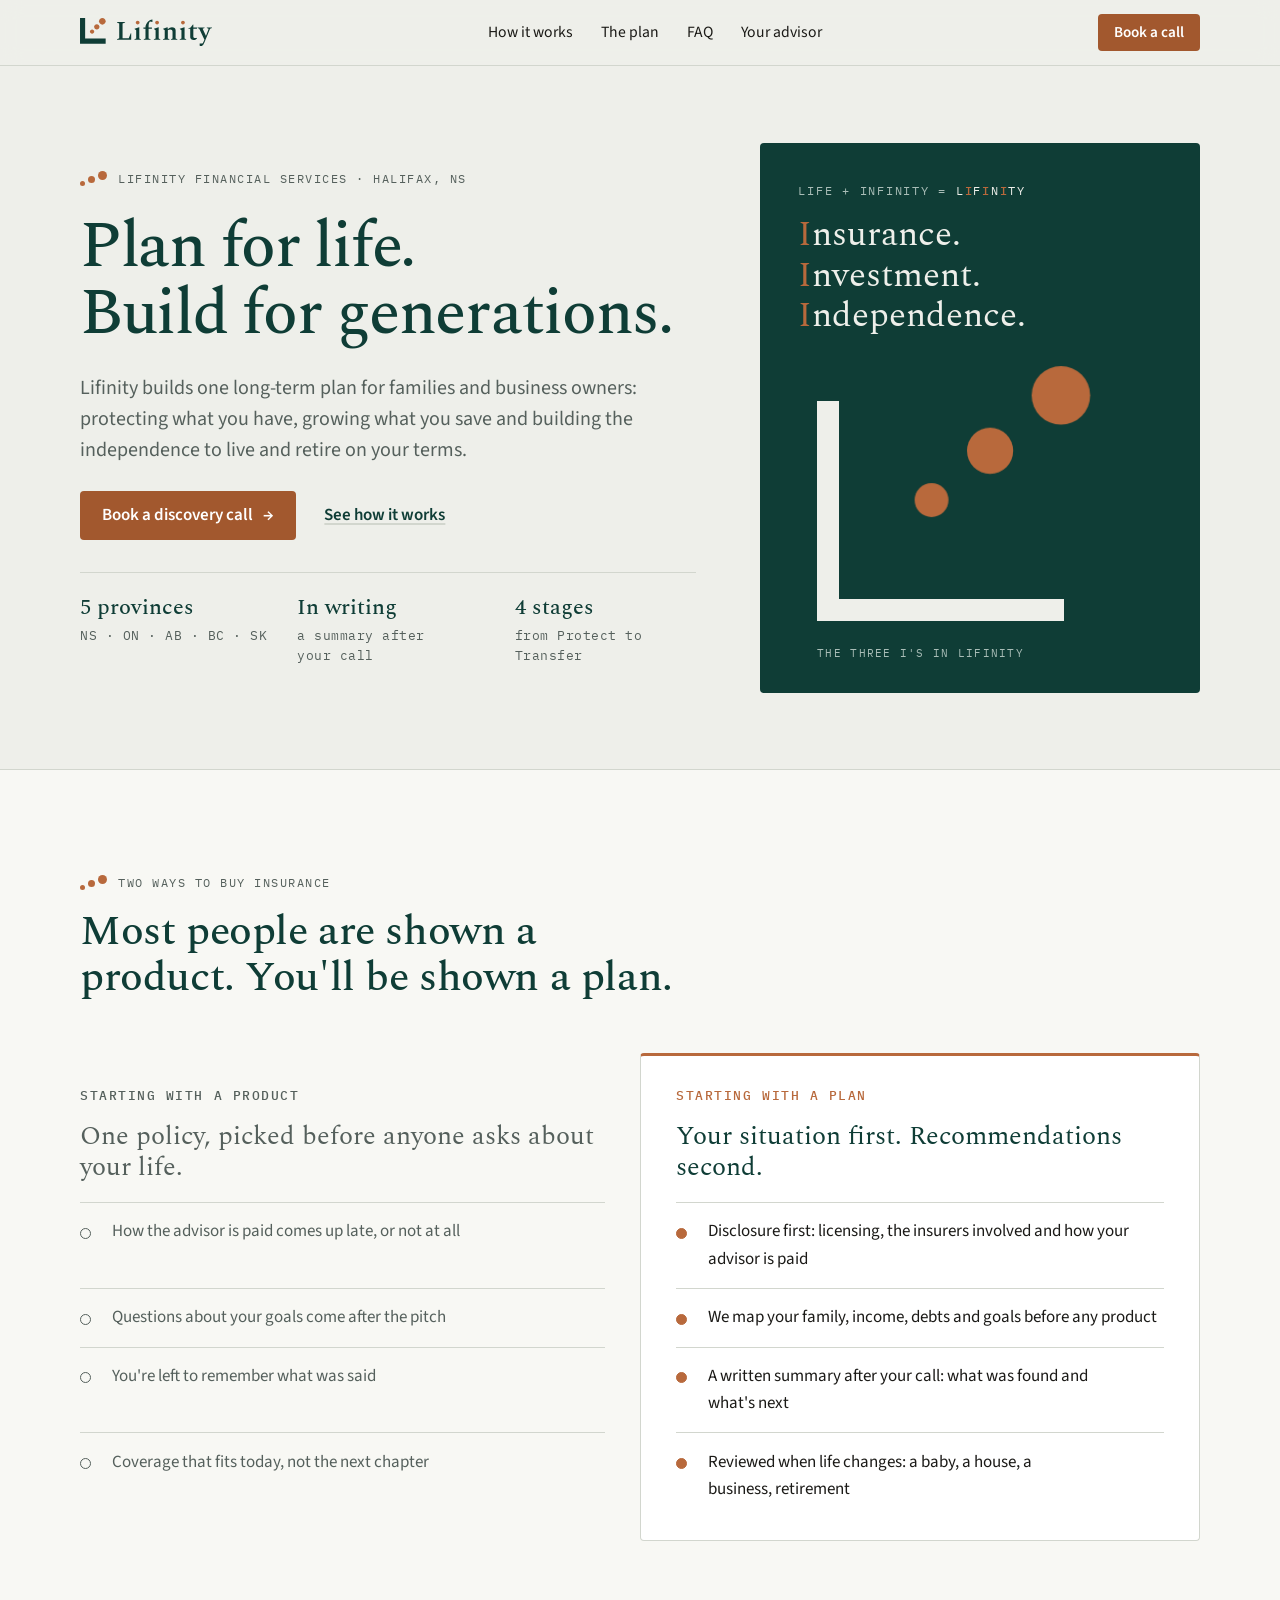
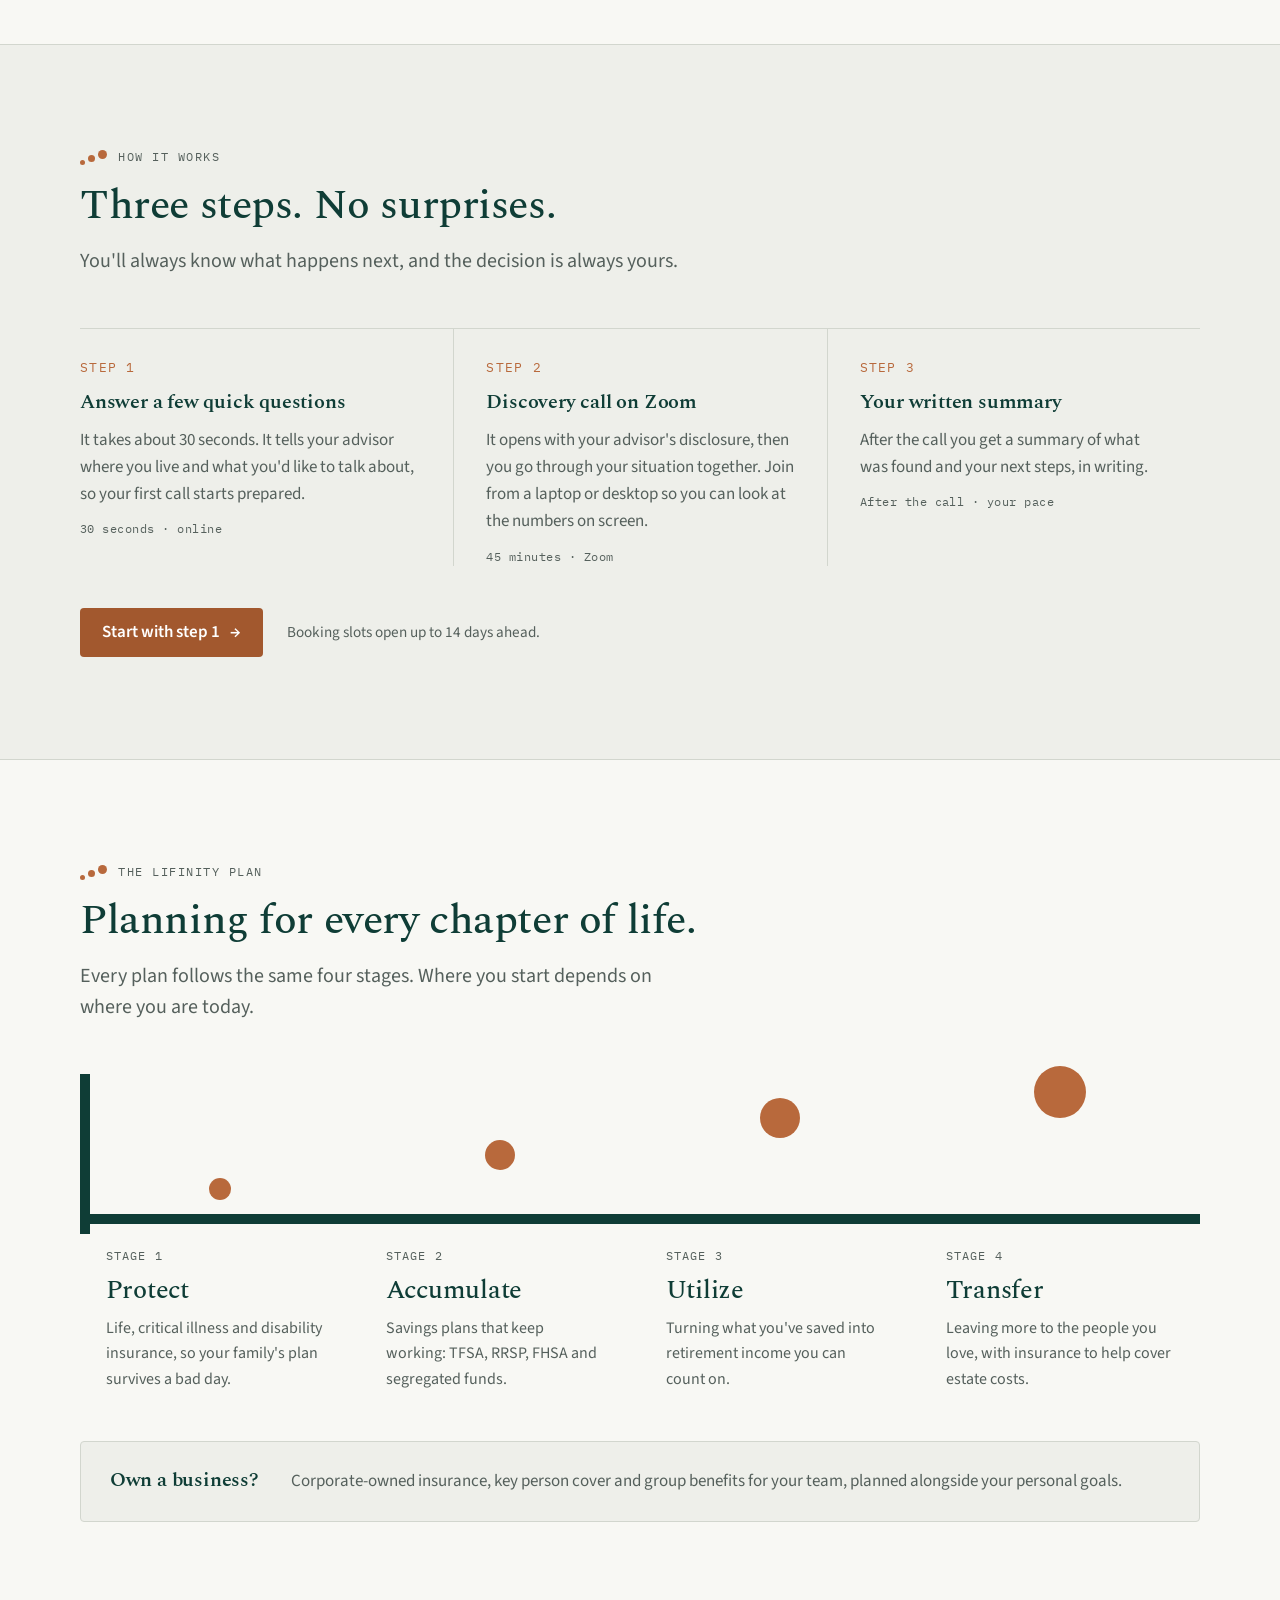
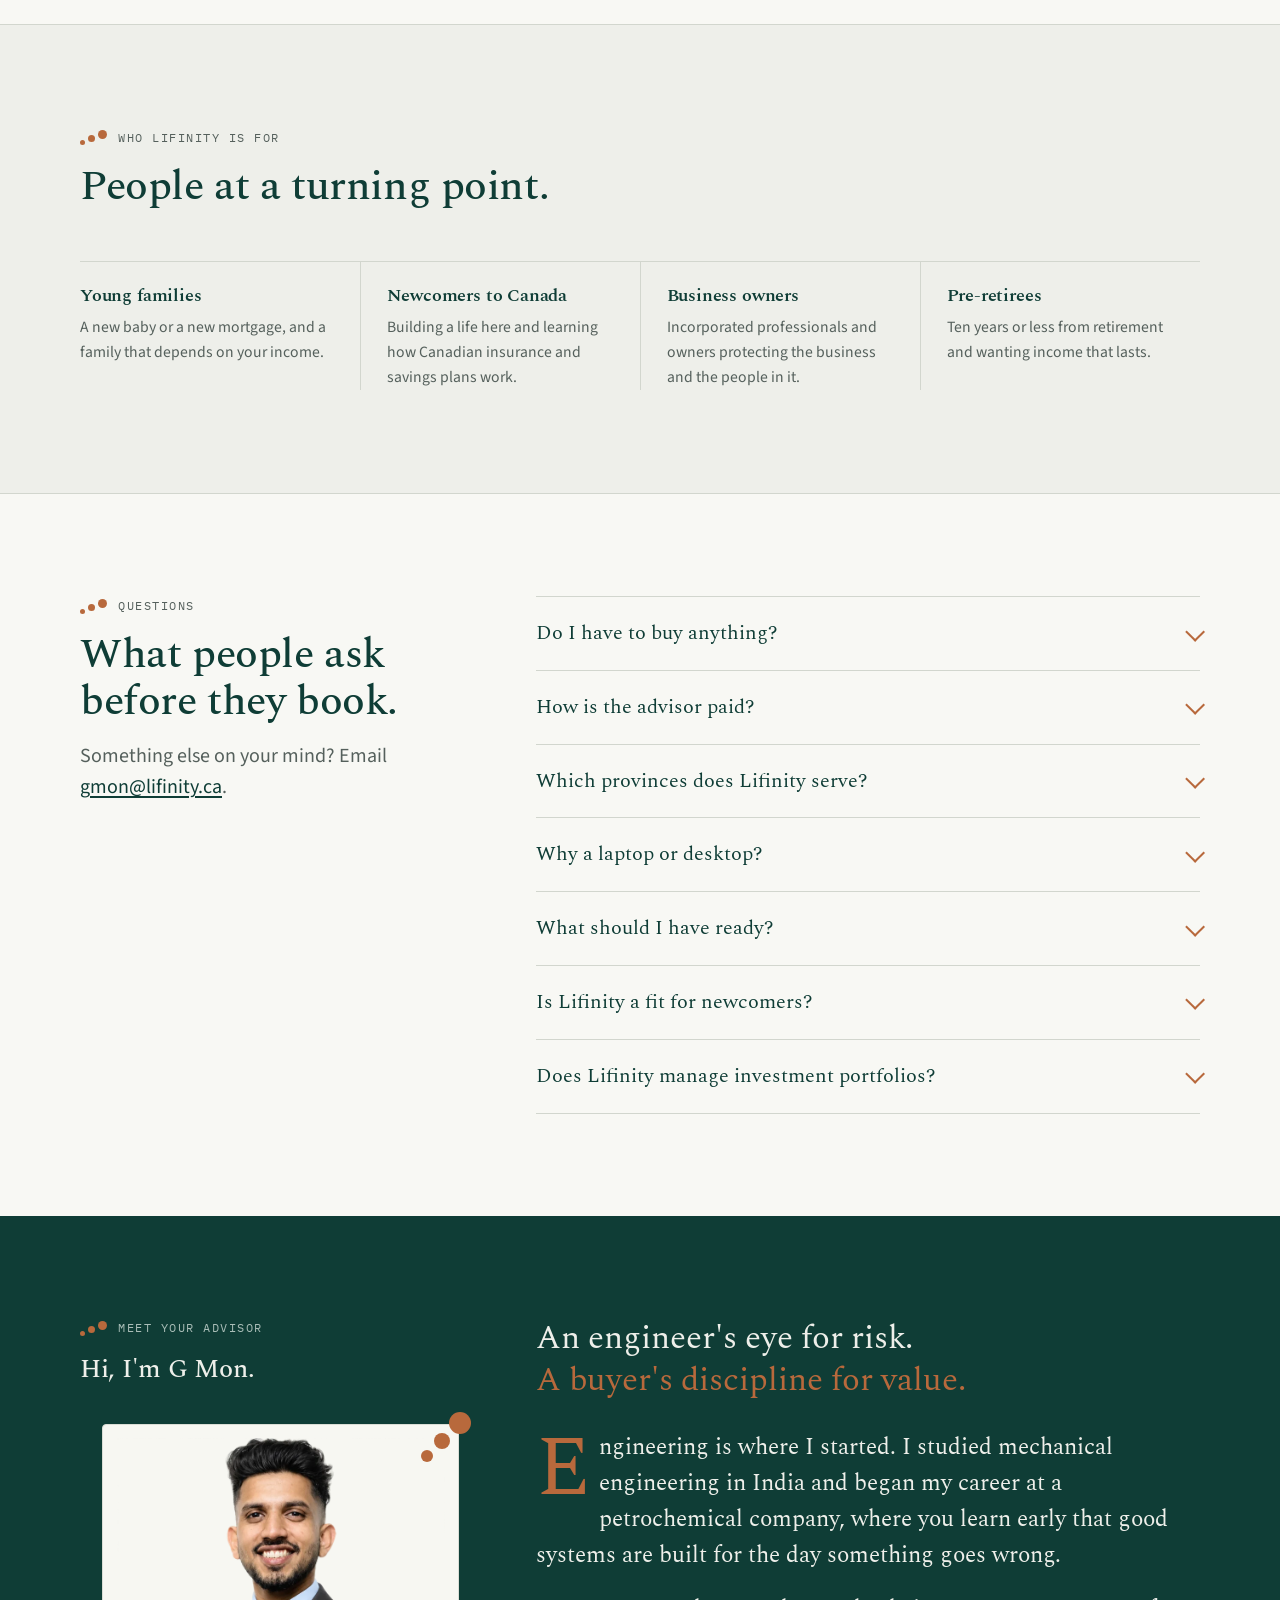
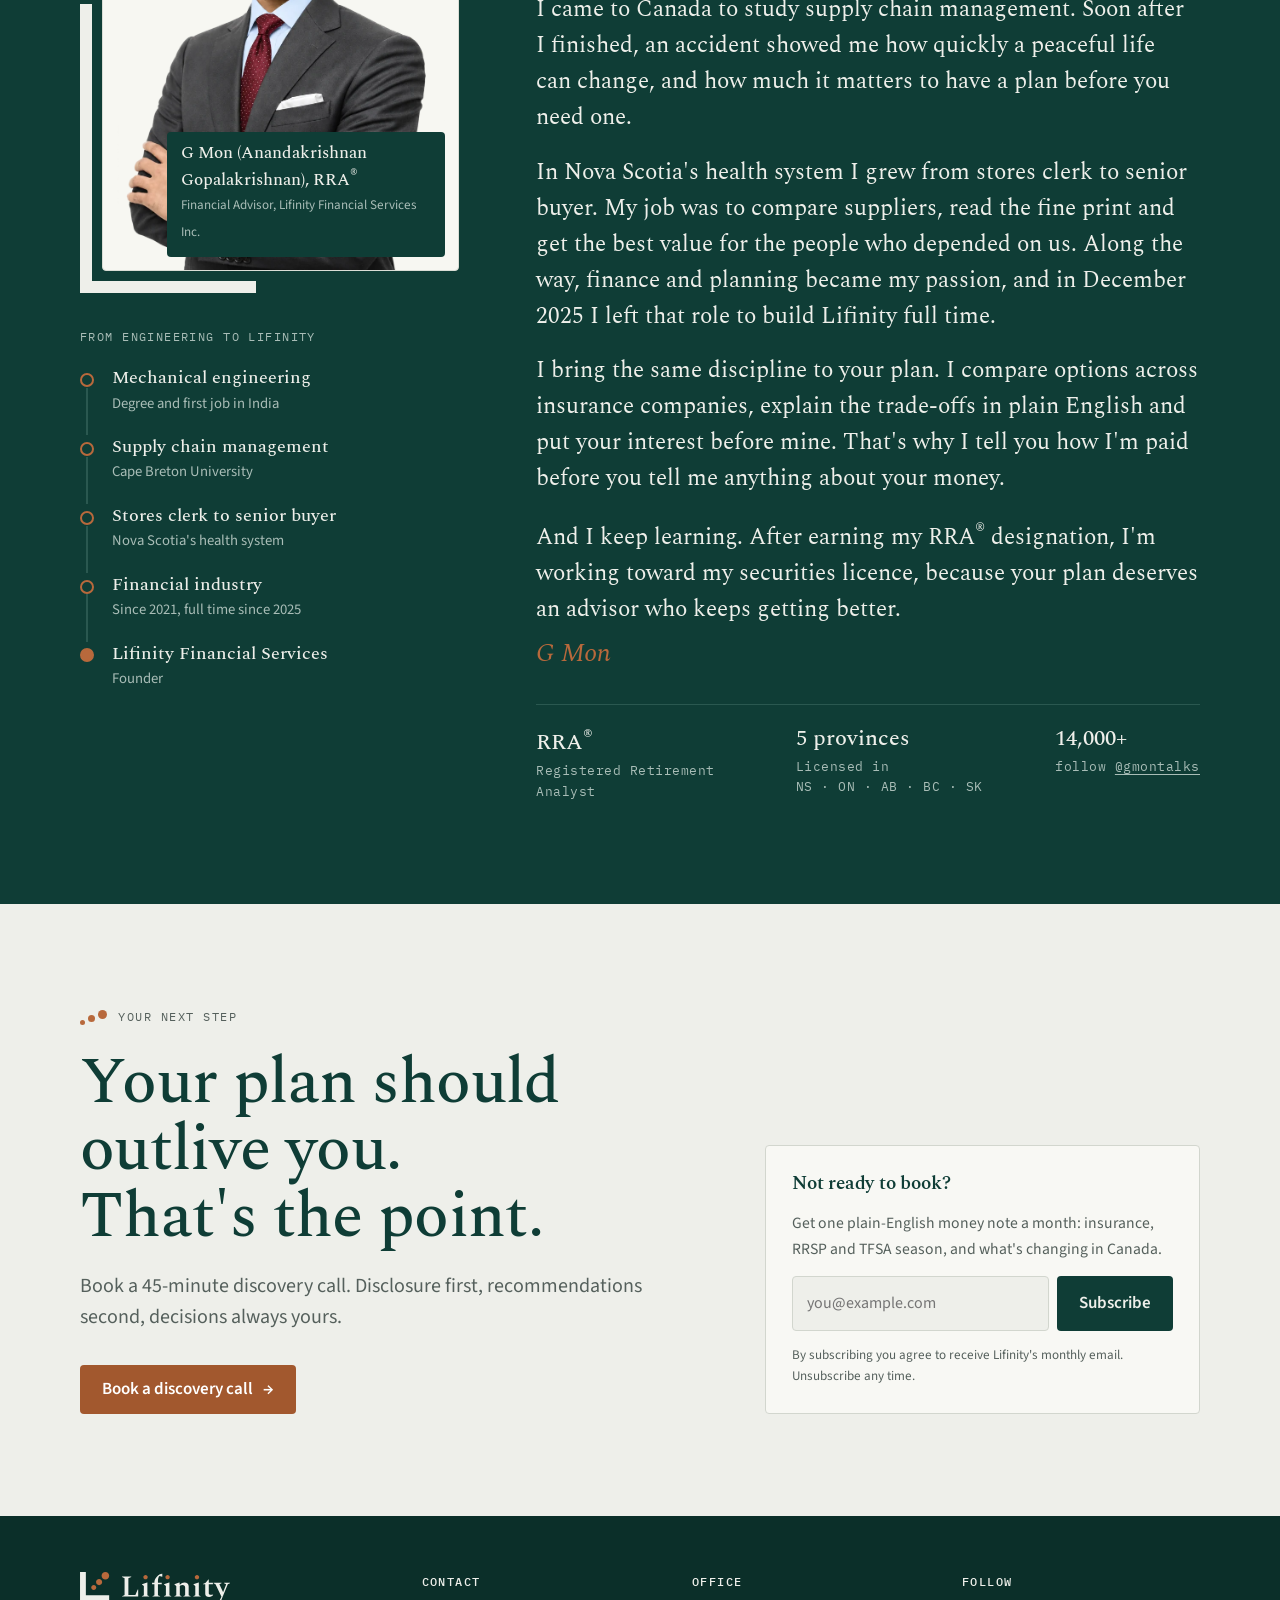
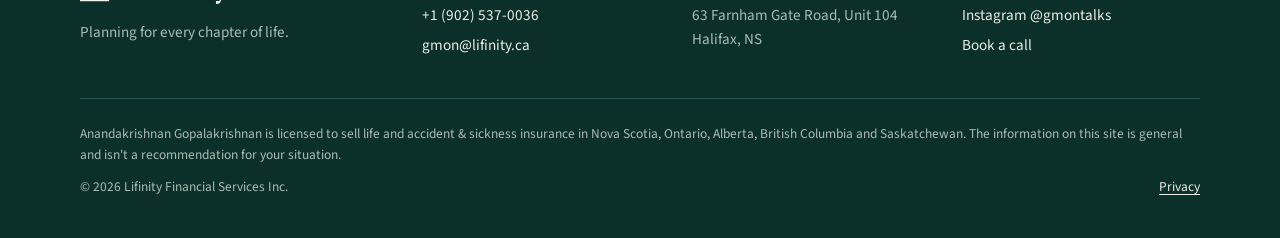
==== commit 66be8cbc: "Advisor story: engineering and supply chain background, career path" ====
--- a/index.html
+++ b/index.html
@@ -181,7 +181,18 @@
 
 /* founder letter */
 .letter .wrap{display:grid;grid-template-columns:minmax(0,4fr) minmax(0,7fr);gap:clamp(2rem,6vw,5rem);align-items:start}
-.letter aside{display:grid;gap:1rem;position:sticky;top:110px}
+.letter aside{display:grid;gap:1rem}
+.letter .lead{font-family:var(--f-display);font-weight:400;font-size:clamp(1.55rem,1.2rem + 1.1vw,2.1rem);line-height:1.25;color:var(--band-ink);margin:0 0 1.8rem;text-wrap:balance}
+.letter .lead span{display:block;color:var(--accent)}
+.path{margin-top:2.6rem}
+.path-h{font-family:var(--f-mono);font-size:.74rem;letter-spacing:.12em;text-transform:uppercase;color:var(--band-muted);margin:0 0 1.2rem}
+.path ol{list-style:none;margin:0;padding:0;position:relative;display:grid;gap:1.15rem}
+.path li{position:relative;padding-left:2rem}
+.path li:not(:last-child)::after{content:"";position:absolute;left:6px;top:1.35rem;bottom:-1.15rem;width:2px;background:var(--band-line)}
+.path li::before{content:"";position:absolute;left:0;top:.42rem;width:14px;height:14px;border-radius:50%;background:var(--band);border:2px solid var(--accent);box-sizing:border-box}
+.path li:last-child::before{background:var(--accent)}
+.path b{display:block;font-family:var(--f-display);font-weight:500;font-size:1.12rem;line-height:1.3;color:var(--band-ink)}
+.path span{font-size:.92rem;color:var(--band-muted)}
 .letter .avatar{width:112px;height:112px;border-radius:50%;background:var(--frame);overflow:hidden;border:3px solid var(--accent)}
 .letter .avatar img{width:100%;height:auto;transform:translateY(2%) scale(1.9);transform-origin:50% 0}
 .letter aside .name{font-family:var(--f-display);font-size:var(--s2);color:var(--band-ink);line-height:1.2}
@@ -457,17 +468,30 @@
         <figcaption><b>G Mon (Anandakrishnan Gopalakrishnan), RRA<sup>®</sup></b><span>Financial Advisor, Lifinity Financial Services Inc.</span></figcaption>
       </figure>
         </div>
+        <div class="path">
+          <p class="path-h">From engineering to Lifinity</p>
+          <ol>
+            <li><b>Mechanical engineering</b><span>Degree and first job in India</span></li>
+            <li><b>Supply chain management</b><span>Cape Breton University</span></li>
+            <li><b>Stores clerk to senior buyer</b><span>Nova Scotia's health system</span></li>
+            <li><b>Financial industry</b><span>Since 2021, full time since 2025</span></li>
+            <li><b>Lifinity Financial Services</b><span>Founder</span></li>
+          </ol>
+        </div>
       </aside>
       <div>
+        <p class="lead">An engineer's eye for risk. <span>A buyer's discipline for value.</span></p>
         <blockquote>
-          <p>I came to Canada as a student. Soon after I finished my studies, an accident showed me how quickly a peaceful life can change, and how much it matters to have a plan before you need one.</p>
-          <p>I've worked in the financial industry since 2021. In December 2025 I left a senior buyer role in Nova Scotia's health system to do this full time, because I wanted to give people the advice I wish I'd had.</p>
-          <p>I built Lifinity on one rule: your interest comes before mine. That's why I tell you how I'm paid before you tell me anything about your money.</p>
+          <p>Engineering is where I started. I studied mechanical engineering in India and began my career at a petrochemical company, where you learn early that good systems are built for the day something goes wrong.</p>
+          <p>I came to Canada to study supply chain management. Soon after I finished, an accident showed me how quickly a peaceful life can change, and how much it matters to have a plan before you need one.</p>
+          <p>In Nova Scotia's health system I grew from stores clerk to senior buyer. My job was to compare suppliers, read the fine print and get the best value for the people who depended on us. Along the way, finance and planning became my passion, and in December 2025 I left that role to build Lifinity full time.</p>
+          <p>I bring the same discipline to your plan. I compare options across insurance companies, explain the trade-offs in plain English and put your interest before mine. That's why I tell you how I'm paid before you tell me anything about your money.</p>
+          <p>And I keep learning. After earning my RRA<sup>®</sup> designation, I'm working toward my securities licence, because your plan deserves an advisor who keeps getting better.</p>
         </blockquote>
         <p class="sign">G Mon</p>
         <ul class="facts">
           <li><b>RRA<sup>®</sup></b>Registered Retirement Analyst</li>
-          <li><b>5 provinces</b><span class="long">Licensed in NS · ON · AB · BC · SK</span><span class="short">NS ON AB BC SK</span></li>
+          <li><b>5 provinces</b><span class="long">Licensed in <span class="nowrap">NS · ON · AB · BC · SK</span></span><span class="short">NS ON AB BC SK</span></li>
           <li><b>14,000+</b>follow <a href="https://www.instagram.com/gmontalks" target="_blank" rel="noopener" style="color:inherit">@gmontalks</a></li>
         </ul>
       </div>
